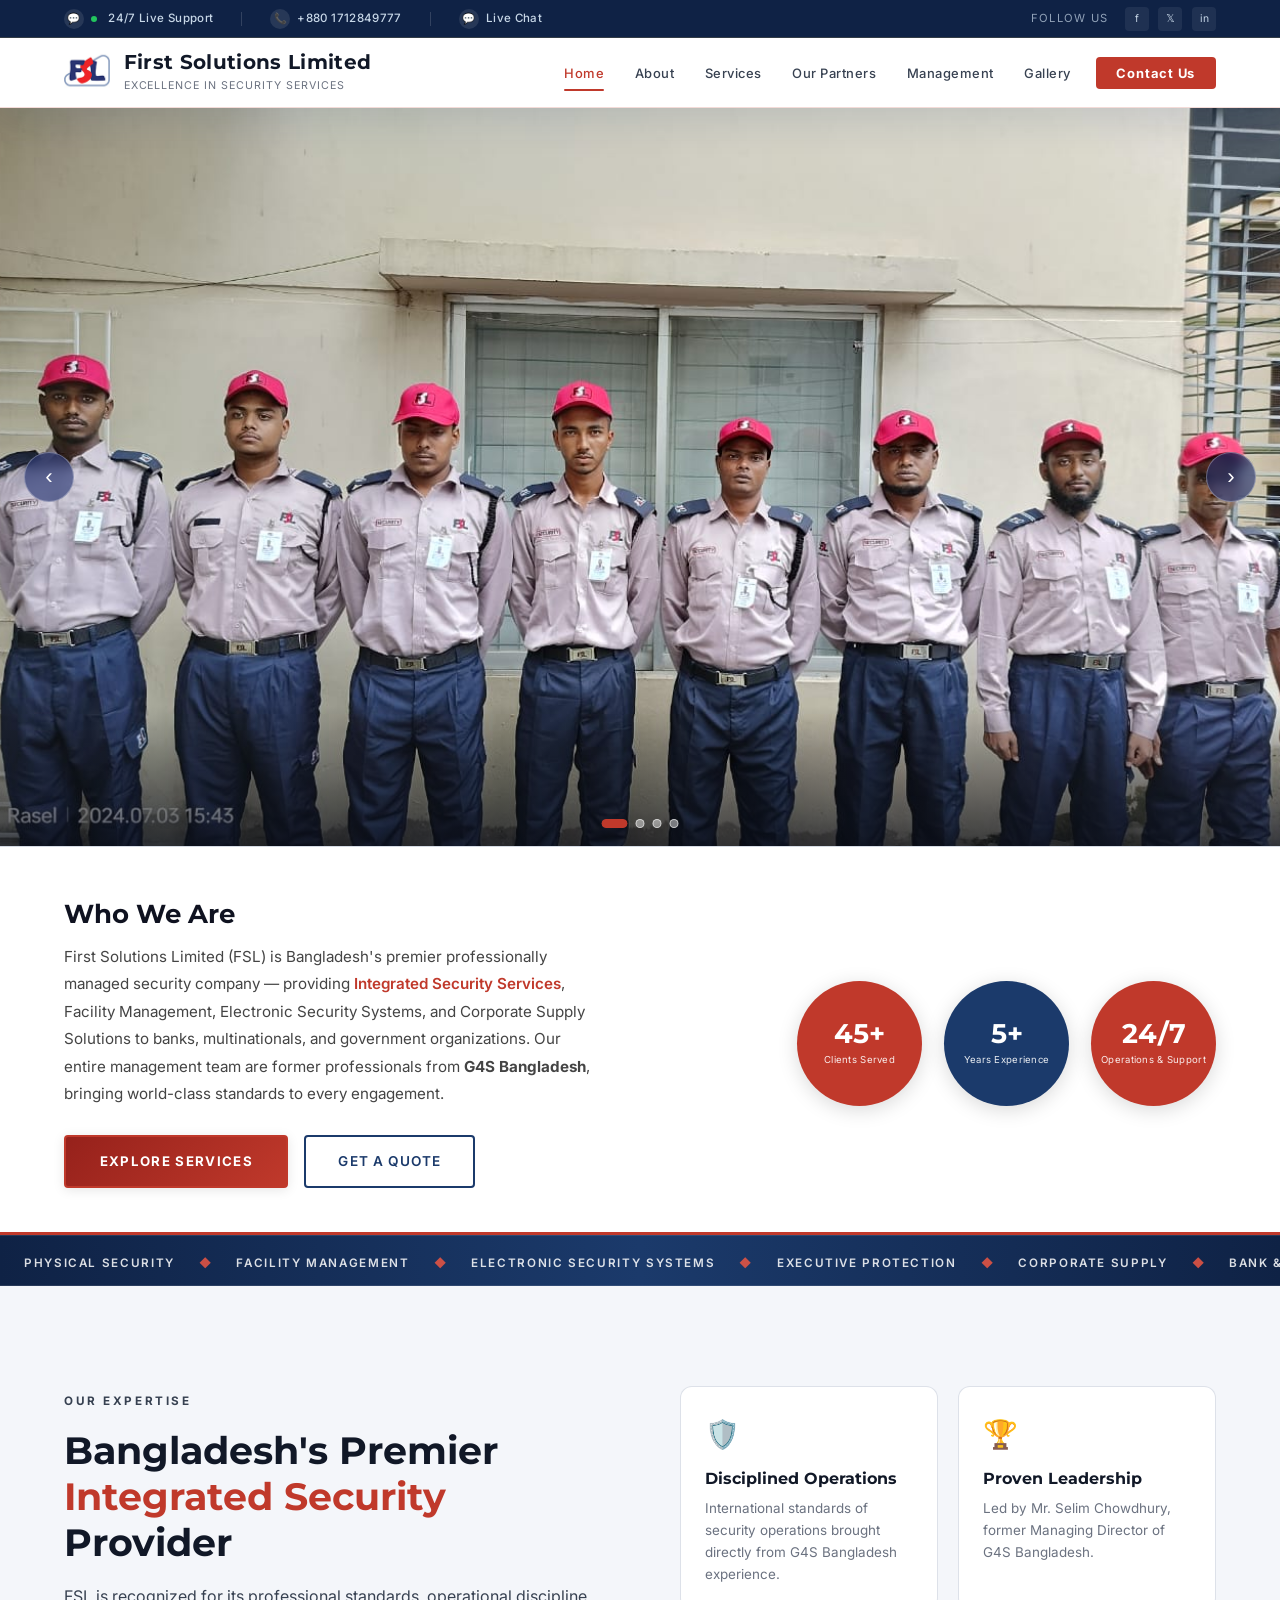
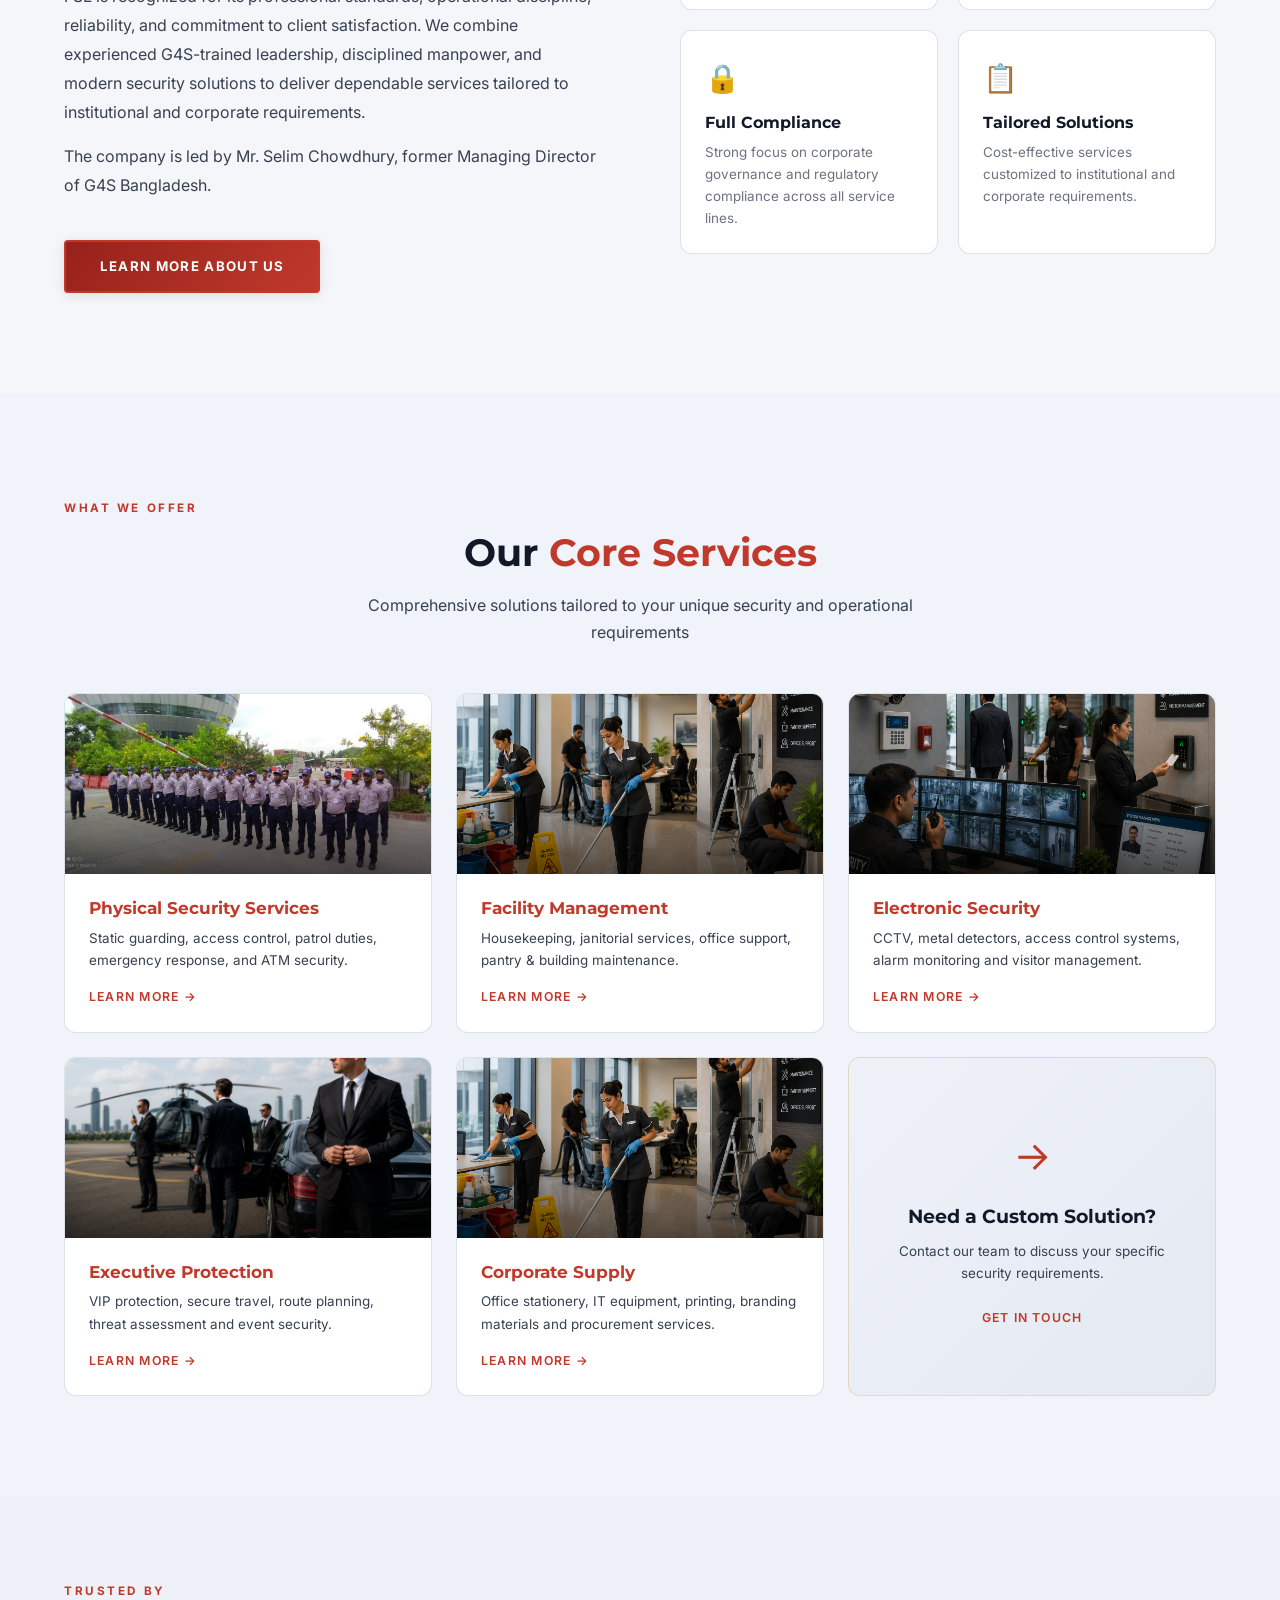
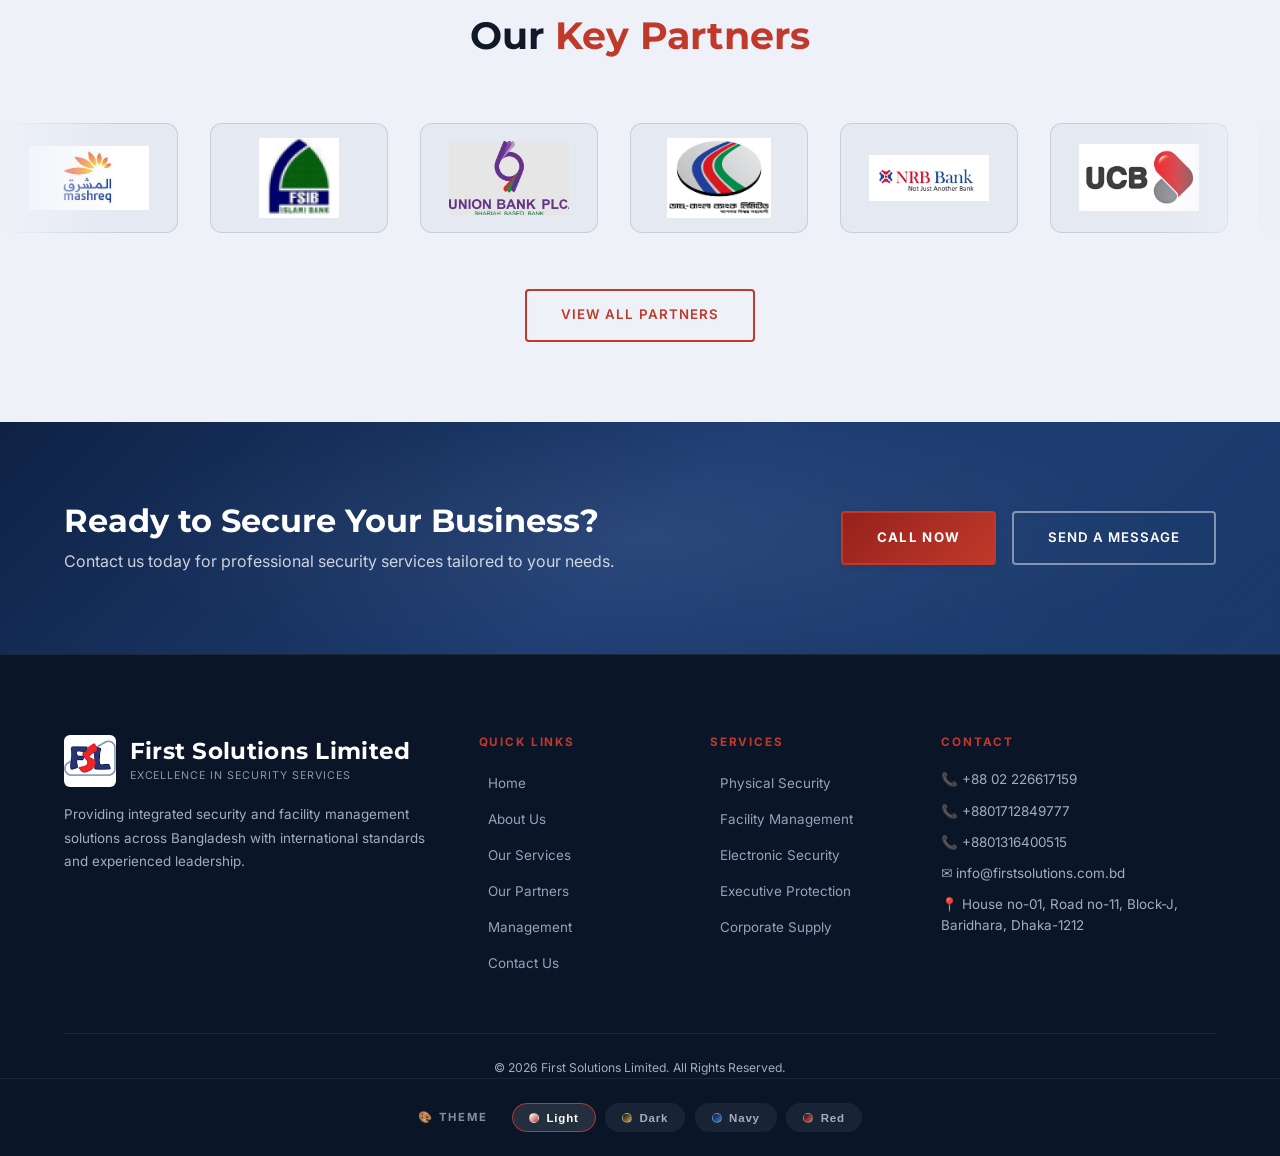
==== index.html @ a6a9eddf "Add facvecon img size adjustment and add loder image" ====
<!doctype html>
<html lang="en">
  <head>
    <meta charset="UTF-8" />
    <meta name="viewport" content="width=device-width, initial-scale=1.0" />
    <title>
      First Solutions Limited – Integrated Security & Facility Management
    </title>
    <link rel="icon" type="image/jpeg" href="image/logo/favicon.png" />
    <link rel="shortcut icon" type="image/jpeg" href="image/logo/favicon.png" />
    <link rel="apple-touch-icon" href="image/logo/favicon.png" />
    <meta name="theme-color" content="#1B2A6B" />
    <link rel="stylesheet" href="style.css" />
    <link
      href="https://fonts.googleapis.com/css2?family=Montserrat:wght@600;700;800&family=Poppins:wght@600;700&family=Inter:wght@300;400;500;600&family=Open+Sans:wght@300;400;500;600&display=swap"
      rel="stylesheet"
    />
    <style>
      /* ── HERO SLIDER — shorter so info strip peeks below ── */
      .hero-clean {
        position: relative;
        width: 100%;
        height: 82vh;
        min-height: 480px;
        max-height: 780px;
        overflow: hidden;
        background: #080b14;
      }
      .hero-clean .slide {
        position: absolute;
        inset: 0;
        background-size: cover;
        background-position: center center;
        opacity: 0;
        transition: opacity 1.4s ease;
      }
      .hero-clean .slide.active {
        opacity: 1;
      }
      .hero-clean::after {
        content: "";
        position: absolute;
        bottom: 0;
        left: 0;
        right: 0;
        height: 140px;
        background: linear-gradient(to top, rgba(8, 11, 20, 0.7), transparent);
        pointer-events: none;
        z-index: 2;
      }

      /* Prev/Next arrows */
      .slide-arrow {
        position: absolute;
        top: 50%;
        transform: translateY(-50%);
        z-index: 10;
        background: rgba(27, 42, 107, 0.6);
        border: 1px solid rgba(255, 255, 255, 0.3);
        color: #fff;
        width: 50px;
        height: 50px;
        border-radius: 50%;
        font-size: 1.4rem;
        cursor: pointer;
        display: flex;
        align-items: center;
        justify-content: center;
        transition: 0.3s;
        backdrop-filter: blur(6px);
      }
      .slide-arrow:hover {
        background: var(--gold);
        border-color: var(--gold);
      }
      .slide-arrow.prev {
        left: 24px;
      }
      .slide-arrow.next {
        right: 24px;
      }

      /* Dots */
      .slide-dots {
        position: absolute;
        bottom: 18px;
        left: 50%;
        transform: translateX(-50%);
        display: flex;
        gap: 8px;
        z-index: 10;
      }
      .sdot {
        width: 9px;
        height: 9px;
        border-radius: 50%;
        background: rgba(255, 255, 255, 0.45);
        border: 1px solid rgba(255, 255, 255, 0.6);
        cursor: pointer;
        transition: 0.3s;
      }
      .sdot.active {
        background: var(--gold);
        border-color: var(--gold);
        width: 26px;
        border-radius: 5px;
      }

      /* ── WHO WE ARE strip ── */
      .hero-info-strip {
        background: #fff;
        padding: 52px 0 44px;
        border-bottom: 3px solid var(--gold);
      }
      .hero-info-inner {
        max-width: 1200px;
        margin: 0 auto;
        padding: 0 24px;
        display: grid;
        grid-template-columns: 1fr auto;
        gap: 56px;
        align-items: center;
      }
      .hero-info-text h2 {
        font-family: var(--font-display);
        font-size: 1.6rem;
        color: #0f1220;
        margin-bottom: 0.85rem;
      }
      .hero-info-text p {
        font-size: 0.95rem;
        color: #444;
        line-height: 1.8;
        max-width: 540px;
      }
      .hero-info-text p a {
        color: var(--gold);
        text-decoration: none;
      }
      .hero-stats-circles {
        display: flex;
        gap: 22px;
        align-items: center;
        flex-wrap: nowrap;
      }
      .stat-circle {
        width: 125px;
        height: 125px;
        border-radius: 50%;
        background: var(--gold);
        display: flex;
        flex-direction: column;
        align-items: center;
        justify-content: center;
        text-align: center;
        flex-shrink: 0;
      }
      .stat-circle .num {
        font-family: var(--font-display);
        font-size: 1.7rem;
        font-weight: 700;
        color: #fff;
        line-height: 1;
      }
      .stat-circle .lbl {
        font-size: 0.6rem;
        color: rgba(255, 255, 255, 0.9);
        letter-spacing: 0.03em;
        margin-top: 6px;
        padding: 0 10px;
        line-height: 1.4;
      }
      .hero-info-btns {
        display: flex;
        gap: 1rem;
        margin-top: 1.75rem;
        flex-wrap: wrap;
      }

      /* ── PARTNERS CAROUSEL — slow ── */
      @keyframes partnersScrollSlow {
        from {
          transform: translateX(0);
        }
        to {
          transform: translateX(-50%);
        }
      }
      .partners-carousel-track {
        animation: partnersScrollSlow 55s linear infinite !important;
      }

      /* ════════════════════════════════
   MOBILE RESPONSIVE
   ════════════════════════════════ */

      /* Tablet 768–1024px */
      @media (max-width: 1024px) {
        .hero-clean {
          height: 72vh;
        }
        .hero-info-inner {
          gap: 36px;
        }
        .stat-circle {
          width: 108px;
          height: 108px;
        }
        .stat-circle .num {
          font-size: 1.45rem;
        }
      }

      /* Mobile landscape / small tablet 600–768px */
      @media (max-width: 768px) {
        .hero-clean {
          height: 58vw;
          min-height: 260px;
          max-height: 420px;
        }
        .slide-arrow {
          width: 38px;
          height: 38px;
          font-size: 1.1rem;
        }
        .slide-arrow.prev {
          left: 10px;
        }
        .slide-arrow.next {
          right: 10px;
        }

        .hero-info-strip {
          padding: 36px 0 32px;
        }
        .hero-info-inner {
          grid-template-columns: 1fr;
          gap: 28px;
        }
        .hero-info-text h2 {
          font-size: 1.3rem;
        }
        .hero-info-text p {
          font-size: 0.88rem;
        }
        .hero-stats-circles {
          justify-content: center;
          gap: 16px;
        }
        .stat-circle {
          width: 100px;
          height: 100px;
        }
        .stat-circle .num {
          font-size: 1.3rem;
        }
        .stat-circle .lbl {
          font-size: 0.55rem;
        }
        .hero-info-btns {
          justify-content: center;
        }

        /* Navbar mobile tweaks */
        .logo-name {
          font-size: 0.88rem;
        }
        .logo-tagline {
          font-size: 0.6rem;
        }
        .logo-img {
          height: 40px;
          width: 40px;
        }
      }

      /* Mobile portrait 480px */
      @media (max-width: 480px) {
        .hero-clean {
          height: 56vw;
          min-height: 220px;
        }
        .slide-arrow {
          display: none;
        }
        .hero-info-text h2 {
          font-size: 1.15rem;
        }
        .stat-circle {
          width: 88px;
          height: 88px;
        }
        .stat-circle .num {
          font-size: 1.15rem;
        }
        .stat-circle .lbl {
          font-size: 0.52rem;
          padding: 0 6px;
        }
        .hero-stats-circles {
          gap: 12px;
        }

        /* Services grid → 1 col */
        .services-grid {
          grid-template-columns: 1fr !important;
        }
        /* Intro features → 1 col */
        .intro-features {
          grid-template-columns: 1fr !important;
        }
        /* Partner cards → 1 col */
        .partners-full-grid {
          grid-template-columns: 1fr !important;
        }
        /* Values → 1 col */
        .values-grid {
          grid-template-columns: 1fr 1fr !important;
        }

        /* Section titles smaller */
        .section-title {
          font-size: 1.5rem !important;
        }
        .page-hero h1 {
          font-size: 1.6rem !important;
        }

        /* CTA band stack */
        .cta-band .container {
          flex-direction: column;
          text-align: center;
          gap: 1.5rem;
        }
        .cta-actions {
          justify-content: center;
        }

        /* Footer → single column */
        .footer-grid {
          grid-template-columns: 1fr !important;
          gap: 2rem !important;
        }

        /* Partners carousel cards smaller */
        .partner-logo-slide {
          padding: 0.7rem 1.2rem;
          font-size: 0.78rem;
          min-width: 130px;
        }

        /* Buttons full width on very small */
        .hero-info-btns .btn-primary,
        .hero-info-btns a {
          width: 100%;
          text-align: center;
        }
      }

      /* Very small 360px */
      @media (max-width: 380px) {
        .hero-clean {
          height: 52vw;
        }
        .logo-name {
          font-size: 0.78rem;
        }
        .logo-tagline {
          display: none;
        }
        .hero-stats-circles {
          flex-wrap: wrap;
        }
      }
    </style>
    <style>
      /* top offset for topbar + navbar */
      body {
        padding-top: 0 !important;
      }
      #topInfoBar + .navbar,
      #topInfoBar ~ nav.navbar {
        position: sticky;
        top: 0;
      }
    </style>
  </head>
  <body>
    <script
      id="chatway"
      async="true"
      src="https://cdn.chatway.app/widget.js?id=UHU3S1uPor0u"
    ></script>

    <!-- PAGE LOADER -->
    <div id="fsl-loader">
      <div class="loader-logo">
        <img src="image/logo/FSL Logo-01.png" alt="FSL logo" />
      </div>
      <div class="loader-bar-wrap"><div class="loader-bar"></div></div>
      <div class="loader-text">First Solutions Limited</div>
    </div>

    <!-- TOP INFO BAR -->
    <div id="topInfoBar">
      <div class="topbar-inner">
        <div class="topbar-left">
          <a href="#" class="topbar-item">
            <span class="ticon">💬</span>
            <span class="live-dot"></span>24/7 Live Support
          </a>
          <div class="topbar-divider"></div>
          <a href="tel:+8801712849777" class="topbar-item">
            <span class="ticon">📞</span>
            +880 1712849777
          </a>
          <div class="topbar-divider"></div>
          <a href="mailto:info@firstsolutions.com.bd" class="topbar-item">
            <span class="ticon">💬</span>
            Live Chat
          </a>
        </div>
        <div class="topbar-right">
          <span
            style="
              font-size: 0.7rem;
              letter-spacing: 0.12em;
              text-transform: uppercase;
              opacity: 0.7;
            "
            >Follow Us</span
          >
          <div class="topbar-social">
            <a href="#" title="Facebook">f</a>
            <a href="#" title="Twitter">𝕏</a>
            <a href="#" title="LinkedIn">in</a>
          </div>
        </div>
      </div>
    </div>

    <!-- NAV -->
    <nav class="navbar" id="navbar">
      <div class="nav-container">
        <a href="index.html" class="logo">
          <img src="image/logo/favicon.png" alt="FSL" class="logo-img" />
          <div class="logo-text-block">
            <span class="logo-name"><h3>First Solutions Limited</h3></span>
            <span class="logo-tagline">Excellence in Security Services</span>
          </div>
        </a>
        <button class="hamburger" id="hamburger" aria-label="Menu">
          <span></span><span></span><span></span>
        </button>
        <ul class="nav-links" id="navLinks">
          <li><a href="index.html" class="active">Home</a></li>
          <li><a href="about.html">About</a></li>
          <li><a href="services.html">Services</a></li>
          <li><a href="partners.html">Our Partners</a></li>
          <li><a href="management.html">Management</a></li>
          <li><a href="gallery.html">Gallery</a></li>
          <li><a href="contact.html" class="nav-cta">Contact Us</a></li>
        </ul>
      </div>
    </nav>

    <!-- HERO — CLEAN FULLSCREEN SLIDER -->
    <section class="hero-clean" id="heroSection">
      <div
        class="slide active"
        style="background-image: url(&quot;image/bodyimg/fsl\ 6.jpg&quot;)"
      ></div>
      <div
        class="slide"
        style="background-image: url(&quot;image/bodyimg/fsl\ 7.jpg&quot;)"
      ></div>
      <div
        class="slide"
        style="background-image: url(&quot;image/bodyimg/fsl\ 3.jpg&quot;)"
      ></div>
      <div
        class="slide"
        style="background-image: url(&quot;image/bodyimg/fsl\ 5.jpg&quot;)"
      ></div>

      <button class="slide-arrow prev" id="slidePrev">&#8249;</button>
      <button class="slide-arrow next" id="slideNext">&#8250;</button>

      <div class="slide-dots" id="slideDots">
        <span class="sdot active"></span>
        <span class="sdot"></span>
        <span class="sdot"></span>
        <span class="sdot"></span>
      </div>
    </section>

    <!-- WHO WE ARE + STATS (below the slider, like G4S) -->
    <section class="hero-info-strip">
      <div class="hero-info-inner">
        <div class="hero-info-text">
          <h2>Who We Are</h2>
          <p>
            First Solutions Limited (FSL) is Bangladesh's premier professionally
            managed security company — providing
            <a href="services.html">Integrated Security Services</a>, Facility
            Management, Electronic Security Systems, and Corporate Supply
            Solutions to banks, multinationals, and government organizations.
            Our entire management team are former professionals from
            <strong>G4S Bangladesh</strong>, bringing world-class standards to
            every engagement.
          </p>
          <div class="hero-info-btns">
            <a href="services.html" class="btn-primary">Explore Services</a>
            <a
              href="contact.html"
              style="
                display: inline-block;
                background: transparent;
                color: var(--navy);
                font-weight: 600;
                font-size: 0.85rem;
                letter-spacing: 0.08em;
                text-transform: uppercase;
                padding: 0.8rem 2rem;
                border-radius: 4px;
                text-decoration: none;
                border: 2px solid var(--navy);
                transition: 0.3s;
              "
              onmouseover="
                this.style.background = 'var(--navy)';
                this.style.color = '#fff';
              "
              onmouseout="
                this.style.background = 'transparent';
                this.style.color = 'var(--navy)';
              "
              >Get a Quote</a
            >
          </div>
        </div>
        <div class="hero-stats-circles">
          <div class="stat-circle">
            <span class="num">45+</span>
            <span class="lbl">Clients Served</span>
          </div>
          <div class="stat-circle" style="background: var(--navy)">
            <span class="num">5+</span>
            <span class="lbl">Years Experience</span>
          </div>
          <div class="stat-circle">
            <span class="num">24/7</span>
            <span class="lbl">Operations &amp; Support</span>
          </div>
        </div>
      </div>
    </section>

    <!-- MARQUEE TICKER -->
    <div class="ticker-wrap">
      <div class="ticker-track">
        <span>Physical Security</span><span class="sep">◆</span>
        <span>Facility Management</span><span class="sep">◆</span>
        <span>Electronic Security Systems</span><span class="sep">◆</span>
        <span>Executive Protection</span><span class="sep">◆</span>
        <span>Corporate Supply</span><span class="sep">◆</span>
        <span>Bank &amp; ATM Security</span><span class="sep">◆</span>
        <span>Risk Assessment</span><span class="sep">◆</span>
        <span>Physical Security</span><span class="sep">◆</span>
        <span>Facility Management</span><span class="sep">◆</span>
        <span>Electronic Security Systems</span><span class="sep">◆</span>
        <span>Executive Protection</span><span class="sep">◆</span>
        <span>Corporate Supply</span><span class="sep">◆</span>
      </div>
    </div>

    <!-- INTRO SECTION -->
    <section class="intro-section">
      <div class="container">
        <div class="intro-grid">
          <div class="intro-text">
            <p class="section-eyebrow">Our Expertise</p>
            <h2 class="section-title">
              Bangladesh's Premier
              <span class="gold">Integrated Security</span> Provider
            </h2>
            <p>
              FSL is recognized for its professional standards, operational
              discipline, reliability, and commitment to client satisfaction. We
              combine experienced G4S-trained leadership, disciplined manpower,
              and modern security solutions to deliver dependable services
              tailored to institutional and corporate requirements.
            </p>
            <p>
              The company is led by Mr. Selim Chowdhury, former Managing
              Director of G4S Bangladesh.
            </p>
            <a
              href="about.html"
              class="btn-primary"
              style="margin-top: 1.5rem; display: inline-block"
              >Learn More About Us</a
            >
          </div>
          <div class="intro-features">
            <div class="feature-card">
              <div class="feature-icon">🛡️</div>
              <h3>Disciplined Operations</h3>
              <p>
                International standards of security operations brought directly
                from G4S Bangladesh experience.
              </p>
            </div>
            <div class="feature-card">
              <div class="feature-icon">🏆</div>
              <h3>Proven Leadership</h3>
              <p>
                Led by Mr. Selim Chowdhury, former Managing Director of G4S
                Bangladesh.
              </p>
            </div>
            <div class="feature-card">
              <div class="feature-icon">🔒</div>
              <h3>Full Compliance</h3>
              <p>
                Strong focus on corporate governance and regulatory compliance
                across all service lines.
              </p>
            </div>
            <div class="feature-card">
              <div class="feature-icon">📋</div>
              <h3>Tailored Solutions</h3>
              <p>
                Cost-effective services customized to institutional and
                corporate requirements.
              </p>
            </div>
          </div>
        </div>
      </div>
    </section>

    <!-- SERVICES PREVIEW Need change their image -->
    <section class="services-preview">
      <div class="container">
        <p class="section-eyebrow center">What We Offer</p>
        <h2 class="section-title center">
          Our <span class="gold">Core Services</span>
        </h2>
        <p class="section-sub center">
          Comprehensive solutions tailored to your unique security and
          operational requirements
        </p>
        <div class="services-grid">
          <a href="services.html#physical" class="service-card">
            <div
              class="service-img"
              style="
                background-image: url(&quot;image/bodyimg/fsl\ 2.jpg&quot;);
              "
            ></div>
            <div class="service-body">
              <h3>Physical Security Services</h3>
              <p>
                Static guarding, access control, patrol duties, emergency
                response, and ATM security.
              </p>
              <span class="learn-more">Learn More →</span>
            </div>
          </a>
          <a href="services.html#facility" class="service-card">
            <div
              class="service-img"
              style="
                background-image: url(&quot;image/Facility\ Management.png&quot;);
              "
            ></div>
            <div class="service-body">
              <h3>Facility Management</h3>
              <p>
                Housekeeping, janitorial services, office support, pantry &amp;
                building maintenance.
              </p>
              <span class="learn-more">Learn More →</span>
            </div>
          </a>
          <a href="services.html#electronic" class="service-card">
            <div
              class="service-img"
              style="
                background-image: url(&quot;image/Electronic\ Security.png&quot;);
              "
            ></div>
            <div class="service-body">
              <h3>Electronic Security</h3>
              <p>
                CCTV, metal detectors, access control systems, alarm monitoring
                and visitor management.
              </p>
              <span class="learn-more">Learn More →</span>
            </div>
          </a>
          <a href="services.html#executive" class="service-card">
            <div
              class="service-img"
              style="
                background-image: url(&quot;image/Executive\ Protection\ 1.png&quot;);
              "
            ></div>
            <div class="service-body">
              <h3>Executive Protection</h3>
              <p>
                VIP protection, secure travel, route planning, threat assessment
                and event security.
              </p>
              <span class="learn-more">Learn More →</span>
            </div>
          </a>
          <a href="services.html#supply" class="service-card">
            <div
              class="service-img"
              style="
                background-image: url(&quot;image/Facility\ Management.png&quot;);
              "
            ></div>
            <div class="service-body">
              <h3>Corporate Supply</h3>
              <p>
                Office stationery, IT equipment, printing, branding materials
                and procurement services.
              </p>
              <span class="learn-more">Learn More →</span>
            </div>
          </a>
          <a href="contact.html" class="service-card service-card-cta">
            <div class="service-cta-inner">
              <span class="service-cta-icon">→</span>
              <h3>Need a Custom Solution?</h3>
              <p>
                Contact our team to discuss your specific security requirements.
              </p>
              <span class="learn-more">Get in Touch</span>
            </div>
          </a>
        </div>
      </div>
    </section>

    <!-- PARTNERS CAROUSEL -->
    <section class="partners-strip">
      <div class="container">
        <p class="section-eyebrow center">Trusted By</p>
        <h2 class="section-title center" style="margin-bottom: 2.5rem">
          Our <span class="gold">Key Partners</span>
        </h2>
      </div>
      <div class="partners-carousel-wrap">
        <div class="partners-carousel-track">
          <div class="partner-logo-slide">
            <img src="image/logo/fsl l 2.jpg" />
          </div>
          <div class="partner-logo-slide">
            <img src="image/logo/fsl l 3.jpg" />
          </div>
          <div class="partner-logo-slide">
            <img src="image/logo/fsl l 4.jpg" />
          </div>
          <div class="partner-logo-slide">
            <img src="image/logo/fsl l 5.jpg" />
          </div>
          <div class="partner-logo-slide">
            <img src="image/logo/fsl l 6.jpg" />
          </div>
          <div class="partner-logo-slide">
            <img src="image/logo/fsl l 7.jpg" />
          </div>
          <div class="partner-logo-slide">
            <img src="image/logo/fsl l 8.jpg" />
          </div>
          <div class="partner-logo-slide">
            <img src="image/logo/fsl l 9.jpg" />
          </div>
          <div class="partner-logo-slide">
            <img src="image/logo/fsl l 10.jpg" />
          </div>
          <div class="partner-logo-slide">
            <img src="image/logo/fsl l 11.jpg" />
          </div>
          <div class="partner-logo-slide">
            <img src="image/logo/fsl l 12.jpg" />
          </div>
          <div class="partner-logo-slide">
            <img src="image/logo/fsl l 13.jpg" />
          </div>
          <div class="partner-logo-slide">
            <img src="image/logo/fsl l 14.jpg" />
          </div>
          <div class="partner-logo-slide">
            <img src="image/logo/fsl l 15.jpg" />
          </div>
          <div class="partner-logo-slide">
            <img src="image/logo/fsl l 16.jpg" />
          </div>
          <div class="partner-logo-slide">
            <img src="image/logo/fsl l 17.jpg" />
          </div>
          <div class="partner-logo-slide">
            <img src="image/logo/fsl l 18.jpg" />
          </div>
          <div class="partner-logo-slide">
            <img src="image/logo/fsl l 19.jpg" />
          </div>
          <div class="partner-logo-slide">
            <img src="image/logo/fsl l 21.jpg" />
          </div>
          <div class="partner-logo-slide">
            <img src="image/logo/fsl l 22.jpg" />
          </div>
          <div class="partner-logo-slide">
            <img src="image/logo/fsl l 23.jpg" />
          </div>
          <div class="partner-logo-slide">
            <img src="image/logo/fsl l 24.jpg" />
          </div>
          <div class="partner-logo-slide">
            <img src="image/logo/fsl l 25.jpg" />
          </div>
          <div class="partner-logo-slide">
            <img src="image/logo/fsl l 26.jpg" />
          </div>
          <div class="partner-logo-slide">
            <img src="image/logo/fsl l 27.jpg" />
          </div>
          <div class="partner-logo-slide">
            <img src="image/logo/fsl l 28.jpg" />
          </div>
          <div class="partner-logo-slide">
            <img src="image/logo/fsl l 29.jpg" />
          </div>
          <div class="partner-logo-slide">
            <img src="image/logo/fsl l 30.jpg" />
          </div>
          <div class="partner-logo-slide">
            <img src="image/logo/fsl l 31.jpg" />
          </div>
          <div class="partner-logo-slide">
            <img src="image/logo/fsl l 32.jpg" />
          </div>
          <div class="partner-logo-slide">
            <img src="image/logo/fsl l 33.jpg" />
          </div>
          <div class="partner-logo-slide">
            <img src="image/logo/fsl l 34.jpg" />
          </div>
          <div class="partner-logo-slide">
            <img src="image/logo/fsl l 35.jpg" />
          </div>
          <div class="partner-logo-slide">
            <img src="image/logo/fsl l 36.jpg" />
          </div>
          <div class="partner-logo-slide">
            <img src="image/logo/fsl l 37.jpg" />
          </div>
          <div class="partner-logo-slide">
            <img src="image/logo/fsl l 38.jpg" />
          </div>
          <div class="partner-logo-slide">
            <img src="image/logo/fsl l 39.jpg" />
          </div>
          <div class="partner-logo-slide">
            <img src="image/logo/fsl l 41.jpg" />
          </div>
          <div class="partner-logo-slide">
            <img src="image/logo/fsl l 42.jpg" />
          </div>
          <div class="partner-logo-slide">
            <img src="image/logo/fsl l 43.jpg" />
          </div>
          <div class="partner-logo-slide">
            <img src="image/logo/fsl l 44.jpg" />
          </div>
          <div class="partner-logo-slide">
            <img src="image/logo/fsl l 45.jpg" />
          </div>
          <div class="partner-logo-slide">
            <img src="image/logo/fsl l 46.jpg" />
          </div>
        </div>
      </div>
      <div class="container">
        <div class="center" style="margin-top: 2rem">
          <a
            href="partners.html"
            class="btn-outline"
            style="color: var(--gold); border-color: var(--gold)"
            >View All Partners</a
          >
        </div>
      </div>
    </section>

    <!-- CTA BAND -->
    <section class="cta-band">
      <div class="container">
        <div class="cta-content">
          <h2>Ready to Secure Your Business?</h2>
          <p>
            Contact us today for professional security services tailored to your
            needs.
          </p>
        </div>
        <div class="cta-actions">
          <a href="tel:+8801712849777" class="btn-primary">Call Now</a>
          <a href="contact.html" class="btn-outline-light">Send a Message</a>
        </div>
      </div>
    </section>

    <!-- FOOTER -->
    <footer class="footer">
      <div class="container">
        <div class="footer-grid">
          <div class="footer-brand">
            <div class="footer-logo">
              <img
                src="image/logo/favicon.png"
                alt="FSL"
                class="footer-logo-img"
              />
              <div class="logo-text-block">
                <span
                  class="logo-name"
                  style="color: #ffffff; font-size: 0.95rem"
                >
                  <h2 style="color: #ffffff">First Solutions Limited</h2></span
                ><span class="logo-tagline" style="color: var(--silver)"
                  >Excellence in Security Services</span
                >
              </div>
            </div>
            <p>
              Providing integrated security and facility management solutions
              across Bangladesh with international standards and experienced
              leadership.
            </p>
          </div>
          <div class="footer-links-col">
            <h4>Quick Links</h4>
            <ul>
              <li><a href="index.html">Home</a></li>
              <li><a href="about.html">About Us</a></li>
              <li><a href="services.html">Our Services</a></li>
              <li><a href="partners.html">Our Partners</a></li>
              <li><a href="management.html">Management</a></li>
              <li><a href="contact.html">Contact Us</a></li>
            </ul>
          </div>
          <div class="footer-links-col">
            <h4>Services</h4>
            <ul>
              <li><a href="services.html#physical">Physical Security</a></li>
              <li><a href="services.html#facility">Facility Management</a></li>
              <li>
                <a href="services.html#electronic">Electronic Security</a>
              </li>
              <li>
                <a href="services.html#executive">Executive Protection</a>
              </li>
              <li><a href="services.html#supply">Corporate Supply</a></li>
            </ul>
          </div>
          <div class="footer-contact-col">
            <h4>Contact</h4>
            <p>📞 +88 02 226617159</p>
            <p>📞 +8801712849777</p>
            <p>📞 +8801316400515</p>
            <p>✉️ info@firstsolutions.com.bd</p>
            <p>📍 House no-01, Road no-11, Block-J, Baridhara, Dhaka-1212</p>
          </div>
        </div>
        <div class="footer-bottom">
          <p>© 2026 First Solutions Limited. All Rights Reserved.</p>
        </div>
      </div>

      <!-- THEME SWITCHER -->
      <div class="theme-switcher-section">
        <div class="theme-switcher-inner">
          <span class="theme-switcher-label">🎨 Theme</span>
          <div class="theme-btns">
            <button class="theme-btn" data-theme-target="light">
              <span class="swatch"></span> Light
            </button>
            <button class="theme-btn" data-theme-target="dark">
              <span class="swatch"></span> Dark
            </button>
            <button class="theme-btn" data-theme-target="navy">
              <span class="swatch"></span> Navy
            </button>
            <button class="theme-btn" data-theme-target="red">
              <span class="swatch"></span> Red
            </button>
          </div>
        </div>
      </div>
    </footer>

    <script src="main.js"></script>
    <script>
      // ── Hero Slider ──
      const slides = document.querySelectorAll(".hero-clean .slide");
      const dots = document.querySelectorAll(".sdot");
      let cur = 0;

      function goTo(n) {
        slides[cur].classList.remove("active");
        dots[cur].classList.remove("active");
        cur = (n + slides.length) % slides.length;
        slides[cur].classList.add("active");
        dots[cur].classList.add("active");
      }
      document
        .getElementById("slidePrev")
        .addEventListener("click", () => goTo(cur - 1));
      document
        .getElementById("slideNext")
        .addEventListener("click", () => goTo(cur + 1));
      dots.forEach((d, i) => d.addEventListener("click", () => goTo(i)));
      let autoSlide = setInterval(() => goTo(cur + 1), 5500);
      document
        .getElementById("heroSection")
        .addEventListener("mouseenter", () => clearInterval(autoSlide));
      document
        .getElementById("heroSection")
        .addEventListener("mouseleave", () => {
          autoSlide = setInterval(() => goTo(cur + 1), 5500);
        });
    </script>
  </body>
</html>
---- style.css ----
/* ============================================
   FSL – First Solutions Limited
   Multi-Theme System: White/Light + Red + Navy
   ============================================ */

/* ── DEFAULT THEME: Light (White BG + Red + Navy) ── */
:root,
[data-theme="light"] {
  /* ── Core Backgrounds ── */
  --black: #ffffff;
  --dark: #f4f6fa;
  --dark2: #eef1f8;
  --dark3: #e4e9f2;
  --charcoal: #f0f3fa;

  /* ── Brand Red ── */
  --gold: #c0392b;
  --gold-lt: #e05444;
  --gold-dk: #96211b;
  --gold-glow: rgba(192, 57, 43, 0.15);

  /* ── Navy ── */
  --navy: #1b3a6b;
  --navy-lt: #2a559e;
  --navy-dk: #0f2245;
  --navy-mid: #1e3d72;

  /* ── Neutrals ── */
  --silver: #8898aa;
  --white: #111827;
  --off-white: #f4f6fa;
  --grey: #4b5563;
  --grey-lt: #374151;
  --border: rgba(192, 57, 43, 0.18);
  --border-dim: rgba(27, 58, 107, 0.18);

  /* ── Info Bar ── */
  --topbar-bg: #0f2245;
  --topbar-text: #c8d8e8;

  /* ── Card & Surface ── */
  --card-bg: #ffffff;
  --card-border: rgba(27, 58, 107, 0.15);
  --input-bg: #f4f6fa;
  --text-primary: #111827;
  --text-secondary: #374151;
  --text-muted: #6b7280;

  /* ── Misc ── */
  --radius: 4px;
  --radius-lg: 12px;
  --radius-xl: 20px;
  --shadow: 0 8px 40px rgba(27, 58, 107, 0.15);
  --shadow-gold: 0 4px 24px rgba(192, 57, 43, 0.22);
  --font-display: "Montserrat", "Poppins", sans-serif;
  --font-body: "Inter", "Open Sans", system-ui, sans-serif;
  --transition: 0.3s cubic-bezier(0.4, 0, 0.2, 1);

  /* ── Navbar ── */
  --navbar-bg: rgba(255, 255, 255, 0.97);
  --navbar-scrolled: rgba(255, 255, 255, 0.99);
  --nav-link-color: #374151;
  --section-hero-bg: linear-gradient(
    135deg,
    #0f2245 0%,
    #1b3a6b 50%,
    #0f2245 100%
  );
  --page-after-bg: var(--dark);

  /* ── Footer ── */
  --footer-bg: #0a1628;
  --footer-text: #a0aec0;
  --footer-heading: #c0392b;
  --footer-link: #94a3b8;
}

/* ── DARK CLASSIC THEME ── */
[data-theme="dark"] {
  --black: #0a0c10;
  --dark: #0d1117;
  --dark2: #13181f;
  --dark3: #1a2030;
  --charcoal: #161b24;

  --gold: #c9a84c;
  --gold-lt: #dbbe6f;
  --gold-dk: #a07c2e;
  --gold-glow: rgba(201, 168, 76, 0.18);

  --navy: #1b3a6b;
  --navy-lt: #2a559e;
  --navy-dk: #0f2245;
  --navy-mid: #1e3d72;

  --silver: #8898aa;
  --white: #ffffff;
  --off-white: #f4f6fa;
  --grey: #6b7a8d;
  --grey-lt: #a8bbc8;
  --border: rgba(201, 168, 76, 0.15);
  --border-dim: rgba(136, 152, 170, 0.18);

  --topbar-bg: #0f2245;
  --topbar-text: #c8d8e8;

  --card-bg: #13181f;
  --card-border: rgba(136, 152, 170, 0.18);
  --input-bg: #1a2030;
  --text-primary: #ffffff;
  --text-secondary: #a8bbc8;
  --text-muted: #6b7a8d;

  --navbar-bg: rgba(10, 12, 16, 0.97);
  --navbar-scrolled: rgba(10, 12, 16, 0.99);
  --nav-link-color: #a8bbc8;
  --section-hero-bg: linear-gradient(
    135deg,
    #0a0c10 0%,
    #0e1a3a 50%,
    #0a0c10 100%
  );
  --page-after-bg: var(--dark);

  --footer-bg: #0d1117;
  --footer-text: #6b7a8d;
  --footer-heading: #c9a84c;
  --footer-link: #6b7a8d;

  --shadow: 0 8px 40px rgba(0, 0, 0, 0.7);
  --shadow-gold: 0 4px 24px rgba(201, 168, 76, 0.25);
}

/* ── NAVY PROFESSIONAL THEME ── */
[data-theme="navy"] {
  --black: #0a1628;
  --dark: #0d1f3c;
  --dark2: #122545;
  --dark3: #1a2f55;
  --charcoal: #0f1c38;

  --gold: #e8b84b;
  --gold-lt: #f2ca6a;
  --gold-dk: #c49330;
  --gold-glow: rgba(232, 184, 75, 0.18);

  --navy: #3a7bd5;
  --navy-lt: #5b96e8;
  --navy-dk: #1e4fa0;
  --navy-mid: #2e68c0;

  --silver: #7a9cc0;
  --white: #ffffff;
  --off-white: #e8f0fc;
  --grey: #5a7a9a;
  --grey-lt: #8ab0d0;
  --border: rgba(232, 184, 75, 0.18);
  --border-dim: rgba(58, 123, 213, 0.2);

  --topbar-bg: #060e1e;
  --topbar-text: #8ab0d0;

  --card-bg: #122545;
  --card-border: rgba(58, 123, 213, 0.2);
  --input-bg: #1a2f55;
  --text-primary: #ffffff;
  --text-secondary: #8ab0d0;
  --text-muted: #5a7a9a;

  --navbar-bg: rgba(10, 22, 40, 0.97);
  --navbar-scrolled: rgba(10, 22, 40, 0.99);
  --nav-link-color: #8ab0d0;
  --section-hero-bg: linear-gradient(
    135deg,
    #060e1e 0%,
    #0d1f3c 50%,
    #060e1e 100%
  );
  --page-after-bg: var(--dark);

  --footer-bg: #060e1e;
  --footer-text: #5a7a9a;
  --footer-heading: #e8b84b;
  --footer-link: #5a7a9a;

  --shadow: 0 8px 40px rgba(0, 0, 0, 0.7);
  --shadow-gold: 0 4px 24px rgba(232, 184, 75, 0.25);
}

/* ── RED POWER THEME ── */
[data-theme="red"] {
  --black: #0f0505;
  --dark: #150a0a;
  --dark2: #1e0f0f;
  --dark3: #2a1515;
  --charcoal: #1a0c0c;

  --gold: #e85555;
  --gold-lt: #f07070;
  --gold-dk: #c03030;
  --gold-glow: rgba(232, 85, 85, 0.18);

  --navy: #c0392b;
  --navy-lt: #e05444;
  --navy-dk: #8b2020;
  --navy-mid: #a83028;

  --silver: #9a8080;
  --white: #ffffff;
  --off-white: #fdf0f0;
  --grey: #6b5555;
  --grey-lt: #c0a0a0;
  --border: rgba(232, 85, 85, 0.18);
  --border-dim: rgba(200, 80, 80, 0.18);

  --topbar-bg: #1a0808;
  --topbar-text: #d0a0a0;

  --card-bg: #1e0f0f;
  --card-border: rgba(200, 80, 80, 0.2);
  --input-bg: #2a1515;
  --text-primary: #ffffff;
  --text-secondary: #c0a0a0;
  --text-muted: #6b5555;

  --navbar-bg: rgba(15, 5, 5, 0.97);
  --navbar-scrolled: rgba(15, 5, 5, 0.99);
  --nav-link-color: #c0a0a0;
  --section-hero-bg: linear-gradient(
    135deg,
    #0f0505 0%,
    #2a0c0c 50%,
    #0f0505 100%
  );
  --page-after-bg: var(--dark);

  --footer-bg: #0a0303;
  --footer-text: #6b5555;
  --footer-heading: #e85555;
  --footer-link: #6b5555;

  --shadow: 0 8px 40px rgba(0, 0, 0, 0.8);
  --shadow-gold: 0 4px 24px rgba(232, 85, 85, 0.3);
}

*,
*::before,
*::after {
  box-sizing: border-box;
  margin: 0;
  padding: 0;
}
html {
  scroll-behavior: smooth;
}
body {
  font-family: var(--font-body);
  background: var(--black);
  color: var(--white);
  line-height: 1.65;
  overflow-x: hidden;
  transition:
    background 0.4s ease,
    color 0.4s ease;
}

/* ══════════════════════════════════════
   PAGE LOADER
   ══════════════════════════════════════ */
#fsl-loader {
  position: fixed;
  inset: 0;
  background: var(--navy-dk);
  z-index: 99999;
  display: flex;
  flex-direction: column;
  align-items: center;
  justify-content: center;
  gap: 1.5rem;
  transition:
    opacity 0.6s ease,
    visibility 0.6s ease;
}
#fsl-loader.loaded {
  opacity: 0;
  visibility: hidden;
  pointer-events: none;
}
.loader-logo {
  font-family: var(--font-display);
  font-size: 2.8rem;
  font-weight: 700;
  color: #fff;
  letter-spacing: 0.1em;
  animation: loaderPulse 1.5s ease-in-out infinite;
}
.loader-bar-wrap {
  width: 180px;
  height: 3px;
  background: rgba(255, 255, 255, 0.2);
  border-radius: 2px;
  overflow: hidden;
}
.loader-bar {
  height: 100%;
  background: linear-gradient(90deg, #fff, rgba(255, 255, 255, 0.7));
  border-radius: 2px;
  animation: loaderFill 1.6s ease-out forwards;
}
.loader-text {
  font-size: 0.7rem;
  letter-spacing: 0.25em;
  text-transform: uppercase;
  color: rgba(255, 255, 255, 0.7);
  animation: loaderFade 1.6s ease-out forwards;
}
.loader-logo img {
  height: 100px;
  width: 100px;
  object-fit: contain;
  flex-shrink: 0;
  display: block;
}

@keyframes loaderPulse {
  0%,
  100% {
    opacity: 0.7;
    transform: scale(0.97);
  }
  50% {
    opacity: 1;
    transform: scale(1);
  }
}
@keyframes loaderFill {
  from {
    width: 0%;
  }
  to {
    width: 100%;
  }
}
@keyframes loaderFade {
  0% {
    opacity: 0;
  }
  30% {
    opacity: 1;
  }
  100% {
    opacity: 1;
  }
}

/* ══════════════════════════════════════
   TOP INFO BAR
   ══════════════════════════════════════ */
#topInfoBar {
  background: var(--topbar-bg);
  border-bottom: 1px solid rgba(201, 168, 76, 0.2);
  padding: 0.42rem 0;
  transition:
    max-height 0.4s ease,
    opacity 0.35s ease,
    padding 0.35s ease;
  max-height: 50px;
  overflow: hidden;
  position: relative;
  z-index: 1001;
}
#topInfoBar.hidden {
  max-height: 0;
  opacity: 0;
  padding: 0;
}
.topbar-inner {
  max-width: 1200px;
  margin: 0 auto;
  padding: 0 24px;
  display: flex;
  align-items: center;
  justify-content: space-between;
  gap: 1rem;
}
.topbar-left {
  display: flex;
  align-items: center;
  gap: 1.75rem;
}
.topbar-item {
  display: flex;
  align-items: center;
  gap: 0.45rem;
  font-size: 0.72rem;
  font-weight: 500;
  color: var(--topbar-text);
  text-decoration: none;
  letter-spacing: 0.03em;
  transition: color 0.25s;
}
.topbar-item:hover {
  color: var(--gold-lt);
}
.topbar-item .ticon {
  display: flex;
  align-items: center;
  justify-content: center;
  width: 20px;
  height: 20px;
  background: rgba(255, 255, 255, 0.1);
  border-radius: 50%;
  font-size: 0.65rem;
  flex-shrink: 0;
  transition: background 0.25s;
}
.topbar-item:hover .ticon {
  background: rgba(255, 255, 255, 0.2);
}
.topbar-right {
  display: flex;
  align-items: center;
  gap: 1rem;
  font-size: 0.72rem;
  color: var(--topbar-text);
}
.topbar-social {
  display: flex;
  align-items: center;
  gap: 0.6rem;
}
.topbar-social a {
  width: 24px;
  height: 24px;
  background: rgba(255, 255, 255, 0.07);
  border-radius: 4px;
  display: flex;
  align-items: center;
  justify-content: center;
  font-size: 0.65rem;
  color: var(--topbar-text);
  text-decoration: none;
  transition: 0.25s;
}
.topbar-social a:hover {
  background: var(--gold);
  color: #fff;
}
.topbar-divider {
  width: 1px;
  height: 14px;
  background: rgba(255, 255, 255, 0.15);
}
.live-dot {
  display: inline-block;
  width: 6px;
  height: 6px;
  background: #22c55e;
  border-radius: 50%;
  margin-right: 4px;
  animation: livePulse 1.8s ease-in-out infinite;
}
@keyframes livePulse {
  0%,
  100% {
    opacity: 1;
    transform: scale(1);
  }
  50% {
    opacity: 0.5;
    transform: scale(0.7);
  }
}

/* ══════════════════════════════════════
   NAVBAR
   ══════════════════════════════════════ */
.navbar {
  position: sticky;
  top: 0;
  left: 0;
  right: 0;
  z-index: 1000;
  background: var(--navbar-bg);
  backdrop-filter: blur(16px);
  -webkit-backdrop-filter: blur(16px);
  border-bottom: 1px solid var(--border);
  padding: 0.7rem 0;
  transition: var(--transition);
  box-shadow: var(--shadow);
}
.navbar.scrolled {
  background: var(--navbar-scrolled);
  border-bottom: 2px solid var(--gold);
  padding: 0.55rem 0;
  box-shadow: 0 4px 32px rgba(0, 0, 0, 0.15);
}
.navbar-wrapper {
  position: fixed;
  top: 0;
  left: 0;
  right: 0;
  z-index: 1000;
}
.nav-container {
  max-width: 1200px;
  margin: 0 auto;
  padding: 0 24px;
  display: flex;
  align-items: center;
  justify-content: space-between;
}
.logo {
  text-decoration: none;
  display: flex;
  align-items: center;
  gap: 0.85rem;
}
.logo-text-block {
  display: flex;
  flex-direction: column;
  gap: 2px;
}
.logo-name {
  font-family: var(--font-display);
  font-size: 1.05rem;
  font-weight: 700;
  color: var(--text-primary);
  line-height: 1.2;
  letter-spacing: 0.02em;
}
.logo-tagline {
  font-size: 0.67rem;
  font-weight: 400;
  color: var(--text-muted);
  letter-spacing: 0.09em;
  text-transform: uppercase;
}
.logo-img {
  height: 46px;
  width: 46px;
  object-fit: contain;
  border-radius: 6px;
  flex-shrink: 0;
  display: block;
}
.logo:hover .logo-img {
  opacity: 0.88;
}
.nav-links {
  list-style: none;
  display: flex;
  align-items: center;
  gap: 0.2rem;
}
.nav-links a {
  text-decoration: none;
  color: var(--nav-link-color);
  font-size: 0.81rem;
  font-weight: 500;
  letter-spacing: 0.04em;
  padding: 0.5rem 0.85rem;
  border-radius: var(--radius);
  transition: var(--transition);
  position: relative;
}
.nav-links a::after {
  content: "";
  position: absolute;
  bottom: -2px;
  left: 50%;
  right: 50%;
  height: 2px;
  background: var(--gold);
  border-radius: 1px;
  transition:
    left 0.3s ease,
    right 0.3s ease;
}
.nav-links a:hover::after,
.nav-links a.active::after {
  left: 0.85rem;
  right: 0.85rem;
}
.nav-links a:hover,
.nav-links a.active {
  color: var(--gold);
}
.nav-links .nav-cta {
  background: var(--gold);
  color: #fff !important;
  font-weight: 700;
  padding: 0.5rem 1.3rem;
  margin-left: 0.5rem;
  border-radius: var(--radius);
  letter-spacing: 0.06em;
}
.nav-links .nav-cta::after {
  display: none;
}
.nav-links .nav-cta:hover {
  background: var(--gold-lt);
  transform: translateY(-1px);
}
.hamburger {
  display: none;
  flex-direction: column;
  gap: 5px;
  cursor: pointer;
  background: none;
  border: none;
  padding: 4px;
}
.hamburger span {
  display: block;
  width: 22px;
  height: 2px;
  background: var(--gold);
  transition: var(--transition);
  border-radius: 1px;
}
.hamburger.active span:nth-child(1) {
  transform: translateY(7px) rotate(45deg);
}
.hamburger.active span:nth-child(2) {
  opacity: 0;
}
.hamburger.active span:nth-child(3) {
  transform: translateY(-7px) rotate(-45deg);
}

/* ══════════════════════════════════════
   UTILITIES
   ══════════════════════════════════════ */
.container {
  max-width: 1200px;
  margin: 0 auto;
  padding: 0 24px;
}
.center {
  text-align: center;
}
.gold {
  color: var(--gold);
}

h1,
h2,
h3,
h4 {
  font-family: var(--font-display);
  line-height: 1.2;
  color: var(--text-primary);
}
.section-eyebrow {
  font-family: var(--font-body);
  font-size: 0.73rem;
  font-weight: 700;
  letter-spacing: 0.22em;
  text-transform: uppercase;
  color: var(--gold);
  margin-bottom: 0.75rem;
  display: inline-block;
}
.section-title {
  font-size: clamp(1.8rem, 3vw, 2.5rem);
  margin-bottom: 1rem;
}
.section-sub {
  color: var(--grey-lt);
  max-width: 560px;
  margin: 0 auto 3rem;
}

/* ══════════════════════════════════════
   BUTTONS
   ══════════════════════════════════════ */
.btn-primary {
  display: inline-block;
  background: linear-gradient(135deg, var(--gold-dk), var(--gold));
  color: #fff;
  font-weight: 700;
  font-size: 0.83rem;
  letter-spacing: 0.1em;
  text-transform: uppercase;
  padding: 0.85rem 2.1rem;
  border-radius: var(--radius);
  text-decoration: none;
  transition: var(--transition);
  border: 2px solid var(--gold);
  box-shadow: 0 2px 12px rgba(0, 0, 0, 0.1);
}
.btn-primary:hover {
  background: linear-gradient(135deg, var(--gold), var(--gold-lt));
  transform: translateY(-2px);
  box-shadow: var(--shadow-gold);
}
.btn-outline {
  display: inline-block;
  background: transparent;
  color: var(--text-primary);
  font-weight: 600;
  font-size: 0.83rem;
  letter-spacing: 0.08em;
  text-transform: uppercase;
  padding: 0.85rem 2.1rem;
  border-radius: var(--radius);
  text-decoration: none;
  transition: var(--transition);
  border: 2px solid var(--border-dim);
}
.btn-outline:hover {
  background: var(--dark2);
  border-color: var(--gold);
  transform: translateY(-2px);
}
.btn-outline-light {
  display: inline-block;
  background: transparent;
  color: #fff;
  font-weight: 600;
  font-size: 0.83rem;
  letter-spacing: 0.08em;
  text-transform: uppercase;
  padding: 0.85rem 2.1rem;
  border-radius: var(--radius);
  text-decoration: none;
  transition: var(--transition);
  border: 2px solid rgba(255, 255, 255, 0.45);
}
.btn-outline-light:hover {
  background: rgba(255, 255, 255, 0.12);
  border-color: #fff;
}

/* ══════════════════════════════════════
   HERO SLIDER
   ══════════════════════════════════════ */
.hero-clean {
  position: relative;
  width: 100%;
  height: 82vh;
  min-height: 480px;
  max-height: 780px;
  overflow: hidden;
  background: #080b14;
}
.hero-clean .slide {
  position: absolute;
  inset: 0;
  background-size: cover;
  background-position: center;
  opacity: 0;
  transition: opacity 1.4s ease;
}
.hero-clean .slide.active {
  opacity: 1;
}
.hero-clean::after {
  content: "";
  position: absolute;
  bottom: 0;
  left: 0;
  right: 0;
  height: 160px;
  background: linear-gradient(to top, rgba(10, 12, 16, 0.8), transparent);
  pointer-events: none;
  z-index: 2;
}
.slide-arrow {
  position: absolute;
  top: 50%;
  transform: translateY(-50%);
  z-index: 10;
  background: rgba(27, 58, 107, 0.55);
  border: 1px solid rgba(255, 255, 255, 0.3);
  color: #fff;
  width: 50px;
  height: 50px;
  border-radius: 50%;
  font-size: 1.4rem;
  cursor: pointer;
  display: flex;
  align-items: center;
  justify-content: center;
  transition: 0.3s;
  backdrop-filter: blur(6px);
}
.slide-arrow:hover {
  background: var(--gold);
  border-color: var(--gold);
  color: #fff;
}
.slide-arrow.prev {
  left: 24px;
}
.slide-arrow.next {
  right: 24px;
}
.slide-dots {
  position: absolute;
  bottom: 18px;
  left: 50%;
  transform: translateX(-50%);
  display: flex;
  gap: 8px;
  z-index: 10;
}
.sdot {
  width: 9px;
  height: 9px;
  border-radius: 50%;
  background: rgba(255, 255, 255, 0.4);
  border: 1px solid rgba(255, 255, 255, 0.6);
  cursor: pointer;
  transition: 0.3s;
}
.sdot.active {
  background: var(--gold);
  border-color: var(--gold);
  width: 26px;
  border-radius: 5px;
}

/* ══════════════════════════════════════
   HERO INFO STRIP
   ══════════════════════════════════════ */
.hero-info-strip {
  background: var(--dark2);
  border-top: 1px solid var(--border-dim);
  padding: 52px 0 44px;
  border-bottom: 3px solid var(--gold);
}
.hero-info-inner {
  max-width: 1200px;
  margin: 0 auto;
  padding: 0 24px;
  display: grid;
  grid-template-columns: 1fr auto;
  gap: 56px;
  align-items: center;
}
.hero-info-text h2 {
  font-family: var(--font-display);
  font-size: 1.65rem;
  color: var(--text-primary);
  margin-bottom: 0.85rem;
}
.hero-info-text p {
  font-size: 0.95rem;
  color: var(--text-secondary);
  line-height: 1.8;
  max-width: 540px;
}
.hero-info-text p a {
  color: var(--navy);
  text-decoration: none;
  font-weight: 600;
}
.hero-info-text p a:hover {
  color: var(--gold);
}
.hero-stats-circles {
  display: flex;
  gap: 20px;
  align-items: center;
  flex-wrap: nowrap;
}
.stat-circle {
  width: 125px;
  height: 125px;
  border-radius: 50%;
  background: linear-gradient(135deg, var(--gold-dk), var(--gold));
  display: flex;
  flex-direction: column;
  align-items: center;
  justify-content: center;
  text-align: center;
  flex-shrink: 0;
  box-shadow: 0 4px 20px rgba(0, 0, 0, 0.15);
  transition:
    transform 0.3s ease,
    box-shadow 0.3s ease;
}
.stat-circle:hover {
  transform: scale(1.05);
  box-shadow: var(--shadow-gold);
}
.stat-circle .num {
  font-family: var(--font-display);
  font-size: 1.7rem;
  font-weight: 700;
  color: #fff;
  line-height: 1;
}
.stat-circle .lbl {
  font-size: 0.59rem;
  color: rgba(255, 255, 255, 0.9);
  letter-spacing: 0.04em;
  margin-top: 5px;
  padding: 0 10px;
  line-height: 1.4;
}
.hero-info-btns {
  display: flex;
  gap: 1rem;
  margin-top: 1.75rem;
  flex-wrap: wrap;
}

/* ══════════════════════════════════════
   TICKER
   ══════════════════════════════════════ */
.ticker-wrap {
  background: linear-gradient(
    90deg,
    var(--navy-dk),
    var(--navy),
    var(--navy-dk)
  );
  overflow: hidden;
  padding: 0.7rem 0;
  border-top: 1px solid rgba(255, 255, 255, 0.1);
  border-bottom: 1px solid rgba(255, 255, 255, 0.1);
}
.ticker-track {
  display: inline-flex;
  white-space: nowrap;
  animation: ticker 30s linear infinite;
}
.ticker-track span {
  font-size: 0.73rem;
  font-weight: 600;
  letter-spacing: 0.14em;
  text-transform: uppercase;
  color: rgba(255, 255, 255, 0.85);
  padding: 0 1.5rem;
}
.ticker-track .sep {
  padding: 0;
  color: var(--gold-lt);
  opacity: 0.9;
}
@keyframes ticker {
  from {
    transform: translateX(0);
  }
  to {
    transform: translateX(-50%);
  }
}

/* ══════════════════════════════════════
   INTRO SECTION
   ══════════════════════════════════════ */
.intro-section {
  padding: 100px 0;
  background: var(--dark);
}
.intro-grid {
  display: grid;
  grid-template-columns: 1fr 1fr;
  gap: 80px;
  align-items: start;
}
.intro-text p {
  color: var(--text-secondary);
  margin-bottom: 1rem;
  line-height: 1.8;
}
.intro-features {
  display: grid;
  grid-template-columns: 1fr 1fr;
  gap: 1.25rem;
}
.feature-card {
  background: var(--card-bg);
  border: 1px solid var(--card-border);
  border-radius: var(--radius-lg);
  padding: 1.5rem;
  transition: var(--transition);
  position: relative;
  overflow: hidden;
}
.feature-card::before {
  content: "";
  position: absolute;
  top: 0;
  left: 0;
  right: 0;
  height: 2px;
  background: linear-gradient(90deg, transparent, var(--gold), transparent);
  opacity: 0;
  transition: 0.3s;
}
.feature-card:hover {
  border-color: var(--gold);
  transform: translateY(-4px);
  box-shadow: var(--shadow-gold);
}
.feature-card:hover::before {
  opacity: 1;
}
.feature-icon {
  font-size: 1.75rem;
  margin-bottom: 0.75rem;
}
.feature-card h3 {
  font-size: 1rem;
  margin-bottom: 0.5rem;
  color: var(--text-primary);
}
.feature-card p {
  font-size: 0.84rem;
  color: var(--text-muted);
  line-height: 1.65;
}

/* ══════════════════════════════════════
   SERVICES PREVIEW
   ══════════════════════════════════════ */
.services-preview {
  padding: 100px 0;
  background: var(--charcoal);
}
.services-grid {
  display: grid;
  grid-template-columns: repeat(3, 1fr);
  gap: 1.5rem;
  margin-top: 1rem;
}
.service-card {
  background: var(--card-bg);
  border: 1px solid var(--card-border);
  border-radius: var(--radius-lg);
  overflow: hidden;
  text-decoration: none;
  color: inherit;
  transition: var(--transition);
  display: flex;
  flex-direction: column;
}
.service-card:hover {
  border-color: var(--gold);
  transform: translateY(-6px);
  box-shadow: var(--shadow);
}
.service-img {
  height: 180px;
  background-size: cover;
  background-position: center;
  position: relative;
  overflow: hidden;
}
.service-img::after {
  content: "";
  position: absolute;
  inset: 0;
  background: linear-gradient(to top, rgba(0, 0, 0, 0.6) 0%, transparent 55%);
}
.service-body {
  padding: 1.5rem;
  flex: 1;
  display: flex;
  flex-direction: column;
  gap: 0.5rem;
}
.service-body h3 {
  font-size: 1.08rem;
  color: var(--gold);
}
.service-body p {
  font-size: 0.84rem;
  color: var(--text-secondary);
  flex: 1;
  line-height: 1.65;
}
.learn-more {
  font-size: 0.77rem;
  font-weight: 600;
  letter-spacing: 0.1em;
  color: var(--gold);
  text-transform: uppercase;
  margin-top: 0.5rem;
  display: inline-flex;
  align-items: center;
  gap: 0.3rem;
  transition: 0.3s;
}
.service-card:hover .learn-more {
  gap: 0.6rem;
}
.service-card-cta {
  background: linear-gradient(135deg, var(--dark2), var(--dark3));
  border: 1px solid rgba(201, 168, 76, 0.3);
  align-items: center;
  justify-content: center;
}
.service-card-cta:hover {
  background: linear-gradient(
    135deg,
    rgba(192, 57, 43, 0.07),
    rgba(27, 58, 107, 0.1)
  );
}
.service-cta-inner {
  padding: 2.5rem 1.5rem;
  text-align: center;
}
.service-cta-icon {
  font-size: 2.5rem;
  color: var(--gold);
  display: block;
  margin-bottom: 1rem;
}
.service-cta-inner h3 {
  font-size: 1.2rem;
  margin-bottom: 0.75rem;
  color: var(--text-primary);
}
.service-cta-inner p {
  font-size: 0.84rem;
  color: var(--text-secondary);
  margin-bottom: 1rem;
}

/* ══════════════════════════════════════
   PARTNERS STRIP
   ══════════════════════════════════════ */
.partners-strip {
  padding: 80px 0;
  background: var(--dark2);
}
.partners-carousel-wrap {
  overflow: hidden;
  padding: 1.5rem 0;
  position: relative;
}
.partners-carousel-wrap::before,
.partners-carousel-wrap::after {
  content: "";
  position: absolute;
  top: 0;
  bottom: 0;
  width: 120px;
  z-index: 2;
  pointer-events: none;
}
.partners-carousel-wrap::before {
  left: 0;
  background: linear-gradient(to right, var(--dark2), transparent);
}
.partners-carousel-wrap::after {
  right: 0;
  background: linear-gradient(to left, var(--dark2), transparent);
}
.partners-carousel-track {
  display: flex;
  align-items: center;
  gap: 2rem;
  animation: partnersScrollSlow 55s linear infinite;
  width: max-content;
}
.partners-carousel-track:hover {
  animation-play-state: paused;
}
@keyframes partnersScrollSlow {
  from {
    transform: translateX(0);
  }
  to {
    transform: translateX(-50%);
  }
}
.partner-logo-slide {
  background: var(--dark3);
  border: 1px solid var(--card-border);
  border-radius: var(--radius-lg);
  padding: 0.85rem 1.75rem;
  white-space: nowrap;
  font-size: 0.87rem;
  font-weight: 700;
  letter-spacing: 0.06em;
  color: var(--text-secondary);
  transition: var(--transition);
  flex-shrink: 0;
  min-width: 150px;
  text-align: center;
  display: flex;
  align-items: center;
  justify-content: center;
}
.partner-logo-slide:hover {
  border-color: var(--gold);
  color: var(--text-primary);
  background: rgba(192, 57, 43, 0.05);
}
.partner-logo-slide img {
  width: 120px;
  height: 80px;
  object-fit: contain;
  display: block;
}

/* ══════════════════════════════════════
   CTA BAND
   ══════════════════════════════════════ */
.cta-band {
  padding: 80px 0;
  background: linear-gradient(
    135deg,
    var(--navy-dk) 0%,
    var(--navy-mid) 50%,
    var(--navy) 100%
  );
  position: relative;
  overflow: hidden;
}
.cta-band::before {
  content: "";
  position: absolute;
  inset: 0;
  background: radial-gradient(
    ellipse 60% 80% at 50% 50%,
    rgba(255, 255, 255, 0.06) 0%,
    transparent 70%
  );
}
.cta-band .container {
  display: flex;
  align-items: center;
  justify-content: space-between;
  gap: 2rem;
  flex-wrap: wrap;
  position: relative;
  z-index: 1;
}
.cta-content h2 {
  font-family: var(--font-display);
  font-size: 2rem;
  color: #fff;
  margin-bottom: 0.5rem;
}
.cta-content p {
  color: rgba(255, 255, 255, 0.78);
}
.cta-actions {
  display: flex;
  gap: 1rem;
  flex-wrap: wrap;
}

/* ══════════════════════════════════════
   FOOTER
   ══════════════════════════════════════ */
.footer {
  background: var(--footer-bg);
  border-top: 1px solid rgba(255, 255, 255, 0.08);
  padding: 80px 0 0;
}
.footer-grid {
  display: grid;
  grid-template-columns: 2fr 1fr 1fr 1.5fr;
  gap: 3rem;
  padding-bottom: 3rem;
  border-bottom: 1px solid rgba(255, 255, 255, 0.08);
}
.footer-brand .footer-logo {
  display: flex;
  align-items: center;
  gap: 0.85rem;
  margin-bottom: 1rem;
}
.footer-brand p {
  font-size: 0.84rem;
  color: var(--footer-text);
  line-height: 1.75;
}
.footer-logo-img {
  height: 52px;
  width: 52px;
  object-fit: contain;
  border-radius: 6px;
  display: block;
}
.footer-links-col h4,
.footer-contact-col h4 {
  font-size: 0.73rem;
  letter-spacing: 0.16em;
  text-transform: uppercase;
  color: var(--footer-heading);
  margin-bottom: 1.25rem;
  font-family: var(--font-body);
  font-weight: 700;
}
.footer-links-col ul {
  list-style: none;
}
.footer-links-col ul li {
  margin-bottom: 0.6rem;
}
.footer-links-col ul a {
  text-decoration: none;
  color: var(--footer-link);
  font-size: 0.84rem;
  transition: var(--transition);
  display: inline-flex;
  align-items: center;
  gap: 0.3rem;
}
.footer-links-col ul a::before {
  content: "›";
  color: var(--footer-heading);
  opacity: 0;
  transition: 0.2s;
}
.footer-links-col ul a:hover {
  color: #fff;
  padding-left: 8px;
}
.footer-links-col ul a:hover::before {
  opacity: 1;
}
.footer-contact-col p {
  font-size: 0.84rem;
  color: var(--footer-text);
  margin-bottom: 0.6rem;
  line-height: 1.6;
}
.footer-bottom {
  padding: 1.5rem 0 0;
  text-align: center;
  color: var(--footer-text);
  font-size: 0.76rem;
}

/* ══════════════════════════════════════
   THEME SWITCHER IN FOOTER
   ══════════════════════════════════════ */
.theme-switcher-section {
  background: var(--footer-bg);
  border-top: 1px solid rgba(255, 255, 255, 0.06);
  padding: 1.5rem 0;
}
.theme-switcher-inner {
  max-width: 1200px;
  margin: 0 auto;
  padding: 0 24px;
  display: flex;
  align-items: center;
  justify-content: center;
  gap: 1.5rem;
  flex-wrap: wrap;
}
.theme-switcher-label {
  font-size: 0.7rem;
  font-weight: 700;
  letter-spacing: 0.18em;
  text-transform: uppercase;
  color: var(--footer-text);
  opacity: 0.8;
}
.theme-btns {
  display: flex;
  gap: 0.6rem;
  flex-wrap: wrap;
  justify-content: center;
}
.theme-btn {
  display: flex;
  align-items: center;
  gap: 0.45rem;
  padding: 0.45rem 1rem;
  border-radius: 20px;
  border: 1.5px solid transparent;
  font-size: 0.72rem;
  font-weight: 600;
  letter-spacing: 0.07em;
  cursor: pointer;
  transition: all 0.25s ease;
  background: rgba(255, 255, 255, 0.06);
  color: var(--footer-text);
}
.theme-btn:hover {
  background: rgba(255, 255, 255, 0.12);
  color: #fff;
}
.theme-btn.active {
  border-color: currentColor;
  color: #fff;
  background: rgba(255, 255, 255, 0.1);
}
.theme-btn .swatch {
  width: 10px;
  height: 10px;
  border-radius: 50%;
  flex-shrink: 0;
  border: 1.5px solid rgba(255, 255, 255, 0.3);
}
.theme-btn[data-theme-target="light"] .swatch {
  background: linear-gradient(135deg, #ffffff, #c0392b);
}
.theme-btn[data-theme-target="dark"] .swatch {
  background: linear-gradient(135deg, #0a0c10, #c9a84c);
}
.theme-btn[data-theme-target="navy"] .swatch {
  background: linear-gradient(135deg, #0a1628, #3a7bd5);
}
.theme-btn[data-theme-target="red"] .swatch {
  background: linear-gradient(135deg, #1e0f0f, #e85555);
}
.theme-btn[data-theme-target="light"].active {
  border-color: #c0392b;
}
.theme-btn[data-theme-target="dark"].active {
  border-color: #c9a84c;
}
.theme-btn[data-theme-target="navy"].active {
  border-color: #3a7bd5;
}
.theme-btn[data-theme-target="red"].active {
  border-color: #e85555;
}

/* ══════════════════════════════════════
   PAGE HERO (Sub-pages)
   ══════════════════════════════════════ */
.page-hero {
  padding: 160px 0 80px;
  background: var(--section-hero-bg);
  position: relative;
  overflow: hidden;
  text-align: center;
}
.page-hero::before {
  content: "";
  position: absolute;
  inset: 0;
  background: radial-gradient(
    ellipse 60% 80% at 50% 50%,
    rgba(27, 58, 107, 0.3) 0%,
    transparent 70%
  );
}
.page-hero::after {
  content: "";
  position: absolute;
  bottom: 0;
  left: 0;
  right: 0;
  height: 80px;
  background: linear-gradient(to top, var(--dark) 0%, transparent 100%);
}
.page-hero h1 {
  font-size: clamp(2.2rem, 4vw, 3.5rem);
  position: relative;
  z-index: 1;
  color: #fff !important;
}
.page-hero p {
  color: rgba(255, 255, 255, 0.75);
  max-width: 560px;
  margin: 1rem auto 0;
  position: relative;
  z-index: 1;
}
.page-hero .section-eyebrow {
  color: var(--gold);
}
.breadcrumb {
  display: flex;
  justify-content: center;
  gap: 0.5rem;
  margin-top: 1.25rem;
  font-size: 0.77rem;
  position: relative;
  z-index: 1;
}
.breadcrumb a {
  color: var(--gold);
  text-decoration: none;
}
.breadcrumb span {
  color: rgba(255, 255, 255, 0.6);
}

/* ══════════════════════════════════════
   ABOUT PAGE
   ══════════════════════════════════════ */
.about-content {
  padding: 100px 0;
  background: var(--dark);
}
.about-grid {
  display: grid;
  grid-template-columns: 1fr 1fr;
  gap: 80px;
  align-items: center;
}
.about-text p {
  color: var(--text-secondary);
  margin-bottom: 1.25rem;
  line-height: 1.8;
}
.about-visual {
  background: var(--card-bg);
  border: 1px solid var(--card-border);
  border-radius: var(--radius-lg);
  padding: 3rem;
  text-align: center;
  position: relative;
  overflow: hidden;
  box-shadow: var(--shadow);
}
.about-visual::before {
  content: "";
  position: absolute;
  top: -60px;
  right: -60px;
  width: 180px;
  height: 180px;
  border-radius: 50%;
  background: radial-gradient(circle, var(--gold-glow) 0%, transparent 70%);
}
.about-visual .big-num {
  font-family: var(--font-display);
  font-size: 4rem;
  color: var(--gold);
  display: block;
}
.about-values {
  padding: 80px 0;
  background: var(--charcoal);
}
.values-grid {
  display: grid;
  grid-template-columns: repeat(4, 1fr);
  gap: 1.5rem;
  margin-top: 3rem;
}
.value-card {
  background: var(--card-bg);
  border: 1px solid var(--card-border);
  border-radius: var(--radius-lg);
  padding: 2rem;
  text-align: center;
  transition: var(--transition);
  position: relative;
  overflow: hidden;
  box-shadow: 0 2px 12px rgba(0, 0, 0, 0.05);
}
.value-card::after {
  content: "";
  position: absolute;
  bottom: 0;
  left: 0;
  right: 0;
  height: 3px;
  background: linear-gradient(90deg, var(--navy), var(--gold));
  opacity: 0;
  transition: 0.3s;
}
.value-card:hover {
  border-color: var(--gold);
  transform: translateY(-5px);
  box-shadow: var(--shadow-gold);
}
.value-card:hover::after {
  opacity: 1;
}
.value-icon {
  font-size: 2.5rem;
  margin-bottom: 1rem;
}
.value-card h3 {
  color: var(--gold);
  margin-bottom: 0.75rem;
  font-size: 1rem;
}
.value-card p {
  font-size: 0.82rem;
  color: var(--text-muted);
  line-height: 1.65;
}

/* ══════════════════════════════════════
   SERVICES PAGE
   ══════════════════════════════════════ */
.services-full {
  padding: 100px 0;
  background: var(--dark);
}
.service-full-card {
  background: var(--card-bg);
  border: 1px solid var(--card-border);
  border-radius: var(--radius-lg);
  overflow: hidden;
  margin-bottom: 1.5rem;
  transition: var(--transition);
}
.service-full-card:hover {
  border-color: var(--gold);
}
.service-full-header {
  background: var(--dark2);
  padding: 1.8rem 2.5rem;
  display: flex;
  align-items: center;
  gap: 1.5rem;
  cursor: pointer;
  user-select: none;
  border-bottom: 1px solid transparent;
  transition: 0.3s;
}
.service-full-card:hover .service-full-header {
  border-bottom-color: var(--border);
}
.service-full-icon {
  font-size: 2rem;
}
.service-full-header h2 {
  font-size: 1.35rem;
  color: var(--gold);
  flex: 1;
}
.service-toggle {
  color: var(--gold);
  font-size: 1.5rem;
  font-weight: 300;
  transition: var(--transition);
}
.service-full-body {
  padding: 0 2.5rem;
  max-height: 0;
  overflow: hidden;
  transition:
    max-height 0.5s ease,
    padding 0.3s;
}
.service-full-body.open {
  max-height: 900px;
  padding: 2rem 2.5rem;
}
.service-list {
  list-style: none;
  display: grid;
  grid-template-columns: 1fr 1fr;
  gap: 0.75rem;
  margin-top: 1rem;
}
.service-list li {
  display: flex;
  align-items: center;
  gap: 0.75rem;
  font-size: 0.87rem;
  color: var(--text-secondary);
  padding: 0.6rem 0;
  border-bottom: 1px solid var(--border-dim);
}
.service-list li::before {
  content: "◆";
  color: var(--gold);
  font-size: 0.48rem;
  flex-shrink: 0;
}
.service-full-body p {
  color: var(--text-secondary);
  margin-bottom: 1rem;
  line-height: 1.8;
}

/* ══════════════════════════════════════
   MANAGEMENT PAGE
   ══════════════════════════════════════ */
.management-section {
  padding: 100px 0;
  background: var(--dark);
}
.management-intro {
  max-width: 700px;
  margin: 0 auto 3rem;
  text-align: center;
  color: var(--text-secondary);
}
.management-grid {
  display: grid;
  grid-template-columns: repeat(3, 1fr);
  gap: 1.5rem;
}
.mgmt-card {
  background: var(--card-bg);
  border: 1px solid var(--card-border);
  border-radius: var(--radius-lg);
  padding: 2rem;
  text-align: center;
  transition: var(--transition);
  position: relative;
  overflow: hidden;
}
.mgmt-card::before {
  content: "";
  position: absolute;
  top: 0;
  left: 0;
  right: 0;
  height: 3px;
  background: linear-gradient(90deg, var(--navy), var(--gold));
  opacity: 0;
  transition: 0.3s;
}
.mgmt-card:hover {
  border-color: var(--gold);
  transform: translateY(-6px);
  box-shadow: var(--shadow);
}
.mgmt-card:hover::before {
  opacity: 1;
}
.mgmt-photo-placeholder {
  width: 150px;
  height: 150px;
  border-radius: 50%;
  background: var(--dark2);
  margin: 0 auto 1.25rem;
  border: 3px solid var(--gold);
  display: flex;
  align-items: center;
  justify-content: center;
  font-family: var(--font-display);
  font-size: 2rem;
  color: var(--gold);
  font-weight: 700;
  overflow: hidden;
}
.mgmt-photo-placeholder img {
  width: 100%;
  height: 100%;
  object-fit: cover;
}
.mgmt-card h3 {
  font-size: 1.1rem;
  margin-bottom: 0.4rem;
  color: var(--text-primary);
}
.mgmt-card .title {
  font-size: 0.79rem;
  color: var(--gold);
  font-weight: 500;
  letter-spacing: 0.05em;
  margin-bottom: 1rem;
}
.mgmt-card .bio {
  font-size: 0.82rem;
  color: var(--text-muted);
  line-height: 1.7;
  display: none;
}
.mgmt-card.expanded .bio {
  display: block;
}
.btn-details {
  background: linear-gradient(135deg, var(--navy-dk), var(--navy));
  color: #fff;
  border: none;
  padding: 0.6rem 1.5rem;
  border-radius: 20px;
  font-weight: 600;
  font-size: 0.77rem;
  letter-spacing: 0.08em;
  text-transform: uppercase;
  cursor: pointer;
  transition: var(--transition);
  margin-top: 1rem;
}
.btn-details:hover {
  background: linear-gradient(135deg, var(--gold-dk), var(--gold));
  color: #fff;
  transform: scale(1.03);
}

/* ══════════════════════════════════════
   PARTNERS PAGE
   ══════════════════════════════════════ */
.partners-section {
  padding: 100px 0;
  background: var(--dark);
}
.partners-full-grid {
  display: grid;
  grid-template-columns: repeat(3, 1fr);
  gap: 1.5rem;
}
.partner-card {
  background: var(--card-bg);
  border: 1px solid var(--card-border);
  border-radius: var(--radius-lg);
  padding: 2rem;
  display: flex;
  flex-direction: column;
  align-items: center;
  text-align: center;
  transition: var(--transition);
}
.partner-card:hover {
  border-color: var(--gold);
  transform: translateY(-4px);
  box-shadow: var(--shadow-gold);
}
.partner-card-name {
  font-weight: 600;
  font-size: 0.87rem;
  color: var(--text-secondary);
  letter-spacing: 0.04em;
}
.partner-logo-box {
  width: 160px;
  height: 90px;
  background: linear-gradient(135deg, #f0f4fb, #e8edf5);
  border-radius: var(--radius);
  display: flex;
  align-items: center;
  justify-content: center;
  margin-bottom: 1.25rem;
  overflow: hidden;
  transition: var(--transition);
}
.partner-card:hover .partner-logo-box {
  box-shadow: 0 0 0 2px var(--gold);
}
.partner-logo-box span {
  font-weight: 700;
  font-size: 0.84rem;
  color: #1a2a4a;
  letter-spacing: 0.05em;
  text-align: center;
  padding: 0.5rem;
}

.partner-logo-box {
  width: 220px;
  height: 100px;
  display: flex;
  align-items: center;
  justify-content: center;
  margin-bottom: 1.25rem;
  overflow: hidden;
  background: #f0f4fb;
  border-radius: 8px;

  border: 2px solid #d1d9e6;
}

.partner-logo-box img {
  width: 100%;
  height: 100%;
  object-fit: contain;
  display: block;
}
/* ══════════════════════════════════════
   GALLERY PAGE
   ══════════════════════════════════════ */
.gallery-section {
  padding: 100px 0;
  background: var(--dark);
}
.gallery-grid {
  display: grid;
  grid-template-columns: repeat(3, 1fr);
  gap: 1rem;
}
.gallery-item {
  position: relative;
  overflow: hidden;
  border-radius: var(--radius-lg);
  aspect-ratio: 4/3;
  cursor: pointer;
  border: 1px solid var(--card-border);
  transition: border-color 0.3s;
}
.gallery-item:hover {
  border-color: var(--gold);
}
.gallery-item img {
  width: 100%;
  height: 100%;
  object-fit: cover;
  transition: transform 0.5s ease;
}
.gallery-item:hover img {
  transform: scale(1.08);
}
.gallery-item-overlay {
  position: absolute;
  inset: 0;
  background: rgba(0, 0, 0, 0.38);
  display: flex;
  align-items: center;
  justify-content: center;
  opacity: 0;
  transition: var(--transition);
  color: var(--gold);
  font-size: 2rem;
}
.gallery-item:hover .gallery-item-overlay {
  opacity: 1;
}
.gallery-filter {
  background: var(--card-bg);
  border: 1px solid var(--card-border);
  color: var(--text-secondary);
  padding: 0.55rem 1.25rem;
  border-radius: 20px;
  font-size: 0.77rem;
  font-weight: 600;
  letter-spacing: 0.06em;
  cursor: pointer;
  transition: 0.3s;
}
.gallery-filter.active,
.gallery-filter:hover {
  background: var(--gold);
  border-color: var(--gold);
  color: #fff;
}
.gallery-item.hidden {
  display: none;
}

/* ══════════════════════════════════════
   CONTACT PAGE
   ══════════════════════════════════════ */
.contact-section {
  padding: 100px 0;
  background: var(--dark);
}
.contact-grid {
  display: grid;
  grid-template-columns: 1fr 1.4fr;
  gap: 80px;
}
.contact-info h3 {
  font-size: 1.5rem;
  color: var(--gold);
  margin-bottom: 1.5rem;
}
.contact-info-item {
  display: flex;
  gap: 1rem;
  margin-bottom: 1.5rem;
}
.contact-icon {
  width: 44px;
  height: 44px;
  border-radius: 50%;
  background: var(--gold-glow);
  border: 1px solid var(--border-dim);
  display: flex;
  align-items: center;
  justify-content: center;
  font-size: 1.1rem;
  flex-shrink: 0;
}
.contact-info-item h4 {
  font-size: 0.77rem;
  letter-spacing: 0.12em;
  text-transform: uppercase;
  color: var(--gold);
  margin-bottom: 0.3rem;
  font-family: var(--font-body);
  font-weight: 700;
}
.contact-info-item p,
.contact-info-item a {
  font-size: 0.87rem;
  color: var(--text-secondary);
  text-decoration: none;
  line-height: 1.6;
}
.contact-info-item a:hover {
  color: var(--gold);
}
.contact-map {
  width: 100%;
  height: 250px;
  border-radius: var(--radius-lg);
  border: 1px solid var(--card-border);
  margin-top: 2rem;
  overflow: hidden;
  background: var(--dark3);
}
.contact-map iframe {
  width: 100%;
  height: 100%;
  border: none;
  filter: grayscale(0.3);
  opacity: 0.85;
}
.contact-form {
  background: var(--card-bg);
  border: 1px solid var(--card-border);
  border-radius: var(--radius-lg);
  padding: 2.5rem;
}
.contact-form h3 {
  font-size: 1.4rem;
  margin-bottom: 0.5rem;
  color: var(--gold);
}
.contact-form > p {
  color: var(--text-muted);
  font-size: 0.84rem;
  margin-bottom: 2rem;
}
.form-row {
  display: grid;
  grid-template-columns: 1fr 1fr;
  gap: 1rem;
}
.form-group {
  margin-bottom: 1.25rem;
}
.form-group label {
  display: block;
  font-size: 0.73rem;
  font-weight: 700;
  letter-spacing: 0.12em;
  text-transform: uppercase;
  color: var(--gold);
  margin-bottom: 0.5rem;
}
.form-group input,
.form-group textarea,
.form-group select {
  width: 100%;
  background: var(--input-bg);
  border: 1px solid var(--card-border);
  border-radius: var(--radius);
  padding: 0.85rem 1rem;
  color: var(--text-primary);
  font-family: var(--font-body);
  font-size: 0.87rem;
  transition: var(--transition);
  outline: none;
}
.form-group input::placeholder,
.form-group textarea::placeholder {
  color: var(--text-muted);
}
.form-group input:focus,
.form-group textarea:focus,
.form-group select:focus {
  border-color: var(--gold);
  box-shadow: 0 0 0 3px var(--gold-glow);
}
.form-group textarea {
  height: 130px;
  resize: vertical;
}
.form-group select option {
  background: var(--card-bg);
  color: var(--text-primary);
}
.form-submit {
  width: 100%;
  padding: 1rem;
  background: linear-gradient(135deg, var(--gold-dk), var(--gold));
  color: #fff;
  border: none;
  border-radius: var(--radius);
  font-weight: 700;
  font-size: 0.87rem;
  letter-spacing: 0.1em;
  text-transform: uppercase;
  cursor: pointer;
  transition: var(--transition);
}
.form-submit:hover {
  background: linear-gradient(135deg, var(--gold), var(--gold-lt));
  transform: translateY(-2px);
  box-shadow: var(--shadow-gold);
}

/* ══════════════════════════════════════
   SCROLL REVEAL ANIMATION
   ══════════════════════════════════════ */
.reveal {
  opacity: 0;
  transform: translateY(28px);
  transition:
    opacity 0.65s ease,
    transform 0.65s ease;
}
.reveal.visible {
  opacity: 1;
  transform: translateY(0);
}

/* ══════════════════════════════════════
   RESPONSIVE
   ══════════════════════════════════════ */
@media (max-width: 1024px) {
  .intro-grid,
  .about-grid {
    grid-template-columns: 1fr;
    gap: 3rem;
  }
  .services-grid,
  .management-grid {
    grid-template-columns: 1fr 1fr;
  }
  .footer-grid {
    grid-template-columns: 1fr 1fr;
  }
  .values-grid {
    grid-template-columns: 1fr 1fr;
  }
  .contact-grid {
    grid-template-columns: 1fr;
  }
  .partners-full-grid {
    grid-template-columns: 1fr 1fr;
  }
  .hero-info-inner {
    gap: 36px;
  }
  .stat-circle {
    width: 108px;
    height: 108px;
  }
  .stat-circle .num {
    font-size: 1.45rem;
  }
}
@media (max-width: 768px) {
  .nav-links {
    display: none;
    flex-direction: column;
    position: fixed;
    top: 0;
    right: 0;
    bottom: 0;
    width: 280px;
    background: var(--navbar-scrolled);
    backdrop-filter: blur(20px);
    padding: 5rem 2rem 2rem;
    gap: 0.25rem;
    border-left: 1px solid var(--card-border);
    overflow-y: auto;
  }
  .nav-links.open {
    display: flex;
  }
  .hamburger {
    display: flex;
  }
  .services-grid {
    grid-template-columns: 1fr 1fr;
  }
  .management-grid {
    grid-template-columns: 1fr 1fr;
  }
  .gallery-grid {
    grid-template-columns: 1fr 1fr;
  }
  .service-list {
    grid-template-columns: 1fr;
  }
  .footer-grid {
    grid-template-columns: 1fr;
  }
  .values-grid {
    grid-template-columns: 1fr 1fr;
  }
  .partners-full-grid {
    grid-template-columns: 1fr 1fr;
  }
  .cta-band .container {
    flex-direction: column;
    text-align: center;
    gap: 1.5rem;
  }
  .cta-actions {
    justify-content: center;
  }
  .form-row {
    grid-template-columns: 1fr;
  }
  .hero-stats {
    gap: 1rem;
  }
  .intro-section {
    padding: 60px 0;
  }
  .page-hero {
    padding: 120px 0 60px;
  }
  .page-hero h1 {
    font-size: 2rem;
  }
  .hero-info-strip {
    padding: 36px 0 32px;
  }
  .hero-info-inner {
    grid-template-columns: 1fr;
    gap: 28px;
  }
  .hero-stats-circles {
    justify-content: center;
    gap: 16px;
  }
  .stat-circle {
    width: 100px;
    height: 100px;
  }
  .stat-circle .num {
    font-size: 1.3rem;
  }
  .hero-info-btns {
    justify-content: center;
  }
  .topbar-left {
    gap: 1rem;
  }
  .topbar-item:nth-child(3) {
    display: none;
  }
}
@media (max-width: 480px) {
  .services-grid {
    grid-template-columns: 1fr !important;
  }
  .management-grid {
    grid-template-columns: 1fr !important;
  }
  .gallery-grid {
    grid-template-columns: 1fr 1fr !important;
  }
  .values-grid {
    grid-template-columns: 1fr 1fr !important;
  }
  .partners-full-grid {
    grid-template-columns: 1fr !important;
  }
  .intro-features {
    grid-template-columns: 1fr 1fr !important;
  }
  .section-title {
    font-size: 1.5rem !important;
  }
  .hero-title {
    font-size: 2rem !important;
  }
  .page-hero h1 {
    font-size: 1.65rem !important;
  }
  .footer-grid {
    grid-template-columns: 1fr !important;
  }
  .footer {
    padding: 50px 0 0;
  }
  .service-full-header {
    padding: 1.25rem;
    gap: 1rem;
  }
  .service-full-header h2 {
    font-size: 1.1rem;
  }
  .service-full-body.open {
    padding: 1.25rem;
  }
  div[style*="grid-template-columns:repeat(3,1fr)"] {
    display: flex !important;
    flex-direction: column !important;
  }
  .logo-name {
    font-size: 0.82rem;
  }
  .logo-tagline {
    font-size: 0.58rem;
  }
  .logo-img {
    height: 38px;
    width: 38px;
  }
  .partner-logo-slide {
    font-size: 0.77rem;
    padding: 0.65rem 1rem;
    min-width: 120px;
  }
  .btn-primary,
  .btn-outline,
  .btn-outline-light {
    font-size: 0.8rem;
    padding: 0.7rem 1.4rem;
  }
  .topbar-left {
    gap: 0.6rem;
  }
  .topbar-item:nth-child(2),
  .topbar-item:nth-child(3) {
    display: none;
  }
  .topbar-item:nth-child(1) {
    font-size: 0.68rem;
  }
  .topbar-right .topbar-divider {
    display: none;
  }
  .theme-switcher-inner {
    gap: 0.8rem;
  }
  .theme-btn {
    font-size: 0.65rem;
    padding: 0.4rem 0.75rem;
  }
}
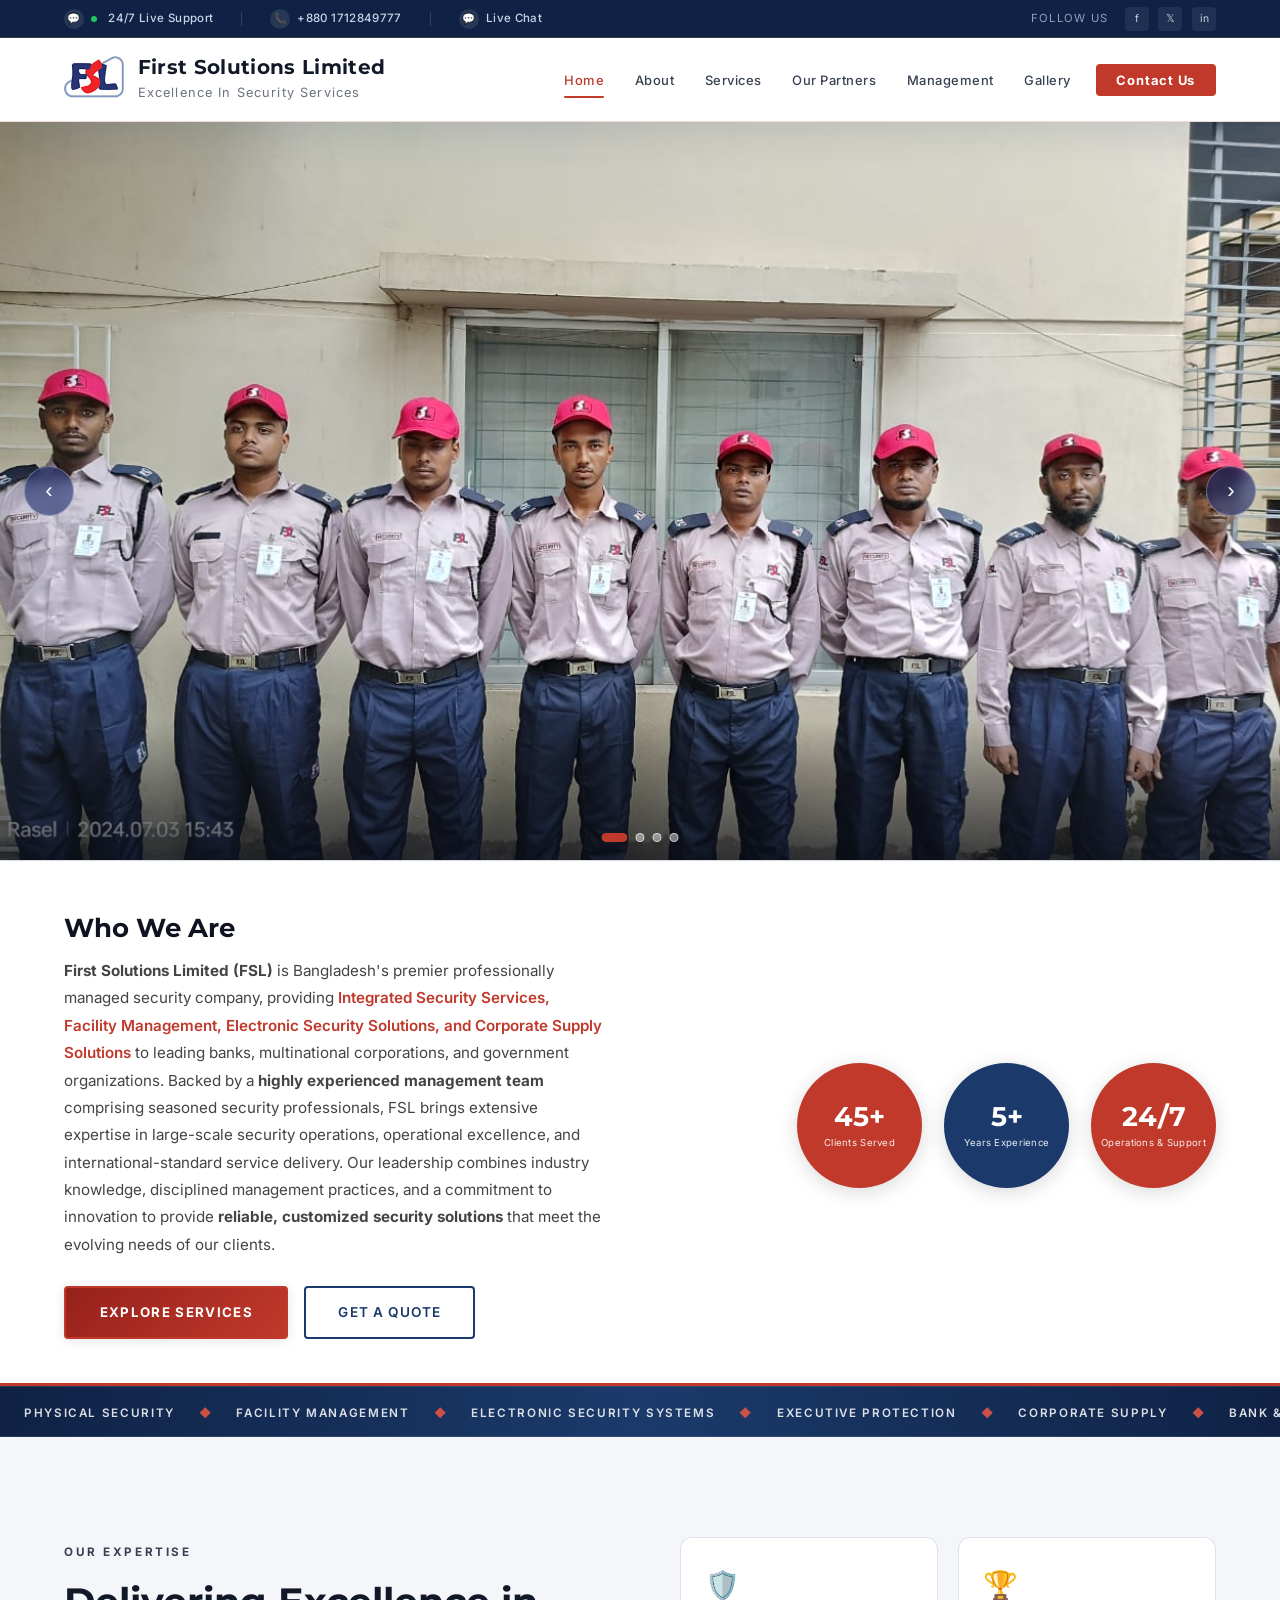
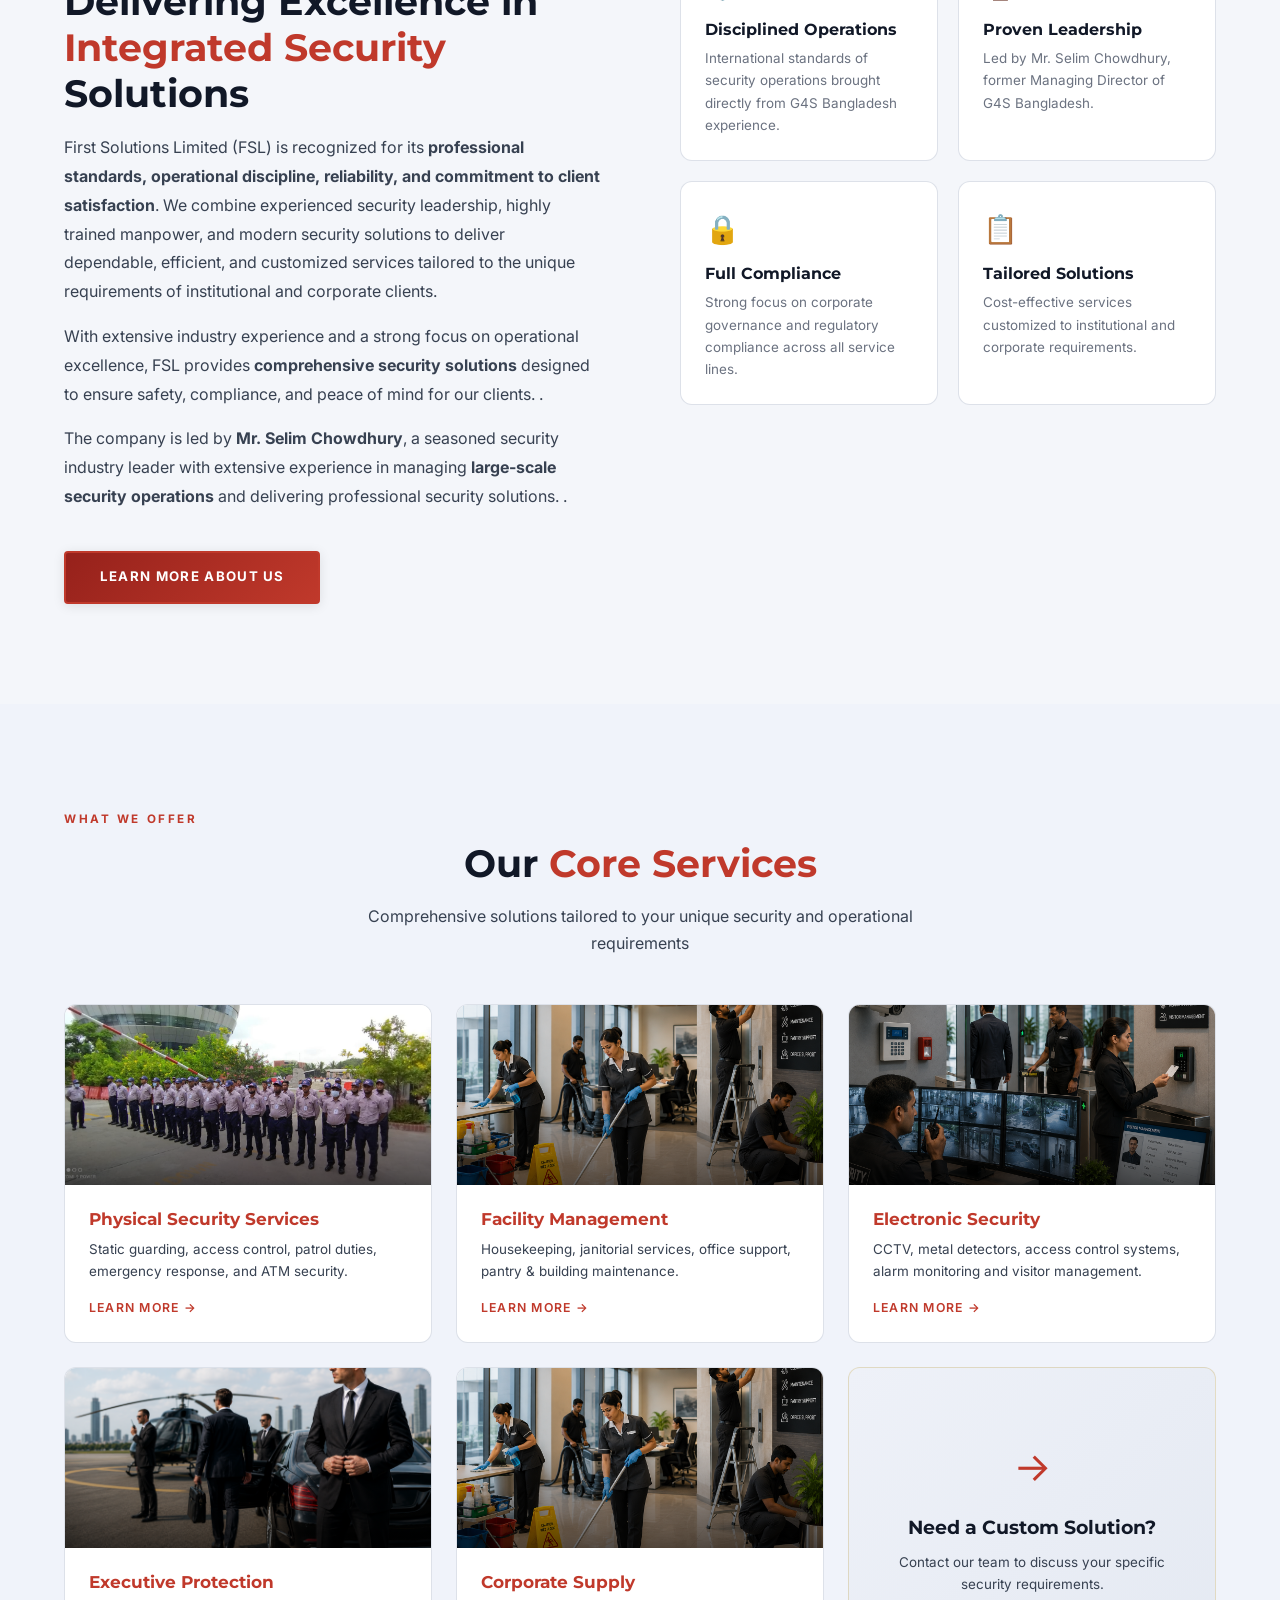
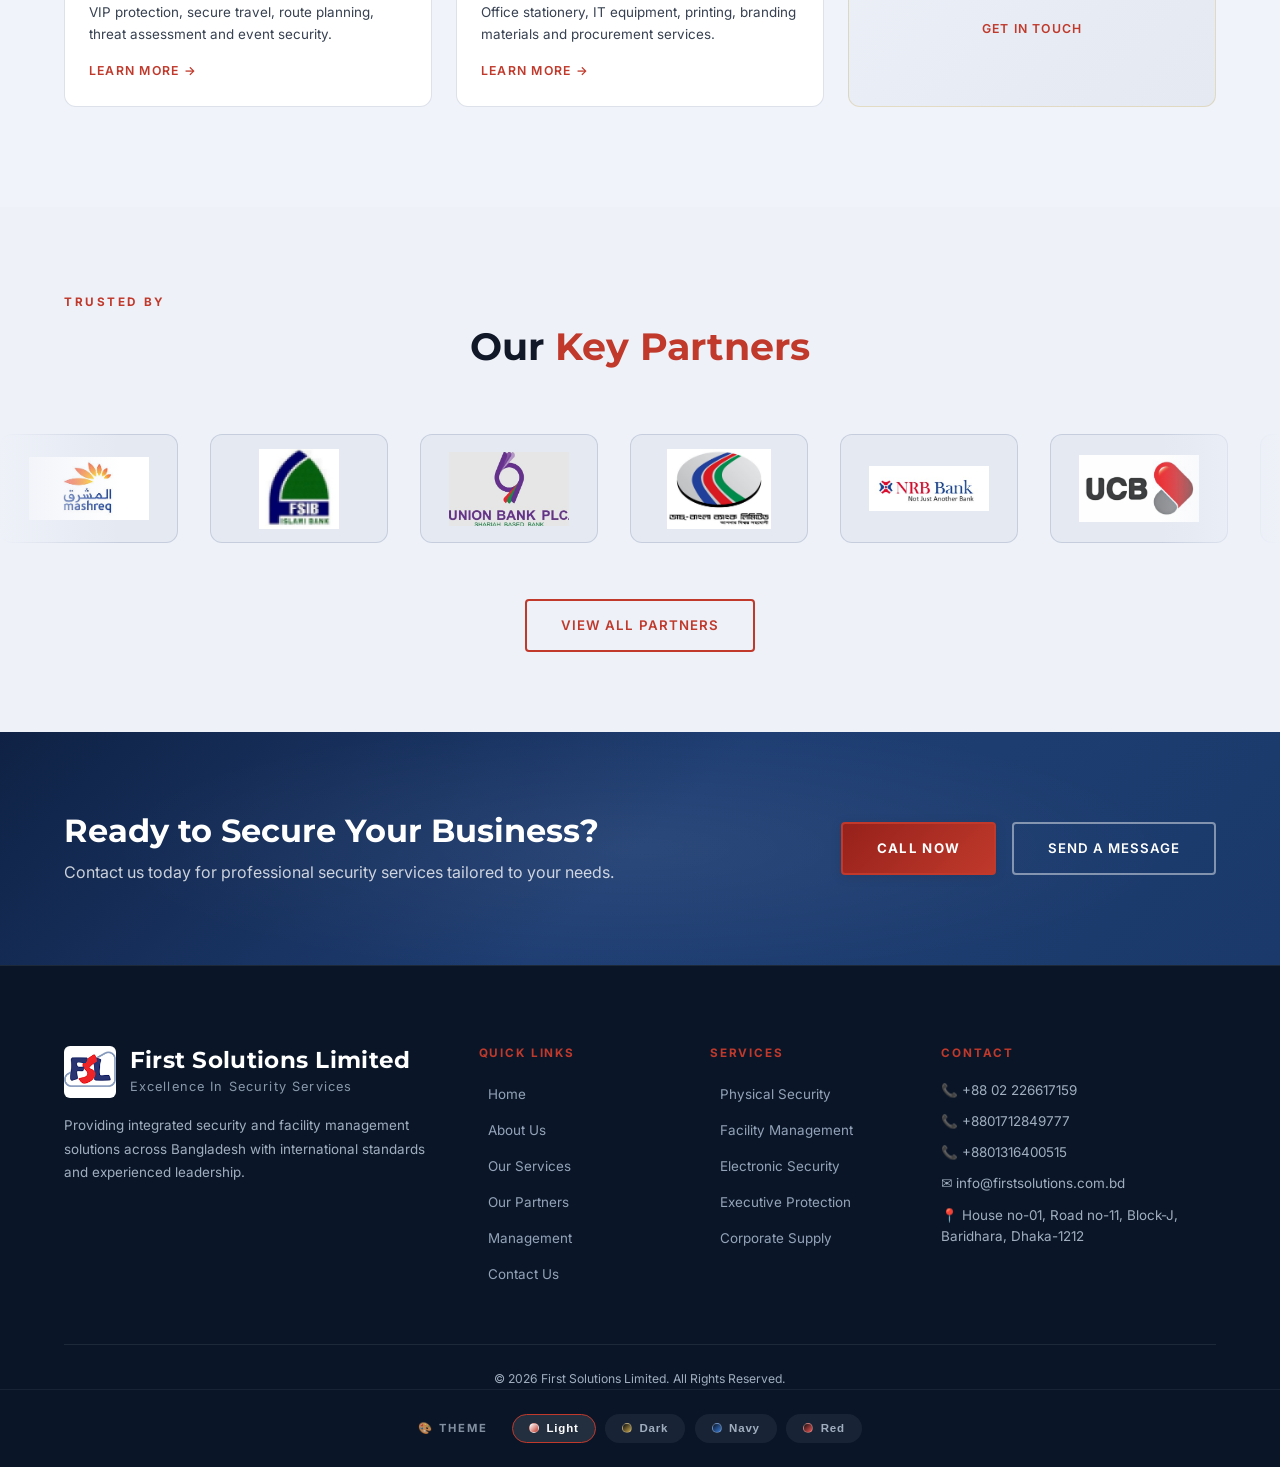
==== commit 904e03fb: "initial commit" ====
--- a/index.html
+++ b/index.html
@@ -3,9 +3,7 @@
   <head>
     <meta charset="UTF-8" />
     <meta name="viewport" content="width=device-width, initial-scale=1.0" />
-    <title>
-      First Solutions Limited – Integrated Security & Facility Management
-    </title>
+    <title>First Solutions Limited – Excellence in Security Services</title>
     <link rel="icon" type="image/jpeg" href="image/logo/favicon.png" />
     <link rel="shortcut icon" type="image/jpeg" href="image/logo/favicon.png" />
     <link rel="apple-touch-icon" href="image/logo/favicon.png" />
@@ -374,14 +372,9 @@
       }
     </style>
     <style>
-      /* top offset for topbar + navbar */
+      /* top offset handled by style.css .navbar { position: sticky; top: 0 } */
       body {
         padding-top: 0 !important;
-      }
-      #topInfoBar + .navbar,
-      #topInfoBar ~ nav.navbar {
-        position: sticky;
-        top: 0;
       }
     </style>
   </head>
@@ -500,14 +493,22 @@
         <div class="hero-info-text">
           <h2>Who We Are</h2>
           <p>
-            First Solutions Limited (FSL) is Bangladesh's premier professionally
-            managed security company — providing
-            <a href="services.html">Integrated Security Services</a>, Facility
-            Management, Electronic Security Systems, and Corporate Supply
-            Solutions to banks, multinationals, and government organizations.
-            Our entire management team are former professionals from
-            <strong>G4S Bangladesh</strong>, bringing world-class standards to
-            every engagement.
+            <strong>First Solutions Limited (FSL)</strong> is Bangladesh's
+            premier professionally managed security company, providing
+            <a href="services.html">
+              Integrated Security Services, Facility Management, Electronic
+              Security Solutions, and Corporate Supply Solutions</a
+            >
+            to leading banks, multinational corporations, and government
+            organizations. Backed by a
+            <strong>highly experienced management team </strong>
+            comprising seasoned security professionals, FSL brings extensive
+            expertise in large-scale security operations, operational
+            excellence, and international-standard service delivery. Our
+            leadership combines industry knowledge, disciplined management
+            practices, and a commitment to innovation to provide
+            <strong>reliable, customized security solutions</strong> that meet
+            the evolving needs of our clients.
           </p>
           <div class="hero-info-btns">
             <a href="services.html" class="btn-primary">Explore Services</a>
@@ -581,20 +582,16 @@
           <div class="intro-text">
             <p class="section-eyebrow">Our Expertise</p>
             <h2 class="section-title">
-              Bangladesh's Premier
-              <span class="gold">Integrated Security</span> Provider
+              Delivering Excellence in
+              <span class="gold">Integrated Security</span> Solutions
             </h2>
             <p>
-              FSL is recognized for its professional standards, operational
-              discipline, reliability, and commitment to client satisfaction. We
-              combine experienced G4S-trained leadership, disciplined manpower,
-              and modern security solutions to deliver dependable services
-              tailored to institutional and corporate requirements.
+              <p>First Solutions Limited (FSL) is recognized for its <strong>professional standards, operational discipline, reliability, and commitment to client satisfaction</strong>. We combine experienced security leadership, highly trained manpower, and modern security solutions to deliver dependable, efficient, and customized services tailored to the unique requirements of institutional and corporate clients.</p>
+<p>With extensive industry experience and a strong focus on operational excellence, FSL provides <strong>comprehensive security solutions</strong> designed to ensure safety, compliance, and peace of mind for our clients. .</p>
+<p>The company is led by <strong>Mr. Selim Chowdhury</strong>, a seasoned security industry leader with extensive experience in managing <strong>large-scale security operations</strong> and delivering professional security solutions. .</p>
+
             </p>
-            <p>
-              The company is led by Mr. Selim Chowdhury, former Managing
-              Director of G4S Bangladesh.
-            </p>
+            
             <a
               href="about.html"
               class="btn-primary"
--- a/style.css
+++ b/style.css
@@ -495,13 +495,7 @@
   padding: 0.55rem 0;
   box-shadow: 0 4px 32px rgba(0, 0, 0, 0.15);
 }
-.navbar-wrapper {
-  position: fixed;
-  top: 0;
-  left: 0;
-  right: 0;
-  z-index: 1000;
-}
+/* .navbar-wrapper — removed conflicting fixed positioning (unused in HTML) */
 .nav-container {
   max-width: 1200px;
   margin: 0 auto;
@@ -530,15 +524,15 @@
   letter-spacing: 0.02em;
 }
 .logo-tagline {
-  font-size: 0.67rem;
+  font-size: 0.8rem;
   font-weight: 400;
   color: var(--text-muted);
   letter-spacing: 0.09em;
-  text-transform: uppercase;
+  text-transform: capitalize;
 }
 .logo-img {
-  height: 46px;
-  width: 46px;
+  height: 60px;
+  width: 60px;
   object-fit: contain;
   border-radius: 6px;
   flex-shrink: 0;
@@ -2096,8 +2090,35 @@
 }
 
 /* ══════════════════════════════════════
+   MOBILE NAV OVERLAY (backdrop)
+   ══════════════════════════════════════ */
+.nav-overlay {
+  display: block;
+  position: fixed;
+  inset: 0;
+  background: rgba(0, 0, 0, 0.55);
+  z-index: 999;
+  backdrop-filter: blur(2px);
+  -webkit-backdrop-filter: blur(2px);
+  opacity: 0;
+  pointer-events: none;
+  transition: opacity 0.35s ease;
+}
+.nav-overlay.active {
+  opacity: 1;
+  pointer-events: auto;
+}
+
+/* Mobile Nav Close Button — hidden/removed */
+.nav-close-btn {
+  display: none !important;
+}
+
+/* ══════════════════════════════════════
    RESPONSIVE
    ══════════════════════════════════════ */
+
+/* ── Tablet: 769px – 1024px ── */
 @media (max-width: 1024px) {
   .intro-grid,
   .about-grid {
@@ -2110,12 +2131,14 @@
   }
   .footer-grid {
     grid-template-columns: 1fr 1fr;
+    gap: 2rem;
   }
   .values-grid {
     grid-template-columns: 1fr 1fr;
   }
   .contact-grid {
     grid-template-columns: 1fr;
+    gap: 40px;
   }
   .partners-full-grid {
     grid-template-columns: 1fr 1fr;
@@ -2130,29 +2153,142 @@
   .stat-circle .num {
     font-size: 1.45rem;
   }
-}
+  .intro-section,
+  .about-content,
+  .services-full,
+  .management-section,
+  .partners-section,
+  .gallery-section,
+  .contact-section {
+    padding: 80px 0;
+  }
+  .cta-band {
+    padding: 60px 0;
+  }
+}
+
+/* ── Mobile Landscape + Small Tablet: ≤768px ── */
 @media (max-width: 768px) {
+  /* ── NAVBAR & HAMBURGER ── */
+  .hamburger {
+    display: flex;
+    z-index: 1002;
+    position: relative;
+  }
   .nav-links {
-    display: none;
+    display: flex;
     flex-direction: column;
     position: fixed;
     top: 0;
-    right: 0;
+    right: -300px;
     bottom: 0;
     width: 280px;
+    max-width: 85vw;
     background: var(--navbar-scrolled);
     backdrop-filter: blur(20px);
-    padding: 5rem 2rem 2rem;
-    gap: 0.25rem;
-    border-left: 1px solid var(--card-border);
+    -webkit-backdrop-filter: blur(20px);
+    padding: 1.5rem 1.5rem 2rem;
+    gap: 0.15rem;
+    border-left: 2px solid var(--gold);
     overflow-y: auto;
+    z-index: 1001;
+    transition: right 0.35s cubic-bezier(0.4, 0, 0.2, 1);
+    box-shadow: -8px 0 40px rgba(0, 0, 0, 0.35);
   }
   .nav-links.open {
-    display: flex;
-  }
-  .hamburger {
-    display: flex;
-  }
+    right: 0;
+  }
+  /* nav-close-btn removed */
+  .nav-links a {
+    font-size: 0.93rem;
+    padding: 0.75rem 1rem;
+    border-radius: var(--radius);
+    border-bottom: 1px solid var(--border-dim);
+    width: 100%;
+    display: block;
+  }
+  .nav-links a::after {
+    display: none;
+  }
+  .nav-links .nav-cta {
+    margin-left: 0;
+    margin-top: 0.75rem;
+    text-align: center;
+    display: block;
+    border-bottom: none;
+  }
+
+  /* ── TOPBAR ── */
+  .topbar-inner {
+    padding: 0 16px;
+  }
+  .topbar-left {
+    gap: 0.75rem;
+  }
+  .topbar-item:nth-child(3) {
+    display: none;
+  }
+  .topbar-right span {
+    display: none;
+  }
+
+  /* ── HERO ── */
+  .hero-info-strip {
+    padding: 36px 0 32px;
+  }
+  .hero-info-inner {
+    grid-template-columns: 1fr;
+    gap: 28px;
+  }
+  .hero-info-text h2 {
+    font-size: 1.3rem;
+  }
+  .hero-stats-circles {
+    justify-content: center;
+    gap: 14px;
+    flex-wrap: wrap;
+  }
+  .stat-circle {
+    width: 98px;
+    height: 98px;
+  }
+  .stat-circle .num {
+    font-size: 1.25rem;
+  }
+  .stat-circle .lbl {
+    font-size: 0.52rem;
+  }
+  .hero-info-btns {
+    justify-content: center;
+    flex-wrap: wrap;
+  }
+
+  /* ── SECTIONS ── */
+  .intro-section,
+  .about-content,
+  .services-full,
+  .management-section,
+  .partners-section,
+  .gallery-section,
+  .contact-section {
+    padding: 60px 0;
+  }
+  .about-values,
+  .services-preview,
+  .partners-strip {
+    padding: 60px 0;
+  }
+  .cta-band {
+    padding: 50px 0;
+  }
+  .page-hero {
+    padding: 110px 0 55px;
+  }
+  .page-hero h1 {
+    font-size: 2rem;
+  }
+
+  /* ── GRIDS ── */
   .services-grid {
     grid-template-columns: 1fr 1fr;
   }
@@ -2166,7 +2302,8 @@
     grid-template-columns: 1fr;
   }
   .footer-grid {
-    grid-template-columns: 1fr;
+    grid-template-columns: 1fr 1fr;
+    gap: 2rem;
   }
   .values-grid {
     grid-template-columns: 1fr 1fr;
@@ -2174,6 +2311,11 @@
   .partners-full-grid {
     grid-template-columns: 1fr 1fr;
   }
+  .intro-features {
+    grid-template-columns: 1fr 1fr;
+  }
+
+  /* ── CTA ── */
   .cta-band .container {
     flex-direction: column;
     text-align: center;
@@ -2181,51 +2323,122 @@
   }
   .cta-actions {
     justify-content: center;
+    flex-wrap: wrap;
+  }
+  .cta-content h2 {
+    font-size: 1.6rem;
+  }
+
+  /* ── CONTACT ── */
+  .contact-grid {
+    grid-template-columns: 1fr;
+    gap: 40px;
   }
   .form-row {
     grid-template-columns: 1fr;
   }
-  .hero-stats {
-    gap: 1rem;
-  }
-  .intro-section {
-    padding: 60px 0;
-  }
-  .page-hero {
-    padding: 120px 0 60px;
-  }
-  .page-hero h1 {
-    font-size: 2rem;
-  }
-  .hero-info-strip {
-    padding: 36px 0 32px;
-  }
-  .hero-info-inner {
-    grid-template-columns: 1fr;
-    gap: 28px;
-  }
-  .hero-stats-circles {
-    justify-content: center;
-    gap: 16px;
-  }
-  .stat-circle {
-    width: 100px;
-    height: 100px;
-  }
-  .stat-circle .num {
-    font-size: 1.3rem;
-  }
-  .hero-info-btns {
-    justify-content: center;
+  .contact-form {
+    padding: 1.75rem;
+  }
+
+  /* ── FOOTER ── */
+  .footer {
+    padding: 60px 0 0;
+  }
+}
+
+/* ── Mobile Portrait: ≤480px ── */
+@media (max-width: 480px) {
+  /* ── TOPBAR ── */
+  .topbar-inner {
+    padding: 0 12px;
   }
   .topbar-left {
-    gap: 1rem;
-  }
+    gap: 0.5rem;
+  }
+  .topbar-item:nth-child(2),
   .topbar-item:nth-child(3) {
     display: none;
   }
-}
-@media (max-width: 480px) {
+  .topbar-item:nth-child(1) {
+    font-size: 0.67rem;
+  }
+  .topbar-right {
+    gap: 0.5rem;
+  }
+  .topbar-right .topbar-divider {
+    display: none;
+  }
+
+  /* ── NAVBAR ── */
+  .nav-container {
+    padding: 0 14px;
+  }
+  .logo-name h3 {
+    font-size: 0.82rem;
+  }
+  .logo-tagline {
+    display: none;
+  }
+  .logo-img {
+    height: 36px;
+    width: 36px;
+  }
+
+  /* ── HERO ── */
+  .hero-stats-circles {
+    gap: 10px;
+  }
+  .stat-circle {
+    width: 85px;
+    height: 85px;
+  }
+  .stat-circle .num {
+    font-size: 1.1rem;
+  }
+  .stat-circle .lbl {
+    font-size: 0.48rem;
+    padding: 0 6px;
+  }
+  .hero-info-text h2 {
+    font-size: 1.2rem;
+  }
+  .hero-info-text p {
+    font-size: 0.85rem;
+  }
+
+  /* ── SECTIONS ── */
+  .intro-section,
+  .about-content,
+  .services-full,
+  .management-section,
+  .partners-section,
+  .gallery-section,
+  .contact-section {
+    padding: 50px 0;
+  }
+  .about-values,
+  .services-preview,
+  .partners-strip {
+    padding: 50px 0;
+  }
+  .cta-band {
+    padding: 40px 0;
+  }
+  .page-hero {
+    padding: 100px 0 50px;
+  }
+  .page-hero h1 {
+    font-size: 1.6rem !important;
+  }
+  .section-title {
+    font-size: 1.45rem !important;
+  }
+  .hero-title {
+    font-size: 1.9rem !important;
+  }
+
+  /* ── GRIDS ── */
   .services-grid {
     grid-template-columns: 1fr !important;
   }
@@ -2244,74 +2457,144 @@
   .intro-features {
     grid-template-columns: 1fr 1fr !important;
   }
-  .section-title {
-    font-size: 1.5rem !important;
-  }
-  .hero-title {
-    font-size: 2rem !important;
-  }
-  .page-hero h1 {
-    font-size: 1.65rem !important;
-  }
   .footer-grid {
     grid-template-columns: 1fr !important;
+    gap: 1.75rem;
   }
   .footer {
     padding: 50px 0 0;
   }
+  .intro-grid,
+  .about-grid {
+    gap: 2rem;
+  }
+
+  /* ── SERVICES ACCORDION ── */
   .service-full-header {
-    padding: 1.25rem;
-    gap: 1rem;
+    padding: 1.1rem 1.25rem;
+    gap: 0.85rem;
   }
   .service-full-header h2 {
-    font-size: 1.1rem;
+    font-size: 1rem;
+  }
+  .service-full-icon {
+    font-size: 1.5rem;
   }
   .service-full-body.open {
     padding: 1.25rem;
   }
-  div[style*="grid-template-columns:repeat(3,1fr)"] {
-    display: flex !important;
-    flex-direction: column !important;
-  }
-  .logo-name {
-    font-size: 0.82rem;
-  }
-  .logo-tagline {
-    font-size: 0.58rem;
-  }
-  .logo-img {
-    height: 38px;
-    width: 38px;
-  }
+  .service-full-body {
+    padding: 0 1.25rem;
+  }
+
+  /* ── ABOUT VISUAL STATS ── */
+  .about-visual {
+    padding: 2rem 1.5rem;
+  }
+
+  /* ── CONTACT FORM ── */
+  .contact-form {
+    padding: 1.25rem;
+  }
+  .contact-grid {
+    gap: 30px;
+  }
+
+  /* ── MANAGEMENT CARD ── */
+  .mgmt-card {
+    padding: 1.5rem;
+  }
+  .mgmt-photo-placeholder {
+    width: 120px;
+    height: 120px;
+    font-size: 1.6rem;
+  }
+
+  /* ── BUTTONS ── */
+  .btn-primary,
+  .btn-outline,
+  .btn-outline-light {
+    font-size: 0.79rem;
+    padding: 0.7rem 1.4rem;
+  }
+
+  /* ── PARTNERS CAROUSEL ── */
   .partner-logo-slide {
     font-size: 0.77rem;
     padding: 0.65rem 1rem;
     min-width: 120px;
   }
-  .btn-primary,
-  .btn-outline,
-  .btn-outline-light {
-    font-size: 0.8rem;
-    padding: 0.7rem 1.4rem;
-  }
-  .topbar-left {
-    gap: 0.6rem;
-  }
-  .topbar-item:nth-child(2),
-  .topbar-item:nth-child(3) {
-    display: none;
-  }
-  .topbar-item:nth-child(1) {
-    font-size: 0.68rem;
-  }
-  .topbar-right .topbar-divider {
-    display: none;
-  }
+
+  /* ── THEME SWITCHER ── */
   .theme-switcher-inner {
-    gap: 0.8rem;
+    gap: 0.75rem;
+    flex-direction: column;
+    align-items: center;
+  }
+  .theme-btns {
+    gap: 0.5rem;
   }
   .theme-btn {
     font-size: 0.65rem;
     padding: 0.4rem 0.75rem;
   }
-}
+
+  /* ── CTA ── */
+  .cta-content h2 {
+    font-size: 1.35rem;
+  }
+  .cta-actions {
+    flex-direction: column;
+    align-items: center;
+  }
+  .cta-actions a {
+    width: 100%;
+    text-align: center;
+    max-width: 260px;
+  }
+
+  /* ── GALLERY ── */
+  .gallery-filter {
+    font-size: 0.72rem;
+    padding: 0.45rem 0.9rem;
+  }
+
+  /* ── MISC ── */
+  div[style*="grid-template-columns:repeat(3,1fr)"] {
+    display: flex !important;
+    flex-direction: column !important;
+  }
+}
+
+/* ── Extra Small: ≤360px ── */
+@media (max-width: 360px) {
+  .stat-circle {
+    width: 76px;
+    height: 76px;
+  }
+  .stat-circle .num {
+    font-size: 1rem;
+  }
+  .gallery-grid {
+    grid-template-columns: 1fr !important;
+  }
+  .values-grid {
+    grid-template-columns: 1fr !important;
+  }
+  .intro-features {
+    grid-template-columns: 1fr !important;
+  }
+  .page-hero h1 {
+    font-size: 1.4rem !important;
+  }
+  .nav-links {
+    width: 260px;
+    max-width: 90vw;
+    right: -260px;
+    transition: right 0.35s cubic-bezier(0.4, 0, 0.2, 1);
+  }
+  .nav-links.open {
+    right: 0;
+  }
+}
+/**New Add for nav**/
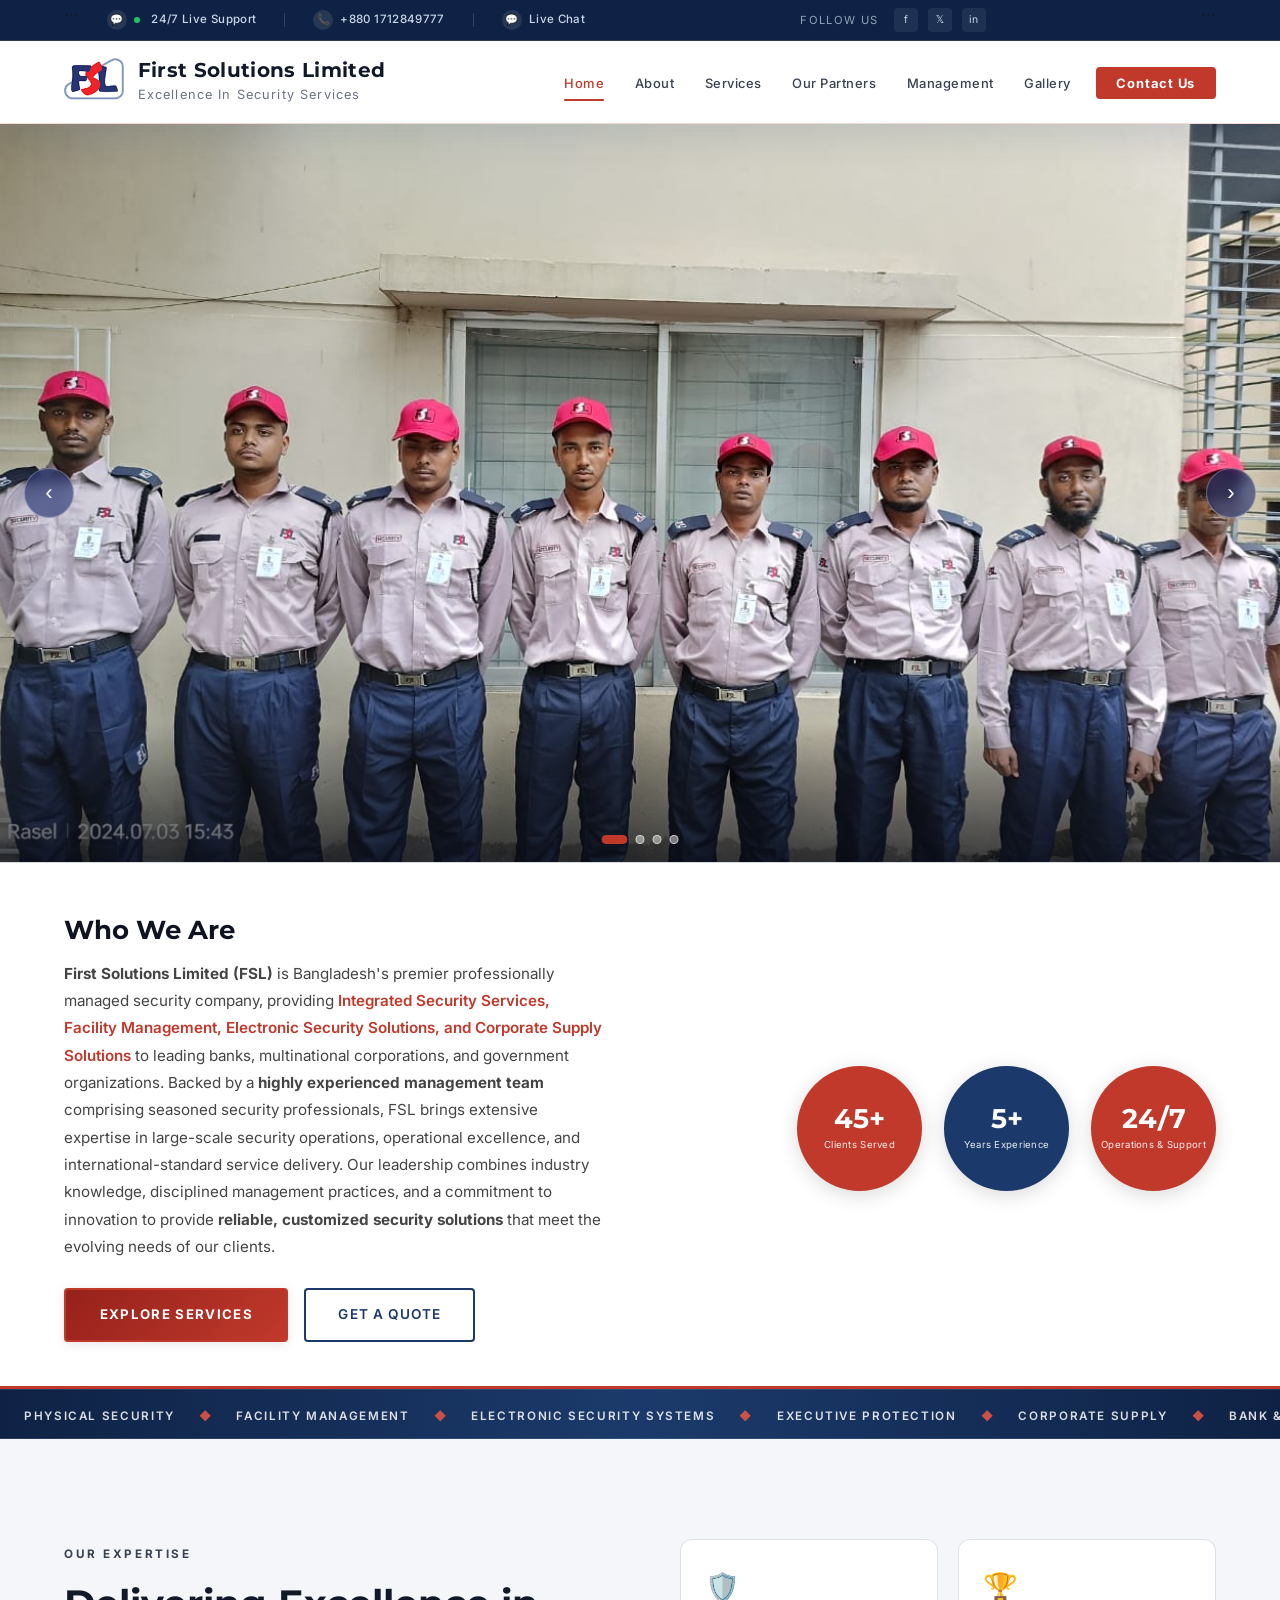
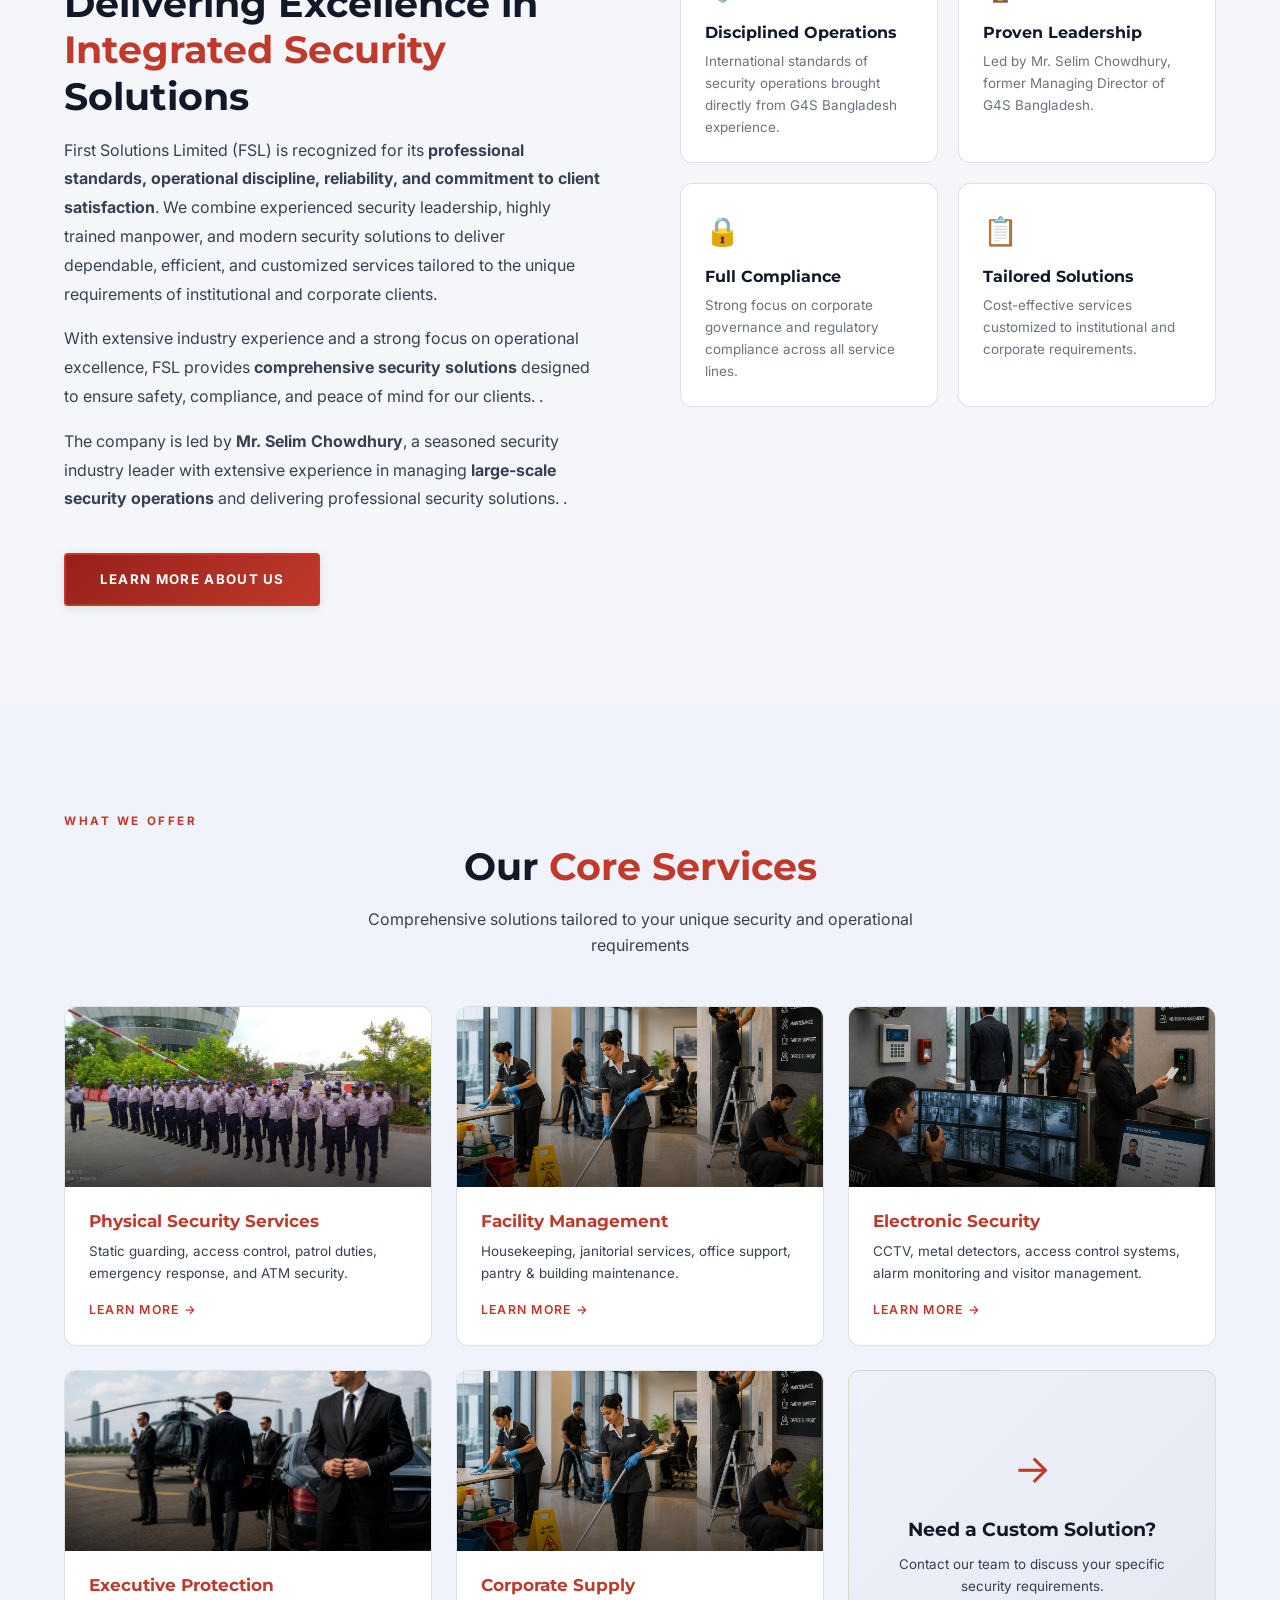
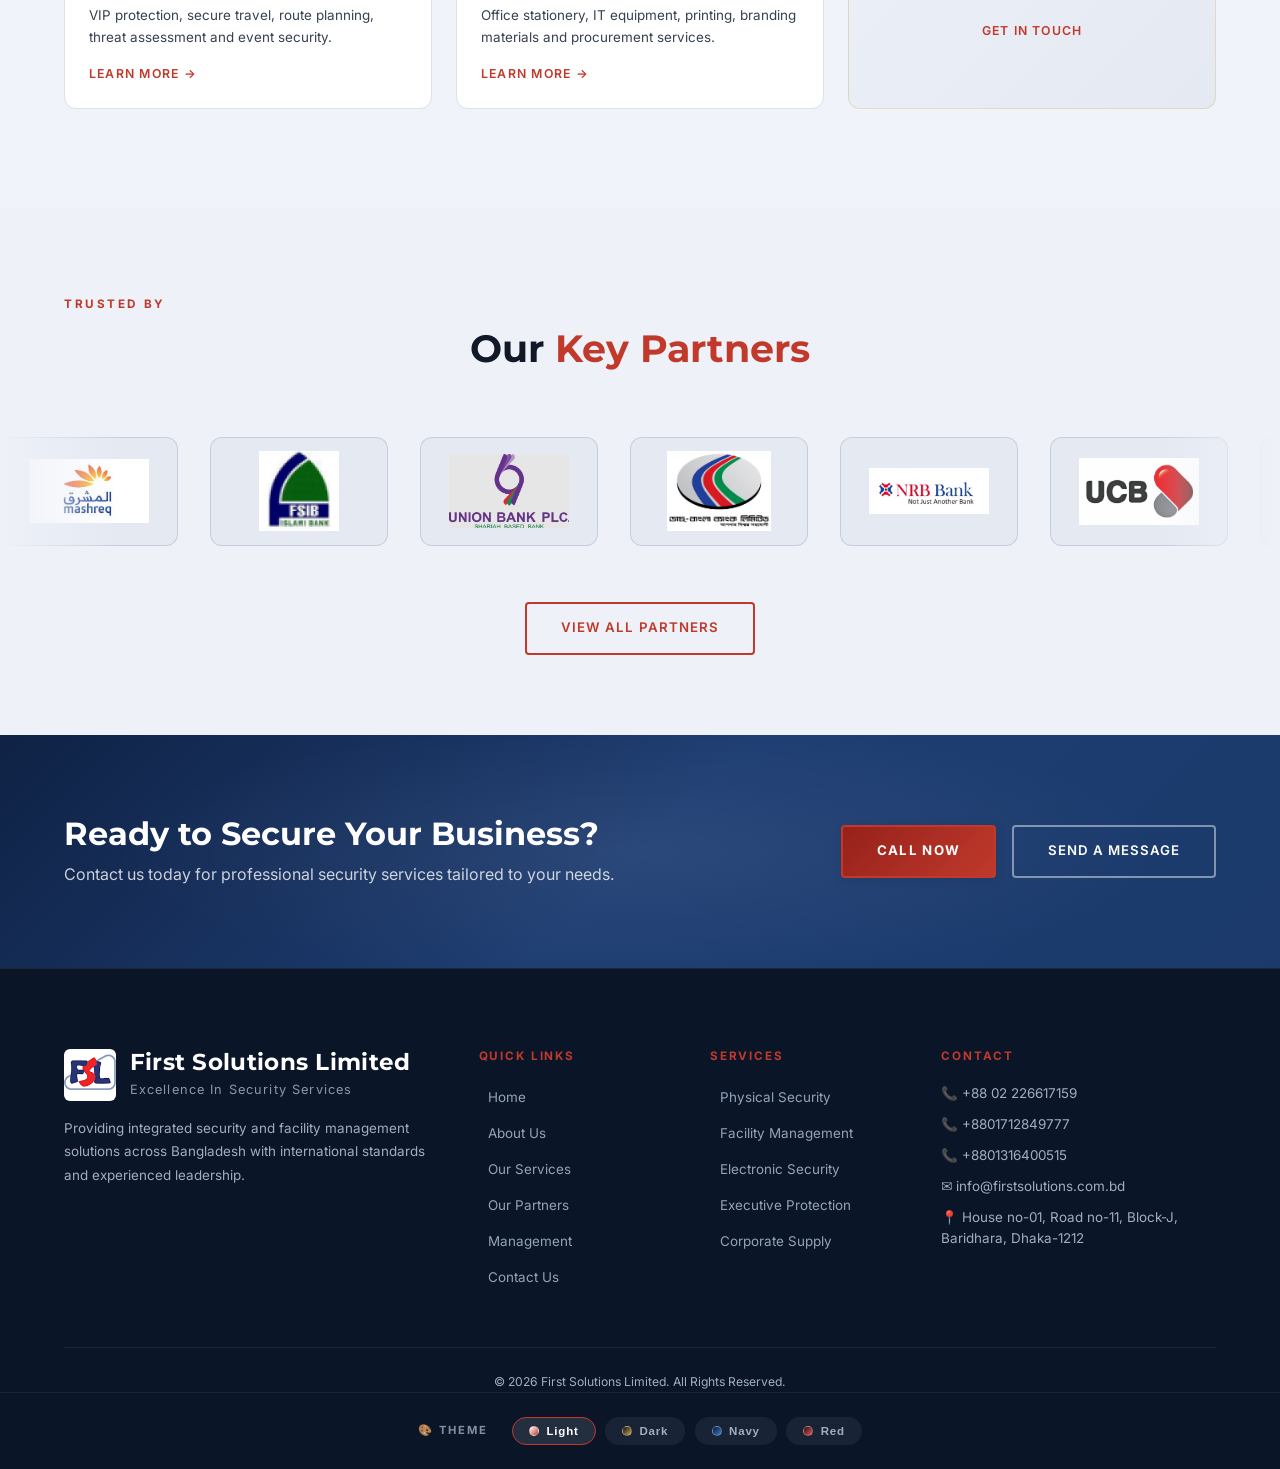
==== commit c7197709: "Werbsite Heading Seo" ====
--- a/index.html
+++ b/index.html
@@ -1,18 +1,169 @@
 <!doctype html>
 <html lang="en">
   <head>
+    <!-- ====== BASIC META ====== -->
     <meta charset="UTF-8" />
     <meta name="viewport" content="width=device-width, initial-scale=1.0" />
-    <title>First Solutions Limited – Excellence in Security Services</title>
-    <link rel="icon" type="image/jpeg" href="image/logo/favicon.png" />
-    <link rel="shortcut icon" type="image/jpeg" href="image/logo/favicon.png" />
-    <link rel="apple-touch-icon" href="image/logo/favicon.png" />
+    
+    <!-- ====== PRIMARY TITLE (SEO-Optimized) ====== -->
+    <title>First Solutions Limited – Security Services in Bangladesh | FSL</title>
+    
+    <!-- ====== SEO META DESCRIPTION ====== -->
+    <meta name="description" content="First Solutions Limited (FSL) provides integrated security services, facility management, electronic security, and corporate supply solutions in Bangladesh. Trusted by leading banks & multinationals." />
+    
+    <!-- ====== KEYWORDS (Optional, but good for context) ====== -->
+    <meta name="keywords" content="security services Bangladesh, facility management Dhaka, electronic security, corporate security, ATM security, executive protection, FSL" />
+    
+    <!-- ====== ROBOTS ====== -->
+    <meta name="robots" content="index, follow" />
+    <meta name="googlebot" content="index, follow" />
+    
+    <!-- ====== AUTHOR & PUBLISHER ====== -->
+    <meta name="author" content="First Solutions Limited" />
+    <meta name="publisher" content="First Solutions Limited" />
+    
+    <!-- ====== GEO TAGS ====== -->
+    <meta name="geo.region" content="BD" />
+    <meta name="geo.placename" content="Dhaka" />
+    <meta name="geo.position" content="23.8103;90.4125" />
+    <meta name="ICBM" content="23.8103, 90.4125" />
+    
+    <!-- ====== THEME COLOR ====== -->
     <meta name="theme-color" content="#1B2A6B" />
-    <link rel="stylesheet" href="style.css" />
+    
+    <!-- ====== FAVICON ====== -->
+    <link rel="icon" type="image/png" href="https://firstsolutions.com.bd/image/logo/favicon.png" />
+    <link rel="shortcut icon" type="image/png" href="https://firstsolutions.com.bd/image/logo/favicon.png" />
+    <link rel="apple-touch-icon" href="https://firstsolutions.com.bd/image/logo/favicon.png" />
+    
+    <!-- ====== CANONICAL URL ====== -->
+    <link rel="canonical" href="https://firstsolutions.com.bd/" />
+    
+    <!-- ====== OPEN GRAPH (Facebook, LinkedIn, etc.) ====== -->
+    <meta property="og:title" content="First Solutions Limited – Security Services in Bangladesh" />
+    <meta property="og:description" content="Integrated security, facility management, electronic security & corporate supply solutions in Bangladesh. Trusted by leading banks & multinationals." />
+    <meta property="og:type" content="website" />
+    <meta property="og:url" content="https://firstsolutions.com.bd/" />
+    <meta property="og:image" content="https://firstsolutions.com.bd/image/logo/favicon.png" />
+        <meta property="og:image:width" content="1200" />
+    <meta property="og:image:height" content="630" />
+    <meta property="og:site_name" content="First Solutions Limited" />
+    <meta property="og:locale" content="en_BD" />
+    
+    <!-- ====== TWITTER CARDS ====== -->
+    <meta name="twitter:card" content="summary_large_image" />
+    <meta name="twitter:title" content="First Solutions Limited – Security Services in Bangladesh" />
+    <meta name="twitter:description" content="Integrated security, facility management, electronic security & corporate supply solutions in Bangladesh." />
+    <meta name="twitter:image" content="https://firstsolutions.com.bd/image/logo/favicon.png" />
+    <meta name="twitter:site" content="@firstsolutionsbd" />
+    
+    <!-- ====== PRELOAD & PRECONNECT (Performance) ====== -->
+    <link rel="preconnect" href="https://fonts.googleapis.com" />
+    <link rel="preconnect" href="https://fonts.gstatic.com" crossorigin />
+    <link rel="preload" href="https://fonts.googleapis.com/css2?family=Montserrat:wght@600;700;800&family=Poppins:wght@600;700&family=Inter:wght@300;400;500;600&family=Open+Sans:wght@300;400;500;600&display=swap" as="style" />
+    
+    <!-- ====== FONTS ====== -->
     <link
       href="https://fonts.googleapis.com/css2?family=Montserrat:wght@600;700;800&family=Poppins:wght@600;700&family=Inter:wght@300;400;500;600&family=Open+Sans:wght@300;400;500;600&display=swap"
       rel="stylesheet"
     />
+    
+    <!-- ====== FONT AWESOME (CDN with integrity) ====== -->
+    <link rel="stylesheet" href="https://cdnjs.cloudflare.com/ajax/libs/font-awesome/6.5.1/css/all.min.css" integrity="sha512-DTOQO9RWCH3ppGqcWaEA1BIZOC6xxalwEsw9c2QQeAIftl+Vegovlnee1c9QX4TctnWMn13TZye+giMm8e2LwA==" crossorigin="anonymous" referrerpolicy="no-referrer" />
+    
+    <!-- ====== MAIN STYLESHEET ====== -->
+    <link rel="stylesheet" href="style.css" />
+    
+    <!-- ====== SCHEMA MARKUP (JSON-LD) ====== -->
+    <script type="application/ld+json">
+    {
+      "@context": "https://schema.org",
+      "@type": "Organization",
+      "name": "First Solutions Limited",
+      "url": "https://firstsolutions.com.bd/",
+      "logo": "https://firstsolutions.com.bd/image/logo/favicon.png",
+      "description": "Integrated security services, facility management, electronic security, and corporate supply solutions provider in Bangladesh.",
+      "email": "info@firstsolutions.com.bd",
+      "telephone": "+8801712849777",
+      "address": {
+        "@type": "PostalAddress",
+        "streetAddress": "House no-01, Road no-11, Block-J, Baridhara",
+        "addressLocality": "Dhaka",
+        "addressCountry": "BD",
+        "postalCode": "1212"
+      },
+      "contactPoint": {
+        "@type": "ContactPoint",
+        "telephone": "+8801712849777",
+        "contactType": "sales",
+        "availableLanguage": ["English", "Bengali"]
+      },
+      "sameAs": [
+        "https://www.facebook.com/firstsolutionsbd",
+        "https://www.linkedin.com/company/firstsolutionsbd",
+        "https://twitter.com/firstsolutionsbd"
+      ]
+    }
+    </script>
+    
+    <!-- ====== LOCAL BUSINESS SCHEMA ====== -->
+    <script type="application/ld+json">
+    {
+      "@context": "https://schema.org",
+      "@type": "LocalBusiness",
+      "name": "First Solutions Limited",
+      "image": "https://firstsolutions.com.bd/image/logo/favicon.png",
+      "description": "Leading security services provider in Bangladesh offering physical security, facility management, electronic security, and corporate supply solutions.",
+      "address": {
+        "@type": "PostalAddress",
+        "streetAddress": "House no-01, Road no-11, Block-J, Baridhara",
+        "addressLocality": "Dhaka",
+        "addressCountry": "BD",
+        "postalCode": "1212"
+      },
+      "geo": {
+        "@type": "GeoCoordinates",
+        "latitude": 23.8103,
+        "longitude": 90.4125
+      },
+      "telephone": "+8801712849777",
+      "email": "info@firstsolutions.com.bd",
+      "openingHours": "Mo-Su 00:00-23:59",
+      "priceRange": "$$"
+    }
+    </script>
+    
+    <!-- ====== WEBSITE SCHEMA (for better SERP display) ====== -->
+    <script type="application/ld+json">
+    {
+      "@context": "https://schema.org",
+      "@type": "WebSite",
+      "name": "First Solutions Limited",
+      "url": "https://firstsolutions.com.bd/",
+      "description": "Integrated security services, facility management, electronic security, and corporate supply solutions provider in Bangladesh.",
+      "potentialAction": {
+        "@type": "SearchAction",
+        "target": "https://firstsolutions.com.bd/search?q={search_term_string}",
+        "query-input": "required name=search_term_string"
+      }
+    }
+    </script>
+    
+    <!-- ====== BREADCRUMB SCHEMA ====== -->
+    <script type="application/ld+json">
+    {
+      "@context": "https://schema.org",
+      "@type": "BreadcrumbList",
+      "itemListElement": [
+        {
+          "@type": "ListItem",
+          "position": 1,
+          "name": "Home",
+          "item": "https://firstsolutions.com.bd/"
+        }
+      ]
+    }
+    </script>
     <style>
       /* ── HERO SLIDER — shorter so info strip peeks below ── */
       .hero-clean {
@@ -379,57 +530,105 @@
     </style>
   </head>
   <body>
-    <script
-      id="chatway"
-      async="true"
-      src="https://cdn.chatway.app/widget.js?id=UHU3S1uPor0u"
-    ></script>
-
-    <!-- PAGE LOADER -->
+    <!-- Chatway Widget -->
+
+<script
+  id="chatway"
+  async
+  src="https://cdn.chatway.app/widget.js?id=UHU3S1uPor0u">
+</script>
+
+<!-- TOP INFO BAR -->
+
+<div id="topInfoBar">
+  <div class="topbar-inner">
+    <div class="topbar-left">
+
+```
+  <a href="#" class="topbar-item">
+    <span class="ticon">💬</span>
+    <span class="live-dot"></span>24/7 Live Support
+  </a>
+
+  <div class="topbar-divider"></div>
+
+  <a href="tel:+8801712849777" class="topbar-item">
+    <span class="ticon">📞</span>
+    +880 1712849777
+  </a>
+
+  <div class="topbar-divider"></div>
+
+  <a href="#" id="chatway-chat-trigger" class="topbar-item">
+    <span class="ticon">💬</span>
+    Live Chat
+  </a>
+
+</div>
+
+<div class="topbar-right">
+  <span
+    style="
+      font-size: 0.7rem;
+      letter-spacing: 0.12em;
+      text-transform: uppercase;
+      opacity: 0.7;
+    "
+  >
+    Follow Us
+  </span>
+
+  <div class="topbar-social">
+    <a href="https://web.facebook.com/profile.php?id=61582787321636" title="Facebook">f</a>
+    <a href="#" title="Twitter">𝕏</a>
+    <a href="#" title="LinkedIn">in</a>
+  </div>
+</div>
+```
+
+  </div>
+</div>
+
+<script>
+document.addEventListener("DOMContentLoaded", function () {
+
+  const trigger = document.getElementById("chatway-chat-trigger");
+
+  if (!trigger) return;
+
+  trigger.addEventListener("click", function (e) {
+    e.preventDefault();
+
+    // Chatway launcher খুঁজে click করা
+    const tryOpen = setInterval(function () {
+
+      const launcher =
+        document.querySelector(".chatway-widget-launcher") ||
+        document.querySelector(".chatway-launcher") ||
+        document.querySelector("[class*='chatway-launch']") ||
+        document.querySelector("[class*='chatway-widget']");
+
+      if (launcher) {
+        clearInterval(tryOpen);
+        launcher.click();
+      }
+
+    }, 300);
+
+    setTimeout(function () {
+      clearInterval(tryOpen);
+    }, 10000);
+  });
+
+});
+</script>
+<!-- PAGE LOADER -->
     <div id="fsl-loader">
       <div class="loader-logo">
         <img src="image/logo/FSL Logo-01.png" alt="FSL logo" />
       </div>
       <div class="loader-bar-wrap"><div class="loader-bar"></div></div>
       <div class="loader-text">First Solutions Limited</div>
-    </div>
-
-    <!-- TOP INFO BAR -->
-    <div id="topInfoBar">
-      <div class="topbar-inner">
-        <div class="topbar-left">
-          <a href="#" class="topbar-item">
-            <span class="ticon">💬</span>
-            <span class="live-dot"></span>24/7 Live Support
-          </a>
-          <div class="topbar-divider"></div>
-          <a href="tel:+8801712849777" class="topbar-item">
-            <span class="ticon">📞</span>
-            +880 1712849777
-          </a>
-          <div class="topbar-divider"></div>
-          <a href="mailto:info@firstsolutions.com.bd" class="topbar-item">
-            <span class="ticon">💬</span>
-            Live Chat
-          </a>
-        </div>
-        <div class="topbar-right">
-          <span
-            style="
-              font-size: 0.7rem;
-              letter-spacing: 0.12em;
-              text-transform: uppercase;
-              opacity: 0.7;
-            "
-            >Follow Us</span
-          >
-          <div class="topbar-social">
-            <a href="#" title="Facebook">f</a>
-            <a href="#" title="Twitter">𝕏</a>
-            <a href="#" title="LinkedIn">in</a>
-          </div>
-        </div>
-      </div>
     </div>
 
     <!-- NAV -->
--- a/style.css
+++ b/style.css
@@ -351,6 +351,13 @@
   100% {
     opacity: 1;
   }
+}
+
+.card {
+  display: grid;
+  grid-template-columns: repeat(3, 1fr);
+  gap: 1.5rem;
+  margin-bottom: 3rem;
 }
 
 /* ══════════════════════════════════════
@@ -631,6 +638,7 @@
   margin: 0 auto;
   padding: 0 24px;
 }
+
 .center {
   text-align: center;
 }
@@ -2176,13 +2184,14 @@
     position: relative;
   }
   .nav-links {
-    display: flex;
+    display: none;
     flex-direction: column;
     position: fixed;
-    top: 0;
-    right: -300px;
+    top: 55px;
+    right: 0px;
     bottom: 0;
     width: 280px;
+    height: 400px;
     max-width: 85vw;
     background: var(--navbar-scrolled);
     backdrop-filter: blur(20px);
@@ -2196,7 +2205,7 @@
     box-shadow: -8px 0 40px rgba(0, 0, 0, 0.35);
   }
   .nav-links.open {
-    right: 0;
+    display: flex;
   }
   /* nav-close-btn removed */
   .nav-links a {
@@ -2381,8 +2390,8 @@
     display: none;
   }
   .logo-img {
-    height: 36px;
-    width: 36px;
+    height: 40px;
+    width: 40px;
   }
 
   /* ── HERO ── */
@@ -2588,13 +2597,25 @@
     font-size: 1.4rem !important;
   }
   .nav-links {
-    width: 260px;
+    width: 200px;
     max-width: 90vw;
-    right: -260px;
-    transition: right 0.35s cubic-bezier(0.4, 0, 0.2, 1);
+    right: -250px;
+    transition: 0.35s cubic-bezier(0.4, 0, 0.2, 1);
   }
   .nav-links.open {
+    display: flex;
     right: 0;
   }
 }
+@media screen and (max-width: 968px) {
+  .card {
+    grid-template-columns: repeat(2, 1fr);
+  }
+}
+@media screen and (max-width: 500px) {
+  .card {
+    grid-template-columns: repeat(1, 1fr);
+  }
+}
+
 /**New Add for nav**/
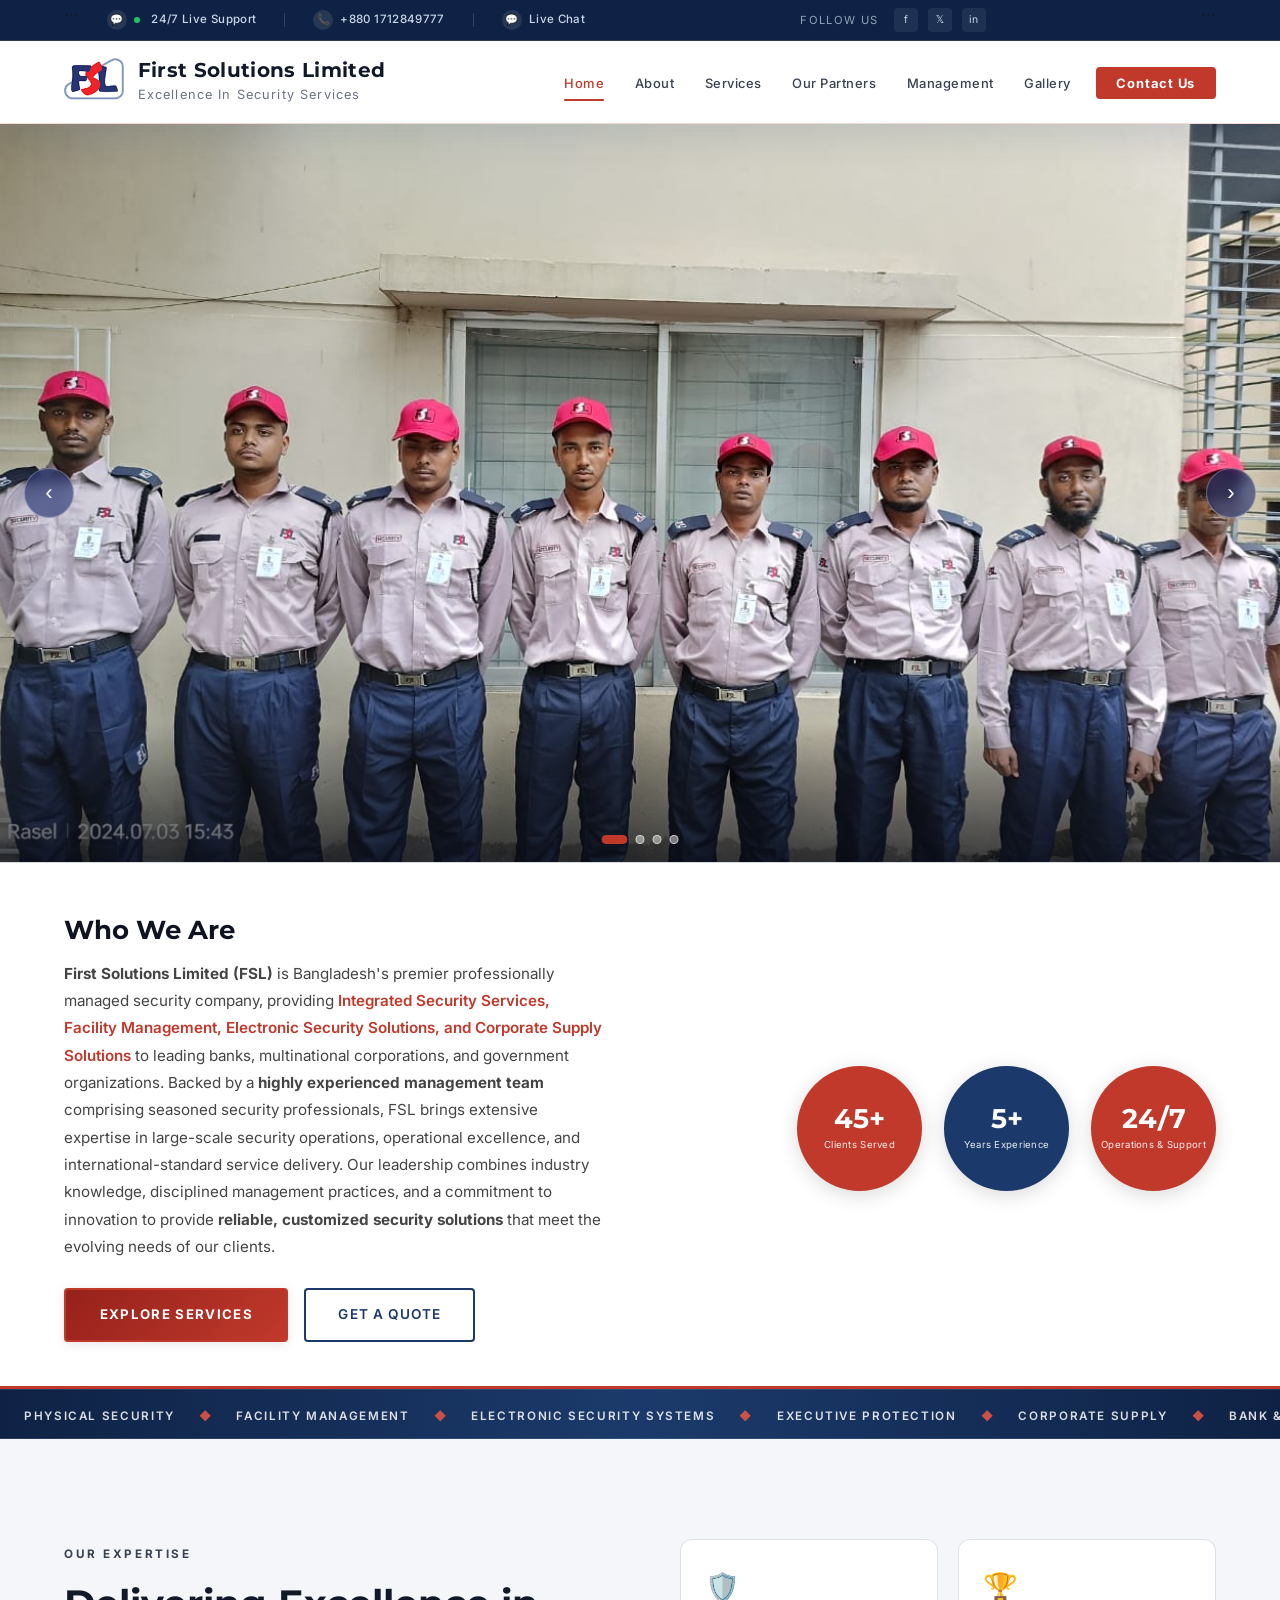
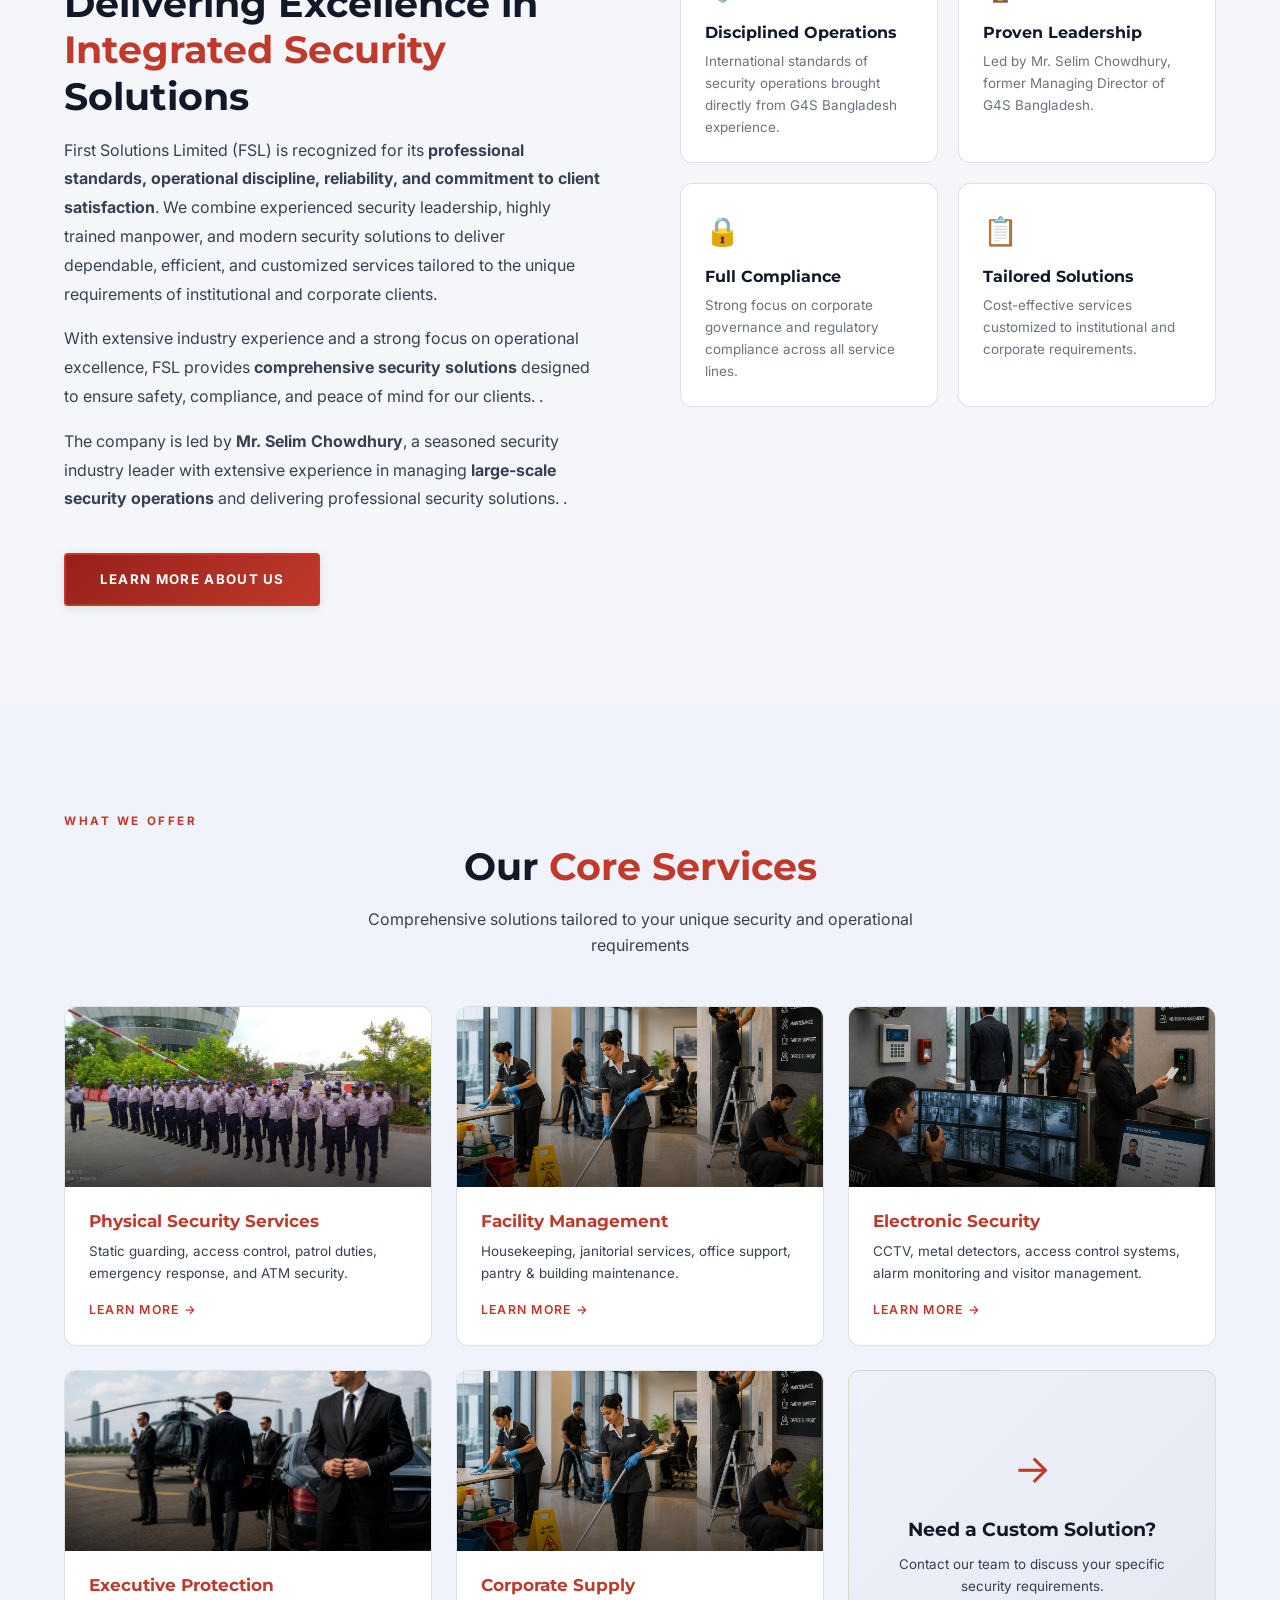
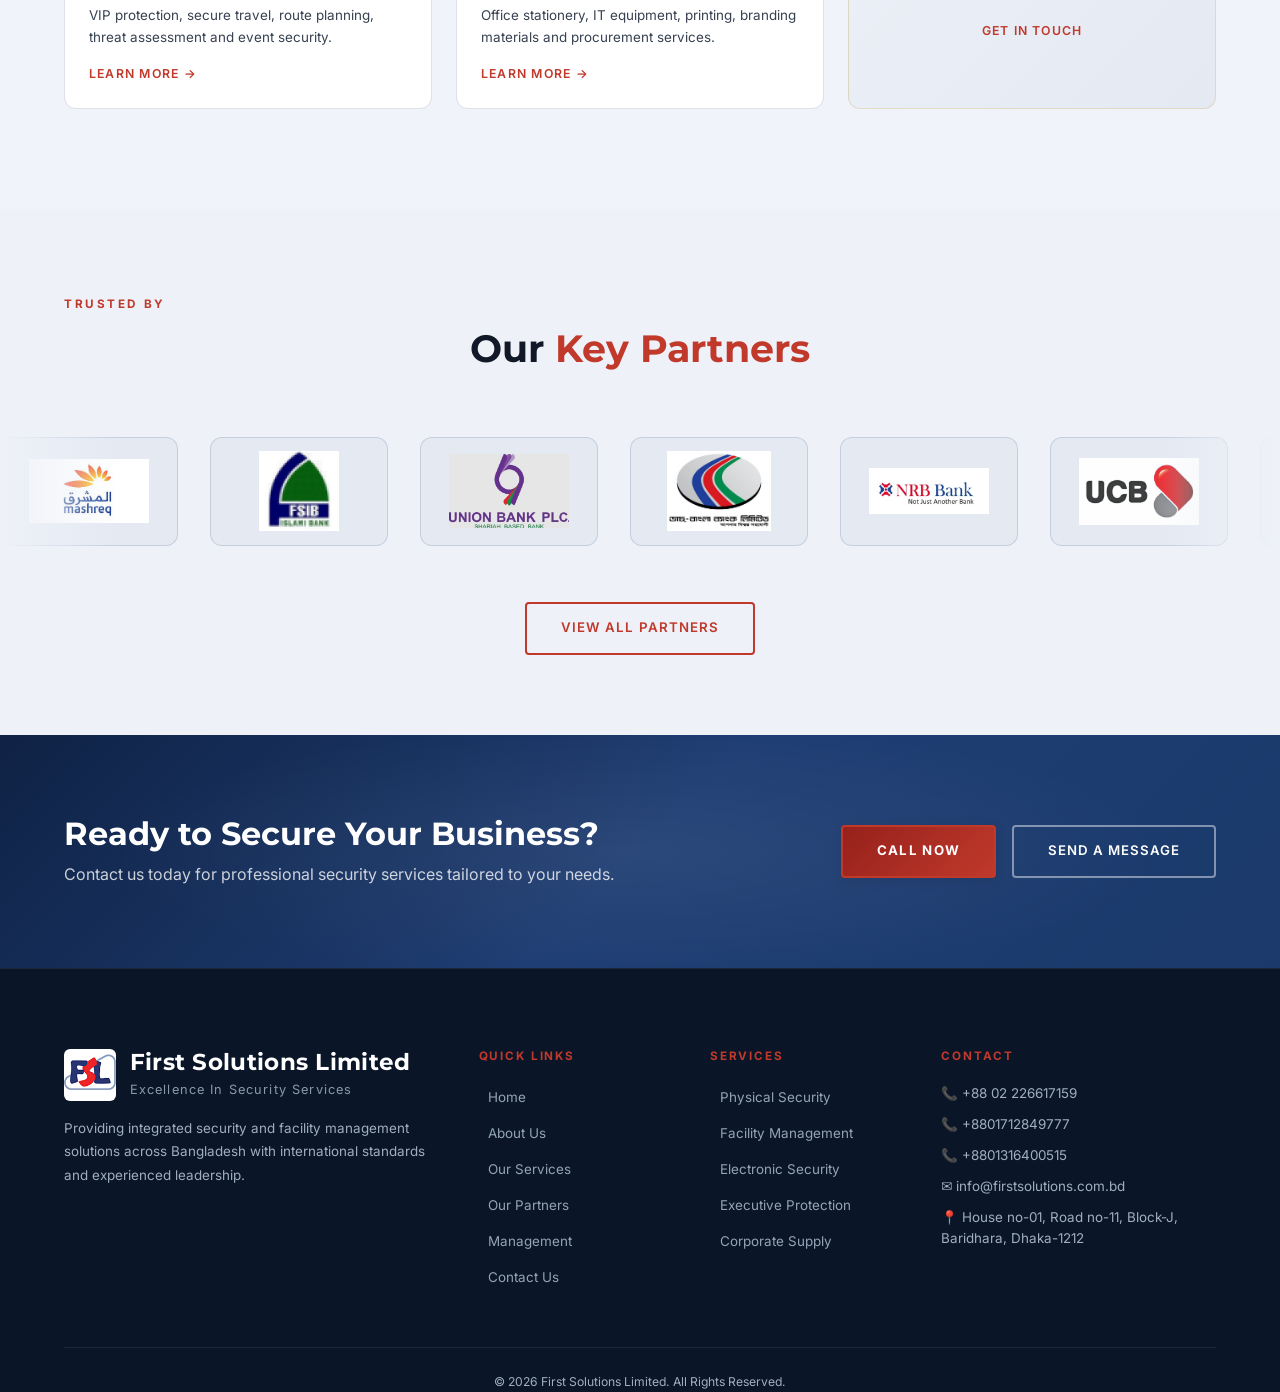
==== commit e10d7145: "initial commit" ====
--- a/index.html
+++ b/index.html
@@ -1179,26 +1179,8 @@
         </div>
       </div>
 
-      <!-- THEME SWITCHER -->
-      <div class="theme-switcher-section">
-        <div class="theme-switcher-inner">
-          <span class="theme-switcher-label">🎨 Theme</span>
-          <div class="theme-btns">
-            <button class="theme-btn" data-theme-target="light">
-              <span class="swatch"></span> Light
-            </button>
-            <button class="theme-btn" data-theme-target="dark">
-              <span class="swatch"></span> Dark
-            </button>
-            <button class="theme-btn" data-theme-target="navy">
-              <span class="swatch"></span> Navy
-            </button>
-            <button class="theme-btn" data-theme-target="red">
-              <span class="swatch"></span> Red
-            </button>
-          </div>
-        </div>
-      </div>
+     
+      
     </footer>
 
     <script src="main.js"></script>
--- a/style.css
+++ b/style.css
@@ -2618,4 +2618,17 @@
   }
 }
 
-/**New Add for nav**/
+/**New Add for nav 
+Management **/
+
+@media (max-width: 768px) {
+  .container > div:last-child {
+    grid-template-columns: 1fr !important;
+    padding: 0 1rem !important;
+  }
+}
+@media (min-width: 769px) and (max-width: 1024px) {
+  .container > div:last-child {
+    grid-template-columns: repeat(2, 1fr) !important;
+  }
+}
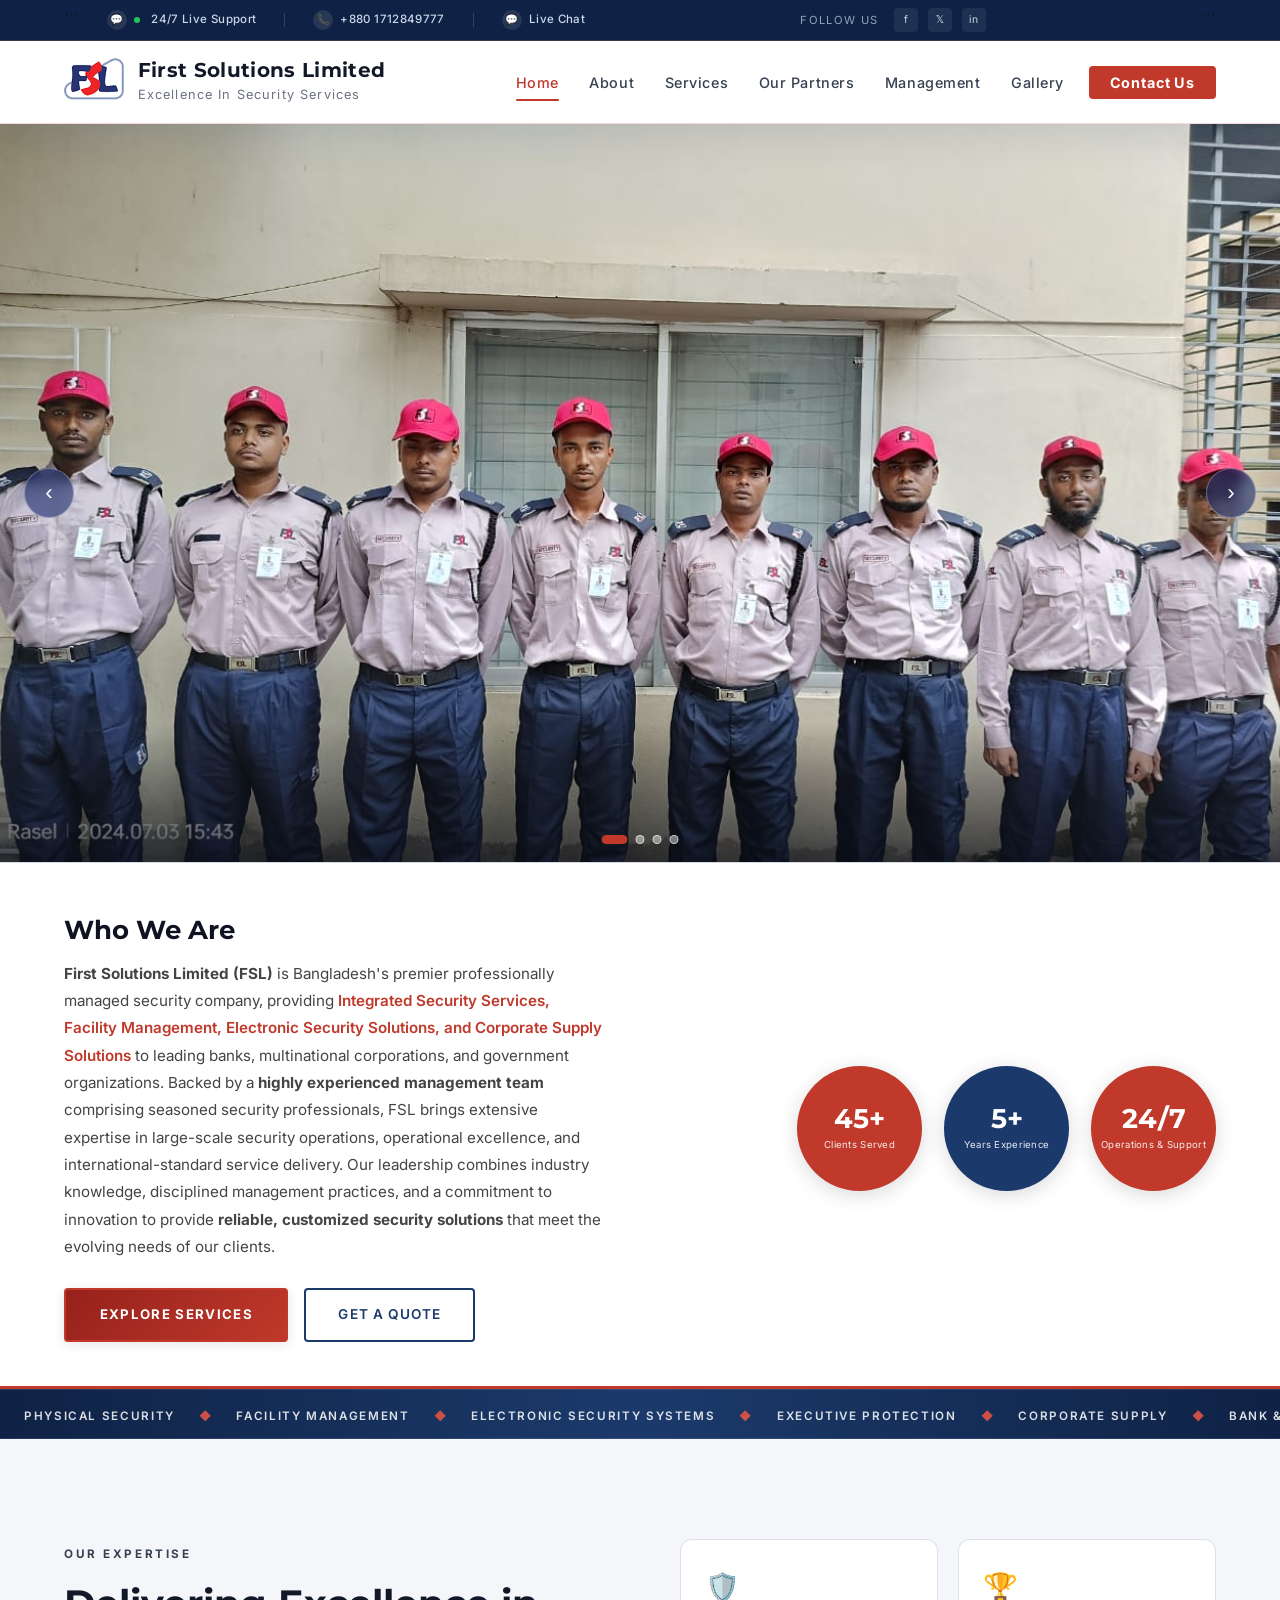
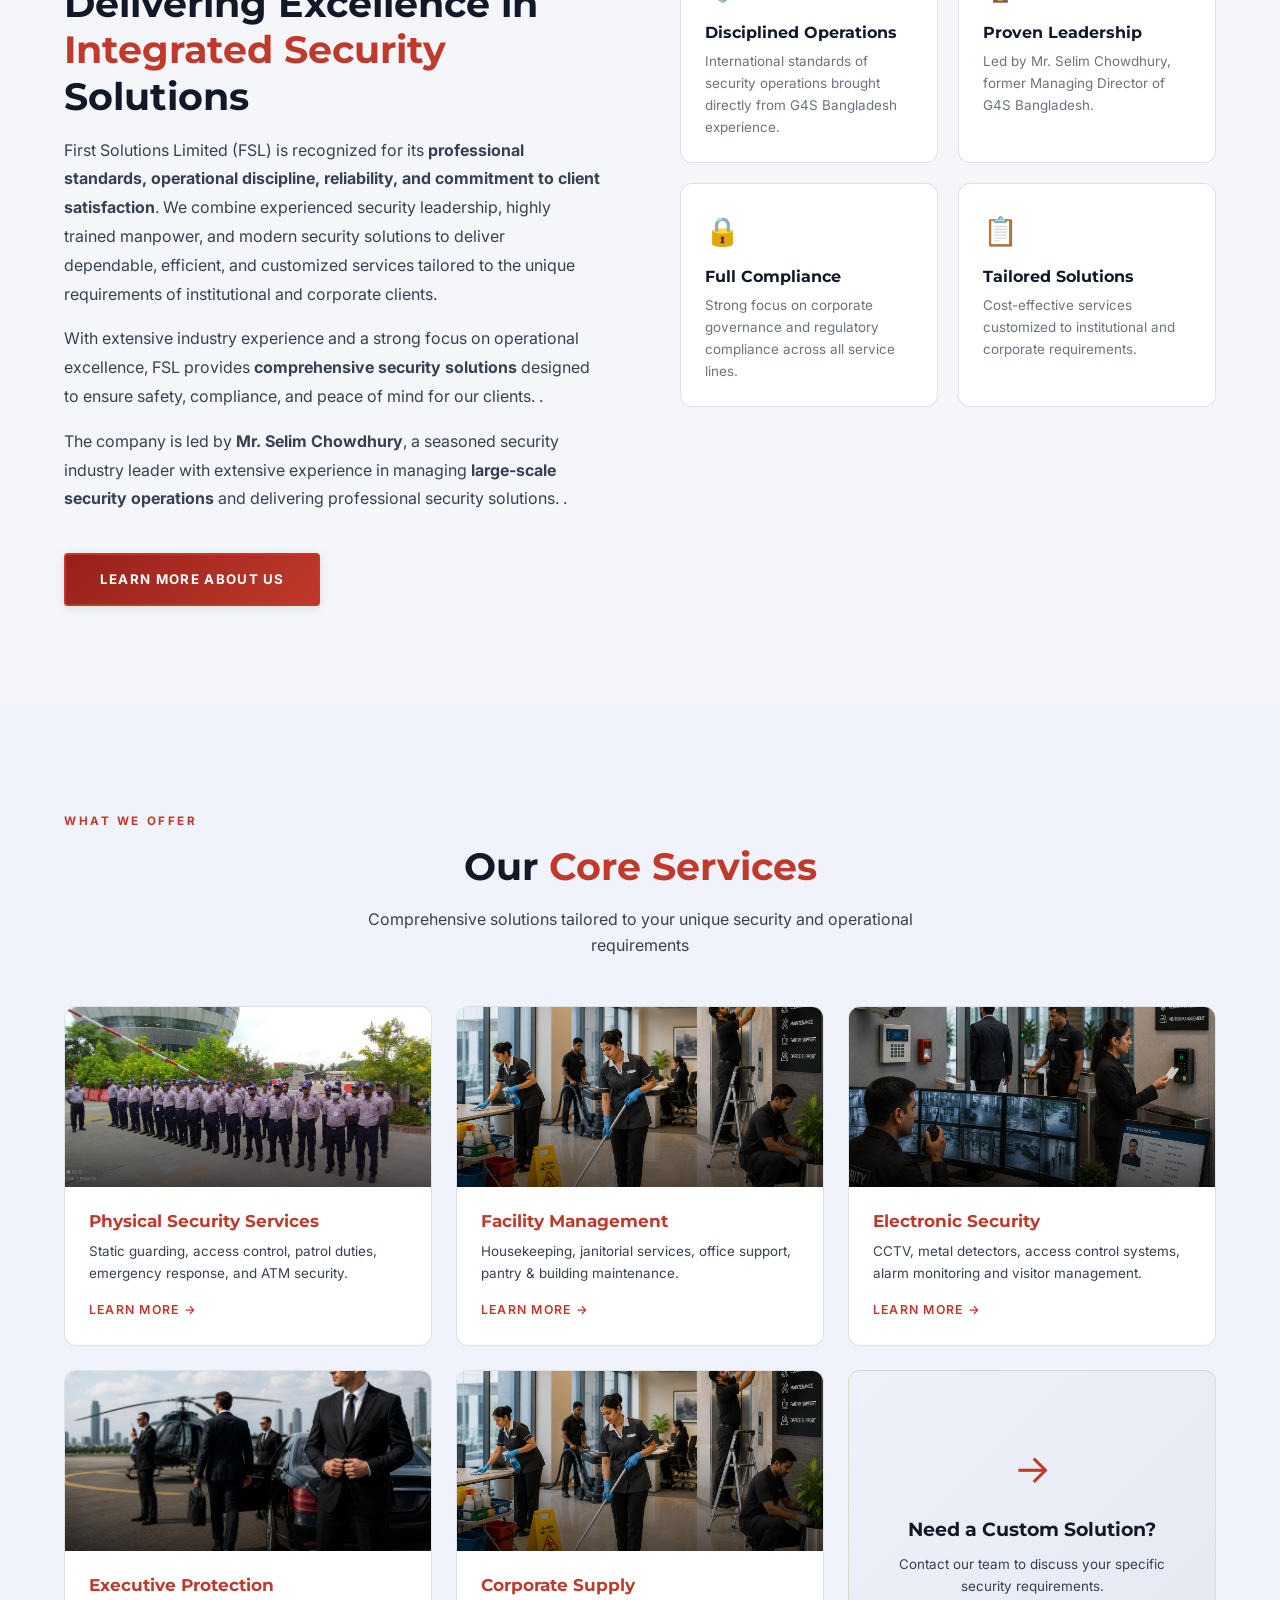
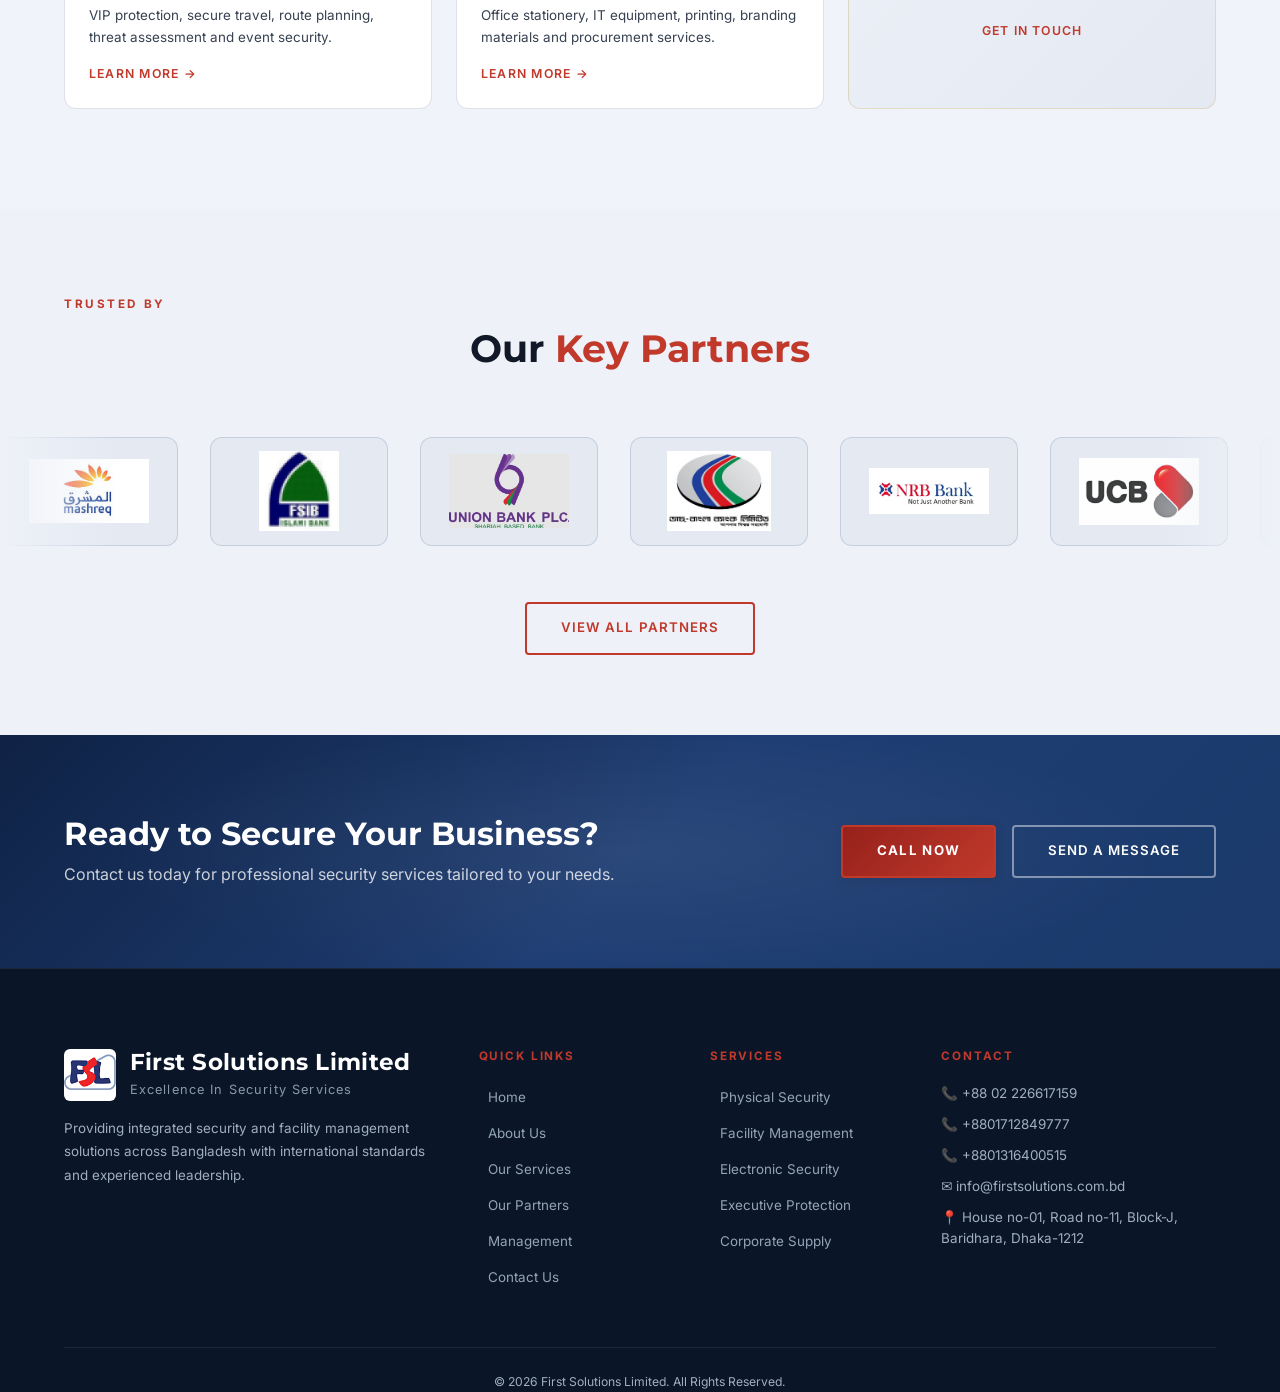
==== commit 55571b07: "initial commit" ====
--- a/index.html
+++ b/index.html
@@ -165,7 +165,7 @@
     }
     </script>
     <style>
-      /* ── HERO SLIDER — shorter so info strip peeks below ── */
+      
       .hero-clean {
         position: relative;
         width: 100%;
@@ -198,7 +198,7 @@
         z-index: 2;
       }
 
-      /* Prev/Next arrows */
+      
       .slide-arrow {
         position: absolute;
         top: 50%;
@@ -229,7 +229,7 @@
         right: 24px;
       }
 
-      /* Dots */
+      
       .slide-dots {
         position: absolute;
         bottom: 18px;
@@ -255,7 +255,7 @@
         border-radius: 5px;
       }
 
-      /* ── WHO WE ARE strip ── */
+      
       .hero-info-strip {
         background: #fff;
         padding: 52px 0 44px;
@@ -326,7 +326,7 @@
         flex-wrap: wrap;
       }
 
-      /* ── PARTNERS CAROUSEL — slow ── */
+      
       @keyframes partnersScrollSlow {
         from {
           transform: translateX(0);
@@ -343,7 +343,7 @@
    MOBILE RESPONSIVE
    ════════════════════════════════ */
 
-      /* Tablet 768–1024px */
+      
       @media (max-width: 1024px) {
         .hero-clean {
           height: 72vh;
@@ -360,7 +360,7 @@
         }
       }
 
-      /* Mobile landscape / small tablet 600–768px */
+      
       @media (max-width: 768px) {
         .hero-clean {
           height: 58vw;
@@ -410,7 +410,7 @@
           justify-content: center;
         }
 
-        /* Navbar mobile tweaks */
+        
         .logo-name {
           font-size: 0.88rem;
         }
@@ -423,7 +423,7 @@
         }
       }
 
-      /* Mobile portrait 480px */
+      
       @media (max-width: 480px) {
         .hero-clean {
           height: 56vw;
@@ -450,24 +450,24 @@
           gap: 12px;
         }
 
-        /* Services grid → 1 col */
+        
         .services-grid {
           grid-template-columns: 1fr !important;
         }
-        /* Intro features → 1 col */
+        
         .intro-features {
           grid-template-columns: 1fr !important;
         }
-        /* Partner cards → 1 col */
+        
         .partners-full-grid {
           grid-template-columns: 1fr !important;
         }
-        /* Values → 1 col */
+        
         .values-grid {
           grid-template-columns: 1fr 1fr !important;
         }
 
-        /* Section titles smaller */
+        
         .section-title {
           font-size: 1.5rem !important;
         }
@@ -475,7 +475,7 @@
           font-size: 1.6rem !important;
         }
 
-        /* CTA band stack */
+        
         .cta-band .container {
           flex-direction: column;
           text-align: center;
@@ -485,20 +485,20 @@
           justify-content: center;
         }
 
-        /* Footer → single column */
+        
         .footer-grid {
           grid-template-columns: 1fr !important;
           gap: 2rem !important;
         }
 
-        /* Partners carousel cards smaller */
+        
         .partner-logo-slide {
           padding: 0.7rem 1.2rem;
           font-size: 0.78rem;
           min-width: 130px;
         }
 
-        /* Buttons full width on very small */
+        
         .hero-info-btns .btn-primary,
         .hero-info-btns a {
           width: 100%;
@@ -506,7 +506,7 @@
         }
       }
 
-      /* Very small 360px */
+      
       @media (max-width: 380px) {
         .hero-clean {
           height: 52vw;
@@ -523,7 +523,7 @@
       }
     </style>
     <style>
-      /* top offset handled by style.css .navbar { position: sticky; top: 0 } */
+      
       body {
         padding-top: 0 !important;
       }
@@ -581,7 +581,7 @@
   <div class="topbar-social">
     <a href="https://web.facebook.com/profile.php?id=61582787321636" title="Facebook">f</a>
     <a href="#" title="Twitter">𝕏</a>
-    <a href="#" title="LinkedIn">in</a>
+    <a href="https://www.linkedin.com/company/first-solutions-limited/" title="LinkedIn">in</a>
   </div>
 </div>
 ```
@@ -1185,7 +1185,7 @@
 
     <script src="main.js"></script>
     <script>
-      // ── Hero Slider ──
+      // --- Hero Slider ---
       const slides = document.querySelectorAll(".hero-clean .slide");
       const dots = document.querySelectorAll(".sdot");
       let cur = 0;
--- a/style.css
+++ b/style.css
@@ -1,31 +1,28 @@
 /* ============================================
    FSL – First Solutions Limited
-   Multi-Theme System: White/Light + Red + Navy
+   Md. Mijanur Rahman
+   Payroll Officer
+   First Solutions Limited
    ============================================ */
 
-/* ── DEFAULT THEME: Light (White BG + Red + Navy) ── */
 :root,
 [data-theme="light"] {
-  /* ── Core Backgrounds ── */
   --black: #ffffff;
   --dark: #f4f6fa;
   --dark2: #eef1f8;
   --dark3: #e4e9f2;
   --charcoal: #f0f3fa;
 
-  /* ── Brand Red ── */
   --gold: #c0392b;
   --gold-lt: #e05444;
   --gold-dk: #96211b;
   --gold-glow: rgba(192, 57, 43, 0.15);
 
-  /* ── Navy ── */
   --navy: #1b3a6b;
   --navy-lt: #2a559e;
   --navy-dk: #0f2245;
   --navy-mid: #1e3d72;
 
-  /* ── Neutrals ── */
   --silver: #8898aa;
   --white: #111827;
   --off-white: #f4f6fa;
@@ -34,11 +31,9 @@
   --border: rgba(192, 57, 43, 0.18);
   --border-dim: rgba(27, 58, 107, 0.18);
 
-  /* ── Info Bar ── */
   --topbar-bg: #0f2245;
   --topbar-text: #c8d8e8;
 
-  /* ── Card & Surface ── */
   --card-bg: #ffffff;
   --card-border: rgba(27, 58, 107, 0.15);
   --input-bg: #f4f6fa;
@@ -46,7 +41,6 @@
   --text-secondary: #374151;
   --text-muted: #6b7280;
 
-  /* ── Misc ── */
   --radius: 4px;
   --radius-lg: 12px;
   --radius-xl: 20px;
@@ -56,7 +50,6 @@
   --font-body: "Inter", "Open Sans", system-ui, sans-serif;
   --transition: 0.3s cubic-bezier(0.4, 0, 0.2, 1);
 
-  /* ── Navbar ── */
   --navbar-bg: rgba(255, 255, 255, 0.97);
   --navbar-scrolled: rgba(255, 255, 255, 0.99);
   --nav-link-color: #374151;
@@ -68,14 +61,12 @@
   );
   --page-after-bg: var(--dark);
 
-  /* ── Footer ── */
   --footer-bg: #0a1628;
   --footer-text: #a0aec0;
   --footer-heading: #c0392b;
   --footer-link: #94a3b8;
 }
 
-/* ── DARK CLASSIC THEME ── */
 [data-theme="dark"] {
   --black: #0a0c10;
   --dark: #0d1117;
@@ -131,7 +122,6 @@
   --shadow-gold: 0 4px 24px rgba(201, 168, 76, 0.25);
 }
 
-/* ── NAVY PROFESSIONAL THEME ── */
 [data-theme="navy"] {
   --black: #0a1628;
   --dark: #0d1f3c;
@@ -187,7 +177,6 @@
   --shadow-gold: 0 4px 24px rgba(232, 184, 75, 0.25);
 }
 
-/* ── RED POWER THEME ── */
 [data-theme="red"] {
   --black: #0f0505;
   --dark: #150a0a;
@@ -502,7 +491,7 @@
   padding: 0.55rem 0;
   box-shadow: 0 4px 32px rgba(0, 0, 0, 0.15);
 }
-/* .navbar-wrapper — removed conflicting fixed positioning (unused in HTML) */
+
 .nav-container {
   max-width: 1200px;
   margin: 0 auto;
@@ -557,7 +546,7 @@
 .nav-links a {
   text-decoration: none;
   color: var(--nav-link-color);
-  font-size: 0.81rem;
+  font-size: 0.9rem;
   font-weight: 500;
   letter-spacing: 0.04em;
   padding: 0.5rem 0.85rem;
@@ -1339,7 +1328,7 @@
 /* ══════════════════════════════════════
    THEME SWITCHER IN FOOTER
    ══════════════════════════════════════ */
-.theme-switcher-section {
+/* .theme-switcher-section {
   background: var(--footer-bg);
   border-top: 1px solid rgba(255, 255, 255, 0.06);
   padding: 1.5rem 0;
@@ -1422,7 +1411,7 @@
 }
 .theme-btn[data-theme-target="red"].active {
   border-color: #e85555;
-}
+} */
 
 /* ══════════════════════════════════════
    PAGE HERO (Sub-pages)
@@ -2117,7 +2106,6 @@
   pointer-events: auto;
 }
 
-/* Mobile Nav Close Button — hidden/removed */
 .nav-close-btn {
   display: none !important;
 }
@@ -2126,7 +2114,6 @@
    RESPONSIVE
    ══════════════════════════════════════ */
 
-/* ── Tablet: 769px – 1024px ── */
 @media (max-width: 1024px) {
   .intro-grid,
   .about-grid {
@@ -2175,9 +2162,7 @@
   }
 }
 
-/* ── Mobile Landscape + Small Tablet: ≤768px ── */
 @media (max-width: 768px) {
-  /* ── NAVBAR & HAMBURGER ── */
   .hamburger {
     display: flex;
     z-index: 1002;
@@ -2207,7 +2192,7 @@
   .nav-links.open {
     display: flex;
   }
-  /* nav-close-btn removed */
+
   .nav-links a {
     font-size: 0.93rem;
     padding: 0.75rem 1rem;
@@ -2227,7 +2212,6 @@
     border-bottom: none;
   }
 
-  /* ── TOPBAR ── */
   .topbar-inner {
     padding: 0 16px;
   }
@@ -2241,7 +2225,6 @@
     display: none;
   }
 
-  /* ── HERO ── */
   .hero-info-strip {
     padding: 36px 0 32px;
   }
@@ -2272,7 +2255,6 @@
     flex-wrap: wrap;
   }
 
-  /* ── SECTIONS ── */
   .intro-section,
   .about-content,
   .services-full,
@@ -2297,7 +2279,6 @@
     font-size: 2rem;
   }
 
-  /* ── GRIDS ── */
   .services-grid {
     grid-template-columns: 1fr 1fr;
   }
@@ -2324,7 +2305,6 @@
     grid-template-columns: 1fr 1fr;
   }
 
-  /* ── CTA ── */
   .cta-band .container {
     flex-direction: column;
     text-align: center;
@@ -2338,7 +2318,6 @@
     font-size: 1.6rem;
   }
 
-  /* ── CONTACT ── */
   .contact-grid {
     grid-template-columns: 1fr;
     gap: 40px;
@@ -2350,15 +2329,12 @@
     padding: 1.75rem;
   }
 
-  /* ── FOOTER ── */
   .footer {
     padding: 60px 0 0;
   }
 }
 
-/* ── Mobile Portrait: ≤480px ── */
 @media (max-width: 480px) {
-  /* ── TOPBAR ── */
   .topbar-inner {
     padding: 0 12px;
   }
@@ -2379,7 +2355,6 @@
     display: none;
   }
 
-  /* ── NAVBAR ── */
   .nav-container {
     padding: 0 14px;
   }
@@ -2394,7 +2369,6 @@
     width: 40px;
   }
 
-  /* ── HERO ── */
   .hero-stats-circles {
     gap: 10px;
   }
@@ -2416,7 +2390,6 @@
     font-size: 0.85rem;
   }
 
-  /* ── SECTIONS ── */
   .intro-section,
   .about-content,
   .services-full,
@@ -2447,7 +2420,6 @@
     font-size: 1.9rem !important;
   }
 
-  /* ── GRIDS ── */
   .services-grid {
     grid-template-columns: 1fr !important;
   }
@@ -2478,7 +2450,6 @@
     gap: 2rem;
   }
 
-  /* ── SERVICES ACCORDION ── */
   .service-full-header {
     padding: 1.1rem 1.25rem;
     gap: 0.85rem;
@@ -2496,12 +2467,10 @@
     padding: 0 1.25rem;
   }
 
-  /* ── ABOUT VISUAL STATS ── */
   .about-visual {
     padding: 2rem 1.5rem;
   }
 
-  /* ── CONTACT FORM ── */
   .contact-form {
     padding: 1.25rem;
   }
@@ -2509,7 +2478,6 @@
     gap: 30px;
   }
 
-  /* ── MANAGEMENT CARD ── */
   .mgmt-card {
     padding: 1.5rem;
   }
@@ -2519,7 +2487,6 @@
     font-size: 1.6rem;
   }
 
-  /* ── BUTTONS ── */
   .btn-primary,
   .btn-outline,
   .btn-outline-light {
@@ -2527,14 +2494,12 @@
     padding: 0.7rem 1.4rem;
   }
 
-  /* ── PARTNERS CAROUSEL ── */
   .partner-logo-slide {
     font-size: 0.77rem;
     padding: 0.65rem 1rem;
     min-width: 120px;
   }
 
-  /* ── THEME SWITCHER ── */
   .theme-switcher-inner {
     gap: 0.75rem;
     flex-direction: column;
@@ -2548,7 +2513,6 @@
     padding: 0.4rem 0.75rem;
   }
 
-  /* ── CTA ── */
   .cta-content h2 {
     font-size: 1.35rem;
   }
@@ -2562,20 +2526,17 @@
     max-width: 260px;
   }
 
-  /* ── GALLERY ── */
   .gallery-filter {
     font-size: 0.72rem;
     padding: 0.45rem 0.9rem;
   }
 
-  /* ── MISC ── */
   div[style*="grid-template-columns:repeat(3,1fr)"] {
     display: flex !important;
     flex-direction: column !important;
   }
 }
 
-/* ── Extra Small: ≤360px ── */
 @media (max-width: 360px) {
   .stat-circle {
     width: 76px;
